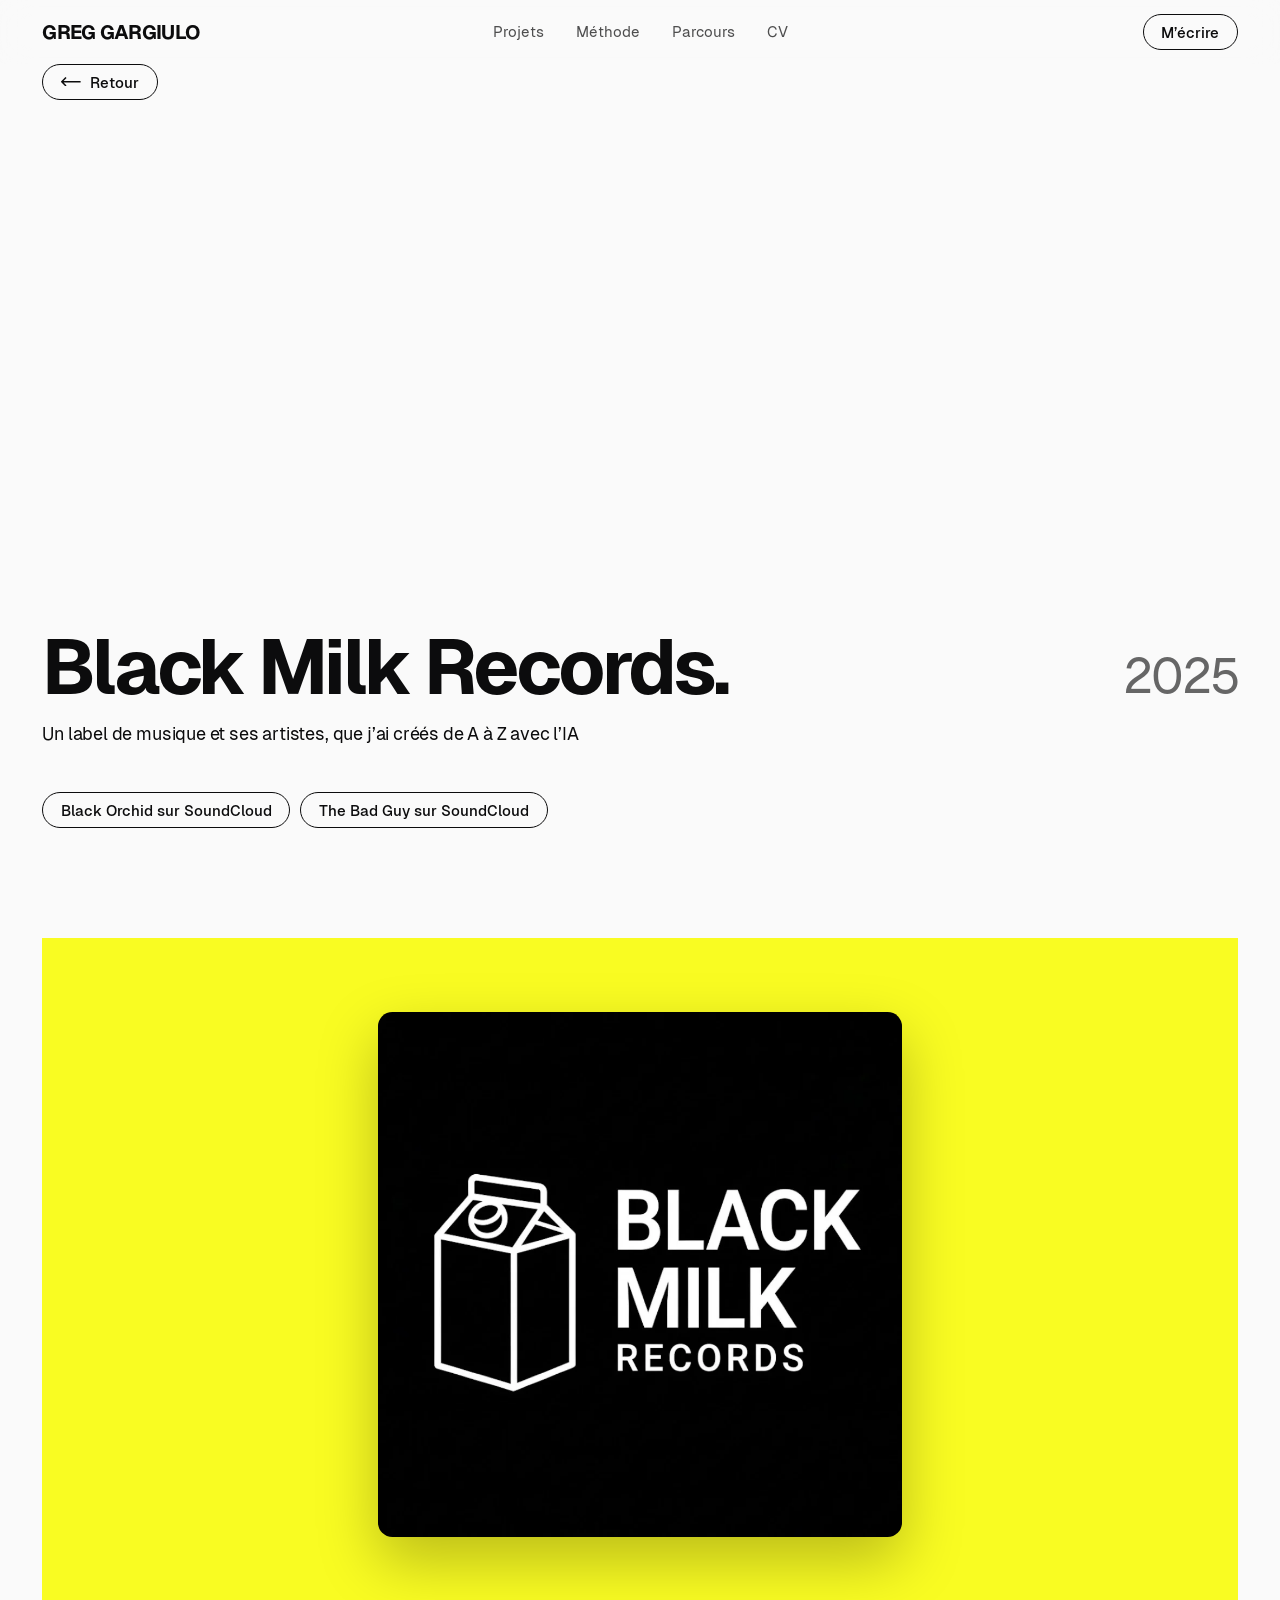
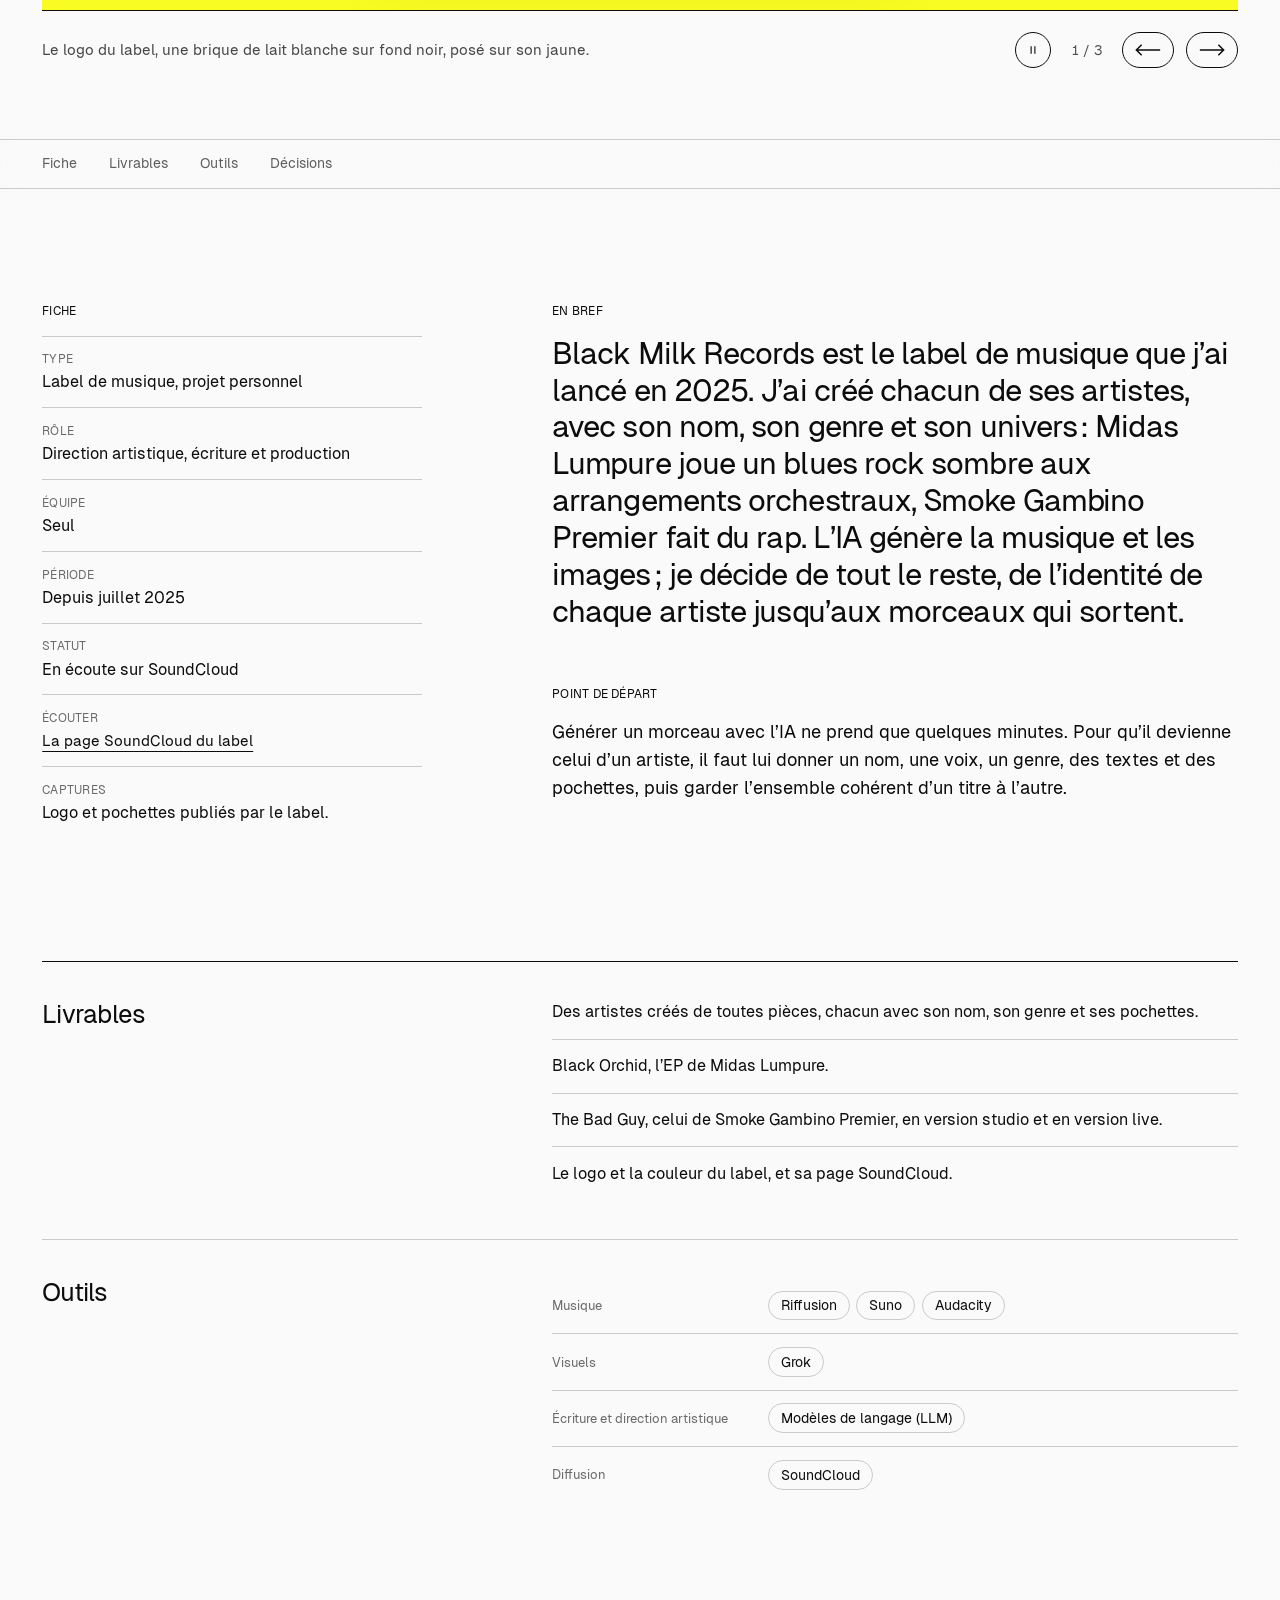
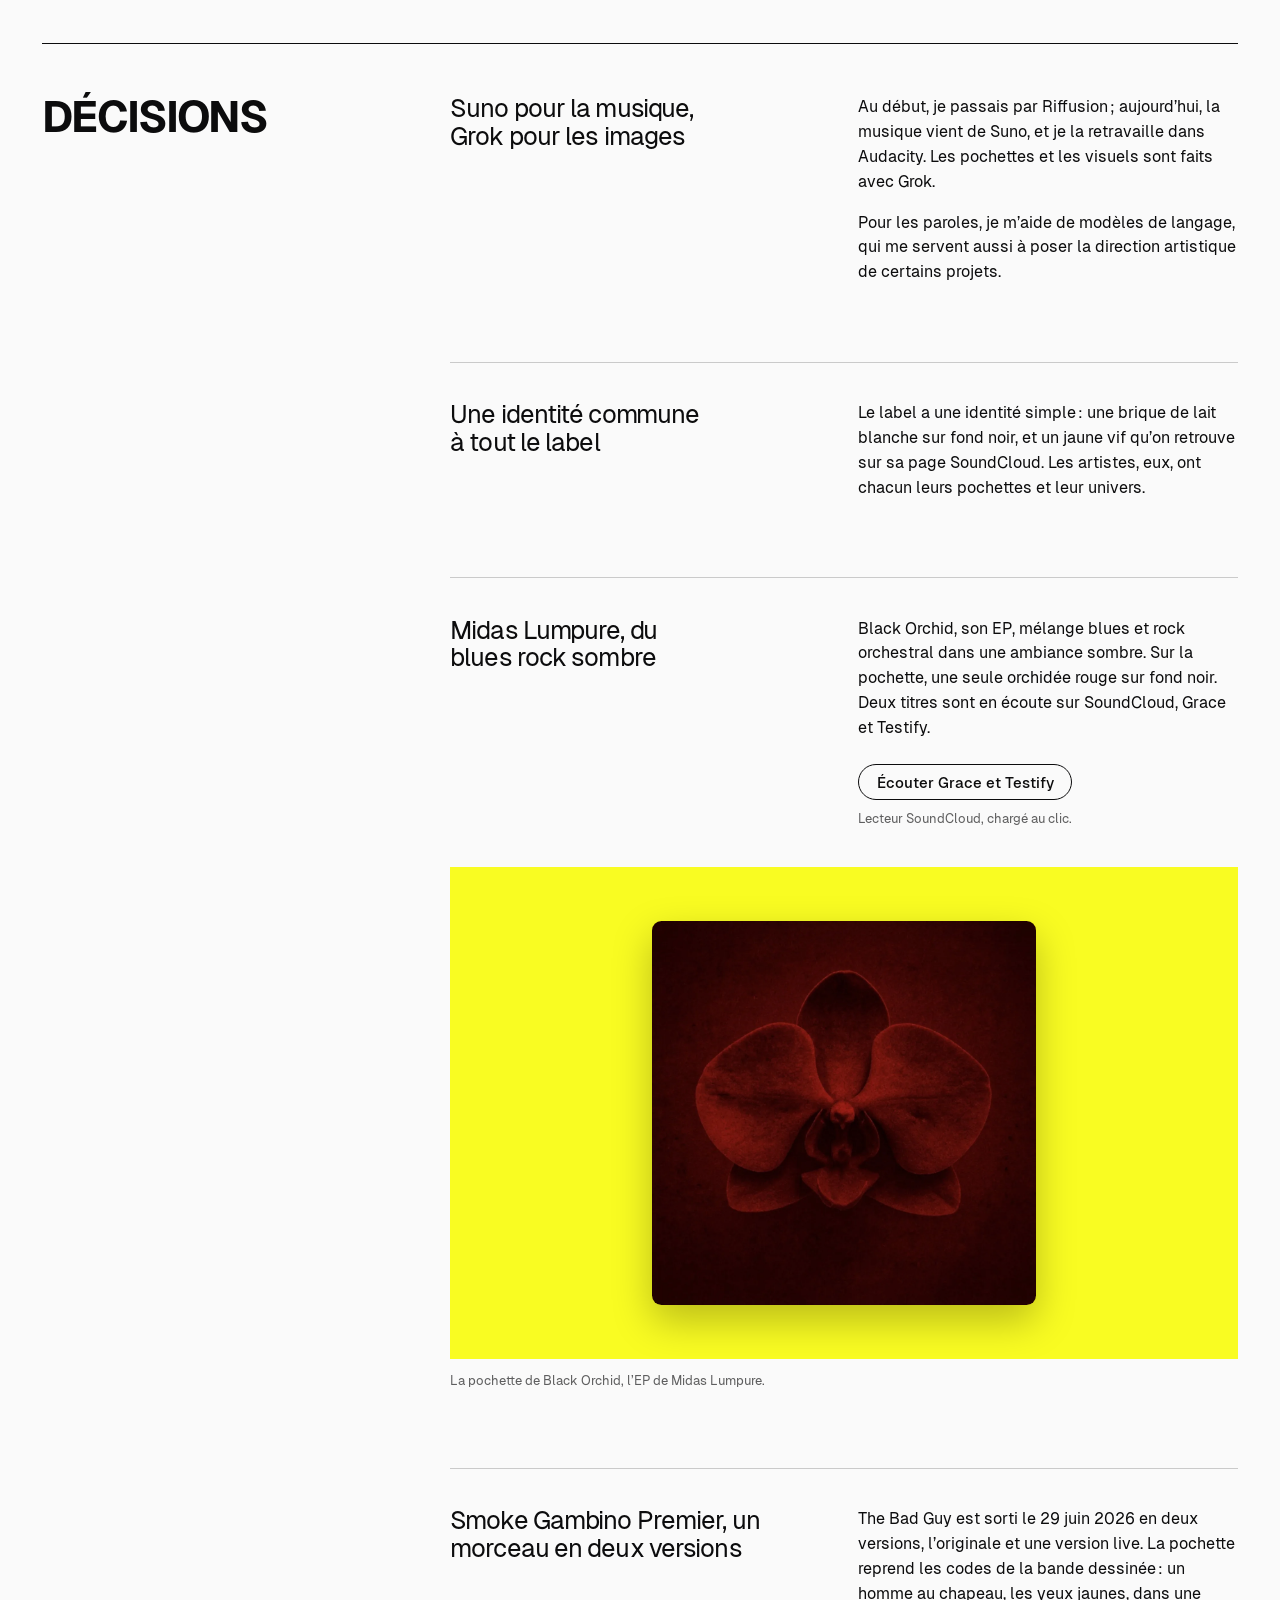
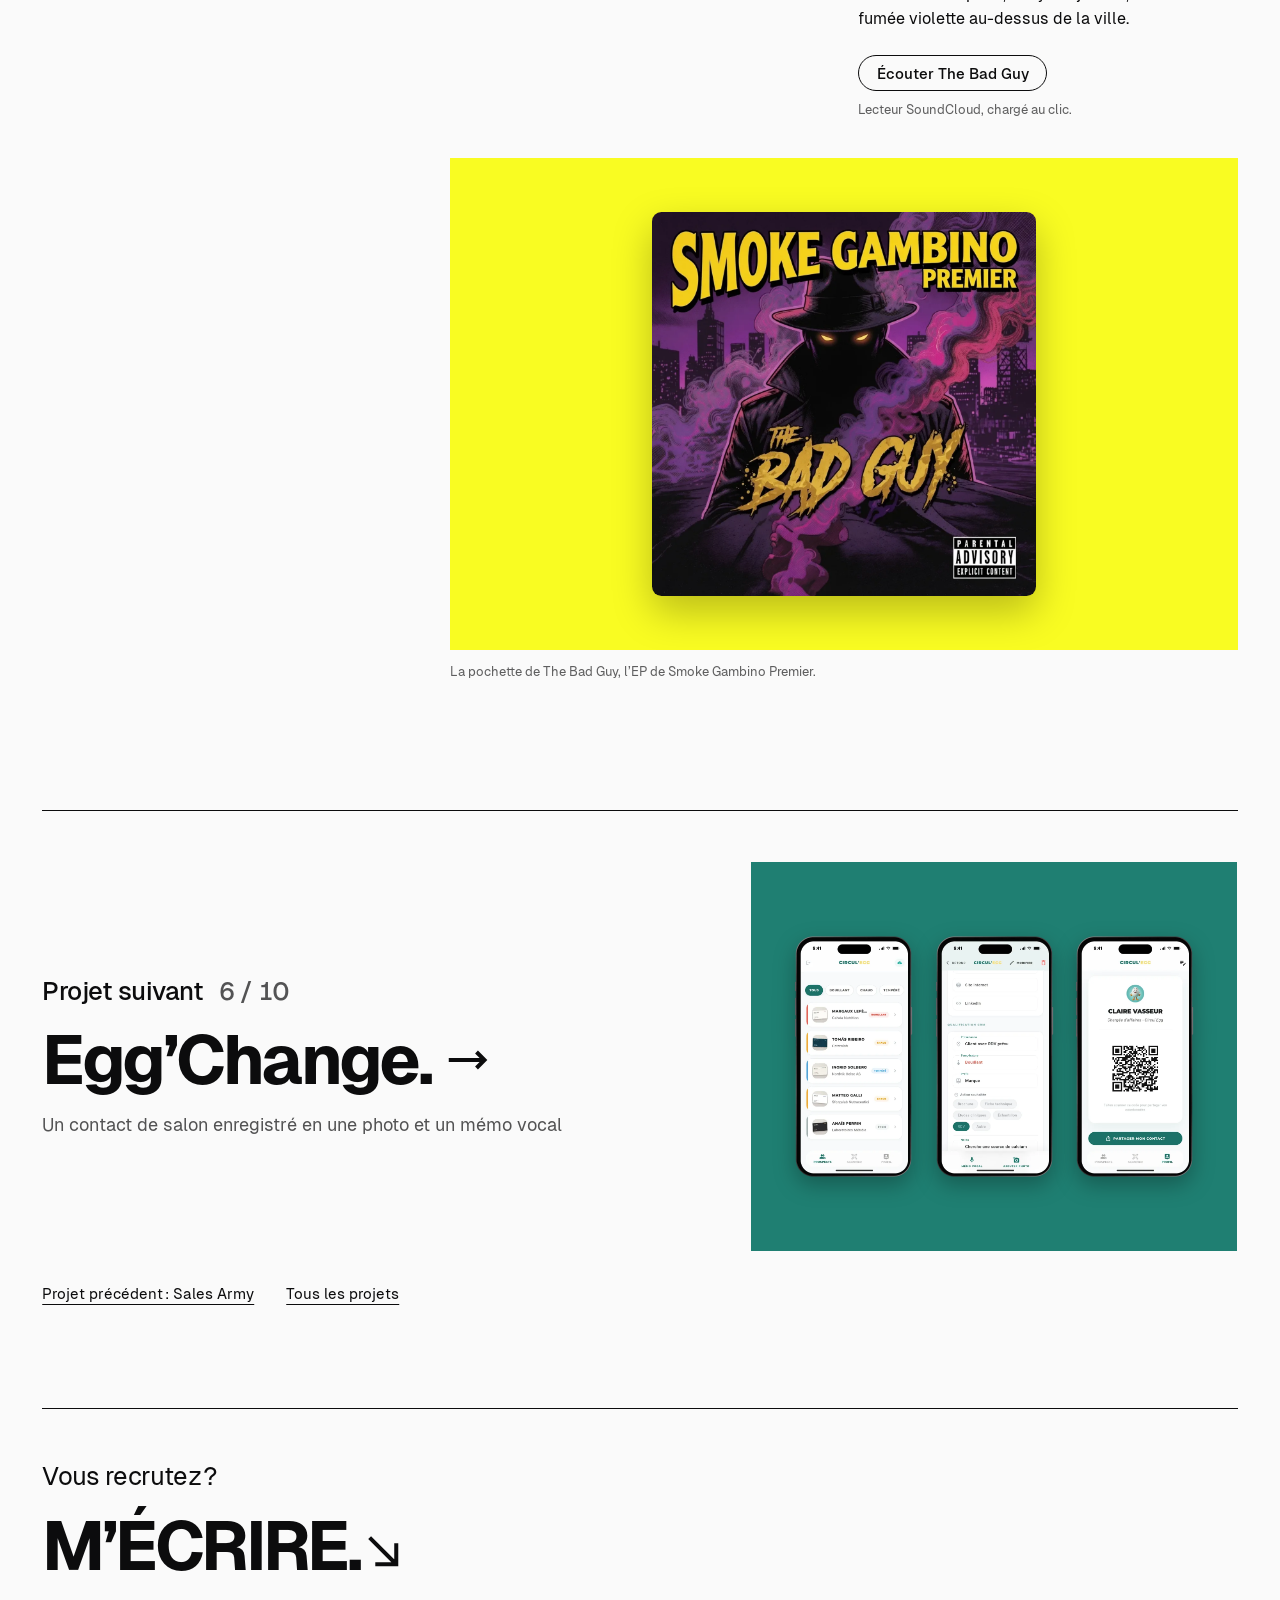
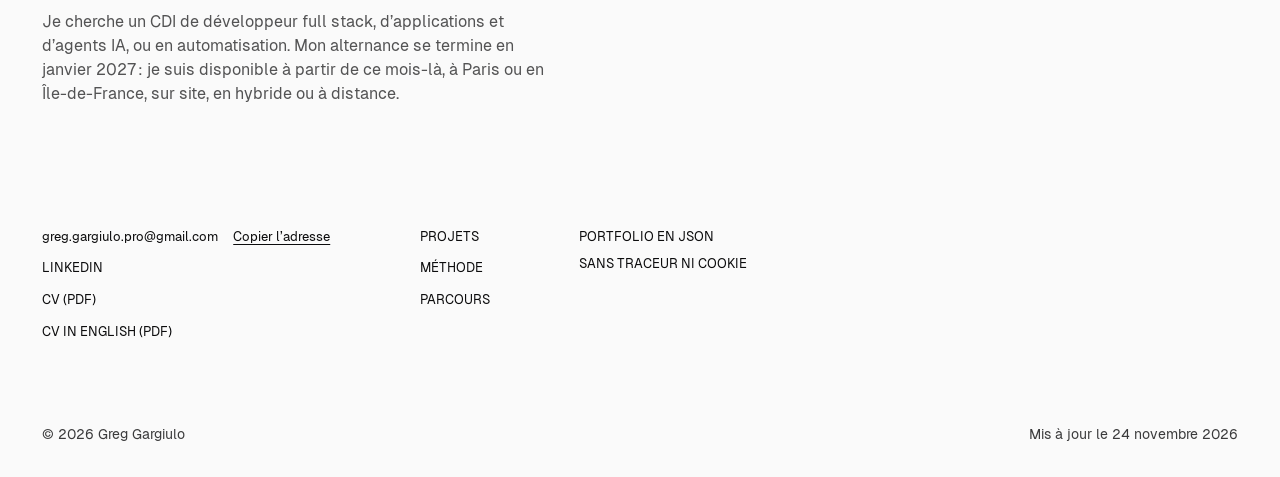
==== projets/black-milk-records/index.html @ abb92745 "feat: étude Black Milk Records et relances présentées comme conçues - Nouvelle étude Black Milk Reco" ====
<!doctype html>
<html lang="fr" class="no-js">
<head>
<meta charset="utf-8">
<meta name="viewport" content="width=device-width, initial-scale=1">
<title>Black Milk Records, étude de cas | Greg Gargiulo</title>
<meta name="description" content="Un label de musique et ses artistes, que j’ai créés de A à Z avec l’IA. Étude de cas : stack, décisions et résultats.">
<link rel="canonical" href="https://6gbigalt.github.io/projets/black-milk-records/">
<meta property="og:type" content="website">
<meta property="og:title" content="Black Milk Records, étude de cas | Greg Gargiulo">
<meta property="og:description" content="Un label de musique et ses artistes, que j’ai créés de A à Z avec l’IA. Étude de cas : stack, décisions et résultats.">
<meta property="og:url" content="https://6gbigalt.github.io/projets/black-milk-records/">
<meta property="og:image" content="https://6gbigalt.github.io/assets/og/black-milk-records.jpg">
<meta property="og:locale" content="fr_FR">
<meta property="og:image:width" content="1200">
<meta property="og:image:height" content="630">
<meta property="og:image:alt" content="Black Milk Records. Un label de musique et ses artistes, que j’ai créés de A à Z avec l’IA">
<meta name="twitter:card" content="summary_large_image">
<meta name="theme-color" content="#fafafa">
<link rel="icon" href="../../assets/favicon-32.png" type="image/png" sizes="32x32">
<link rel="apple-touch-icon" href="../../assets/apple-touch-icon.png">
<link rel="preload" href="../../assets/fonts/geist-400.woff2" as="font" type="font/woff2" crossorigin>
<link rel="preload" href="../../assets/fonts/geist-500.woff2" as="font" type="font/woff2" crossorigin>
<link rel="preload" href="../../assets/fonts/geist-700.woff2" as="font" type="font/woff2" crossorigin>
<link rel="stylesheet" href="../../assets/css/site.css?v=ca94e3a42b">
<link rel="alternate" type="application/json" href="../../portfolio.json" title="Portfolio en JSON">
<script>try{new Function("a?.b??0");document.documentElement.classList.replace("no-js","js")}catch(e){}</script>
<script src="../../assets/js/site.js?v=6f01b619e6" defer></script>
<script type="speculationrules">{"prerender":[{"where":{"href_matches":"/projets/*"},"eagerness":"moderate"}]}</script>
<script type="application/ld+json">{"@context":"https://schema.org","@graph":[{"@type":"Person","@id":"https://6gbigalt.github.io/#greg","name":"Greg Gargiulo","jobTitle":"AI product builder & développeur full stack","email":"mailto:greg.gargiulo.pro@gmail.com","url":"https://6gbigalt.github.io/","sameAs":["https://www.linkedin.com/in/g-gargiulo/"],"knowsAbout":["Applications métier","Agents IA","Automatisation","React","TypeScript","Python","FastAPI","n8n","Flutter"]},{"@type":"BreadcrumbList","itemListElement":[{"@type":"ListItem","position":1,"name":"Accueil","item":"https://6gbigalt.github.io/"},{"@type":"ListItem","position":2,"name":"Black Milk Records","item":"https://6gbigalt.github.io/projets/black-milk-records/"}]}]}</script>
</head>
<body class="page-case">
<a class="skip" href="#contenu">Aller au contenu</a>
<header class="hdr">
  <a class="hdr-name" href="../../">Greg Gargiulo</a>
  <nav class="hdr-nav" aria-label="Navigation principale">
    <a href="../../#projets">Projets</a>
    <a href="../../#methode">Méthode</a>
    <a href="../../#parcours">Parcours</a>
    <a href="../../assets/Greg-Gargiulo-CV.pdf" download>CV</a>
  </nav>
  <div class="hdr-right">
    <a class="btn" href="mailto:greg.gargiulo.pro@gmail.com">M’écrire</a>
    <button type="button" class="toggle" aria-expanded="false" aria-controls="menu" aria-label="Ouvrir le menu"><span></span><span></span></button>
  </div>
</header>
<div class="menu" id="menu">
  <nav class="menu-nav" aria-label="Menu">
    <ul role="list">
      <li style="--i:0"><a href="../../#projets">Projets</a></li>
      <li style="--i:1"><a href="../../#methode">Méthode</a></li>
      <li style="--i:2"><a href="../../#parcours">Parcours</a></li>
      <li style="--i:3"><a href="../../#contact">Contact</a></li>
    </ul>
  </nav>
  <div class="menu-foot">
    <a href="mailto:greg.gargiulo.pro@gmail.com">greg.gargiulo.pro@gmail.com</a>
    <a href="https://www.linkedin.com/in/g-gargiulo/" rel="me">LinkedIn</a>
    <a href="../../assets/Greg-Gargiulo-CV.pdf" download>CV (PDF)</a>
  </div>
</div>
<main id="contenu">
<article class="case">
<header class="case-intro">
  <div class="wrap case-intro-inner">
    <a class="btn back" href="../../"><span class="back-arrow" aria-hidden="true"><svg viewBox="0 0 38 18" aria-hidden="true" focusable="false"><path d="M0.75 9h35.5M28.5 1l8 8-8 8" fill="none" stroke="currentColor" stroke-width="1.5"/></svg></span>Retour</a>
    <div class="case-titlerow">
      <h1 class="case-title">Black Milk Records.</h1>
      <p class="case-year"><span class="visually-hidden">Année : </span>2025</p>
    </div>
    <p class="case-outcome">Un label de musique et ses artistes, que j’ai créés de A à Z avec l’IA</p>
    <p class="case-links"><a class="btn" href="https://soundcloud.com/blackmilk-records/graceblackorchid-ep-grace">Black Orchid sur SoundCloud</a><a class="btn" href="https://soundcloud.com/blackmilk-records/sets/smoke-gambino-the-bad-guy-ep">The Bad Guy sur SoundCloud</a></p>
  </div>
</header>

<section class="showcase showcase--case" aria-label="Les écrans du projet">
  <div class="wrap">
    <div class="reel" data-motion="time">
      <div class="reel-frame" aria-hidden="true">
        <div class="reel-slide" data-outcome="Le logo du label, une brique de lait blanche sur fond noir, posé sur son jaune.">
          <div class="stage stage--art stage--reel" style="--tone:#f9fc22;--on:#0c0c0d" aria-hidden="true"><div class="art"><img src="../../assets/captures/black-milk-records/logo.webp" srcset="../../assets/captures/black-milk-records/logo.w480.webp 480w, ../../assets/captures/black-milk-records/logo.webp 968w" sizes="(min-width: 900px) 92vw, 100vw" alt="" width="968" height="968" loading="eager" decoding="async"></div></div>
        </div>
        <div class="reel-slide" data-outcome="La pochette de Black Orchid, l’EP de Midas Lumpure.">
          <div class="stage stage--art stage--reel" style="--tone:#f9fc22;--on:#0c0c0d" aria-hidden="true"><div class="art"><img src="../../assets/captures/black-milk-records/black-orchid.webp" srcset="../../assets/captures/black-milk-records/black-orchid.w480.webp 480w, ../../assets/captures/black-milk-records/black-orchid.webp 1197w" sizes="(min-width: 900px) 92vw, 100vw" alt="" width="1197" height="1200" loading="eager" decoding="async"></div></div>
        </div>
        <div class="reel-slide" data-outcome="La pochette de The Bad Guy, l’EP de Smoke Gambino Premier.">
          <div class="stage stage--art stage--reel" style="--tone:#f9fc22;--on:#0c0c0d" aria-hidden="true"><div class="art"><img src="../../assets/captures/black-milk-records/the-bad-guy.webp" srcset="../../assets/captures/black-milk-records/the-bad-guy.w480.webp 480w, ../../assets/captures/black-milk-records/the-bad-guy.w1200.webp 1200w, ../../assets/captures/black-milk-records/the-bad-guy.webp 1408w" sizes="(min-width: 900px) 92vw, 100vw" alt="" width="1408" height="1408" loading="lazy" decoding="async"></div></div>
        </div>
      </div>
      <div class="reel-bar">
        <p class="reel-caption">Le logo du label, une brique de lait blanche sur fond noir, posé sur son jaune.</p>
        <p class="reel-status visually-hidden" role="status"></p>
        <div class="reel-ctrl">
          <button type="button" class="arrow reel-pause" aria-label="Mettre les animations en pause"><svg class="i-pause" viewBox="0 0 16 16" aria-hidden="true" focusable="false"><path d="M5.5 3v10M10.5 3v10" fill="none" stroke="currentColor" stroke-width="1.5"/></svg><svg class="i-play" viewBox="0 0 16 16" aria-hidden="true" focusable="false"><path d="M5 3.2l8 4.8-8 4.8z" fill="none" stroke="currentColor" stroke-width="1.5" stroke-linejoin="round"/></svg></button>
          <span class="reel-count" aria-hidden="true">1 / 3</span>
          <div class="arrows reel-arrows">
            <button type="button" class="arrow arrow--prev" data-dir="-1" aria-label="Écran précédent"><svg viewBox="0 0 38 18" aria-hidden="true" focusable="false"><path d="M0.75 9h35.5M28.5 1l8 8-8 8" fill="none" stroke="currentColor" stroke-width="1.5"/></svg></button>
            <button type="button" class="arrow" data-dir="1" aria-label="Écran suivant"><svg viewBox="0 0 38 18" aria-hidden="true" focusable="false"><path d="M0.75 9h35.5M28.5 1l8 8-8 8" fill="none" stroke="currentColor" stroke-width="1.5"/></svg></button>
          </div>
        </div>
      </div>
    </div>
  </div>
</section>

<nav class="toc" aria-label="Sommaire de l’étude">
  <div class="wrap">
    <ul class="toc-list" role="list"><li><a href="#fiche">Fiche</a></li><li><a href="#livrables">Livrables</a></li><li><a href="#stack">Outils</a></li><li><a href="#decisions">Décisions</a></li></ul>
  </div>
</nav>

<section class="overview" id="fiche" aria-label="Présentation du projet">
  <div class="wrap overview-grid">
    <div class="overview-side">
      <h2 class="label">Fiche</h2>
      <dl class="facts">
          <div><dt>Type</dt><dd>Label de musique, projet personnel</dd></div>
          <div><dt>Rôle</dt><dd>Direction artistique, écriture et production</dd></div>
          <div><dt>Équipe</dt><dd>Seul</dd></div>
          <div><dt>Période</dt><dd>Depuis juillet 2025</dd></div>
          <div><dt>Statut</dt><dd>En écoute sur SoundCloud</dd></div>
          <div><dt>Écouter</dt><dd><a class="ulink" href="https://soundcloud.com/blackmilk-records">La page SoundCloud du label</a></dd></div>
          <div><dt>Captures</dt><dd>Logo et pochettes publiés par le label.</dd></div>
      </dl>
    </div>
    <div class="overview-main">
      <h2 class="label">En bref</h2>
      <p class="overview-lead">Black Milk Records est le label de musique que j’ai lancé en 2025. J’ai créé chacun de ses artistes, avec son nom, son genre et son univers : Midas Lumpure joue un blues rock sombre aux arrangements orchestraux, Smoke Gambino Premier fait du rap. L’IA génère la musique et les images ; je décide de tout le reste, de l’identité de chaque artiste jusqu’aux morceaux qui sortent.</p>
      <h2 class="label">Point de départ</h2>
      <p class="overview-text">Générer un morceau avec l’IA ne prend que quelques minutes. Pour qu’il devienne celui d’un artiste, il faut lui donner un nom, une voix, un genre, des textes et des pochettes, puis garder l’ensemble cohérent d’un titre à l’autre.</p>
      
    </div>
  </div>
</section>

<section class="tech" aria-label="Livrables et outils">
  <div class="wrap">
    <div class="spec" id="livrables">
      <h2 class="spec-title">Livrables</h2>
      <ul class="spec-list" role="list"><li>Des artistes créés de toutes pièces, chacun avec son nom, son genre et ses pochettes.</li><li>Black Orchid, l’EP de Midas Lumpure.</li><li>The Bad Guy, celui de Smoke Gambino Premier, en version studio et en version live.</li><li>Le logo et la couleur du label, et sa page SoundCloud.</li></ul>
    </div>
    
    <div class="spec" id="stack">
      <h2 class="spec-title">Outils</h2>
      <dl class="stack-table">
          <div><dt>Musique</dt><dd><ul class="tags" role="list"><li>Riffusion</li><li>Suno</li><li>Audacity</li></ul></dd></div>
          <div><dt>Visuels</dt><dd><ul class="tags" role="list"><li>Grok</li></ul></dd></div>
          <div><dt>Écriture et direction artistique</dt><dd><ul class="tags" role="list"><li>Modèles de langage (LLM)</li></ul></dd></div>
          <div><dt>Diffusion</dt><dd><ul class="tags" role="list"><li>SoundCloud</li></ul></dd></div>
      </dl>
    </div>
  </div>
</section>

<section class="steps-section steps-section--case" id="decisions" aria-labelledby="decisions-titre">
  <div class="wrap">
    <div class="steps-grid">
      <div class="steps-side">
        <h2 id="decisions-titre" class="h-section">Décisions</h2>
      </div>
      <ol class="steps" role="list">
          <li class="step">
            <h3 class="step-title">Suno pour la musique, Grok pour les images</h3>
            <div class="step-body"><p>Au début, je passais par Riffusion ; aujourd’hui, la musique vient de Suno, et je la retravaille dans Audacity. Les pochettes et les visuels sont faits avec Grok.</p><p>Pour les paroles, je m’aide de modèles de langage, qui me servent aussi à poser la direction artistique de certains projets.</p></div>
            
          </li>
          <li class="step">
            <h3 class="step-title">Une identité commune à tout le label</h3>
            <div class="step-body"><p>Le label a une identité simple : une brique de lait blanche sur fond noir, et un jaune vif qu’on retrouve sur sa page SoundCloud. Les artistes, eux, ont chacun leurs pochettes et leur univers.</p></div>
            
          </li>
          <li class="step">
            <h3 class="step-title">Midas Lumpure, du blues rock sombre</h3>
            <div class="step-body"><p>Black Orchid, son EP, mélange blues et rock orchestral dans une ambiance sombre. Sur la pochette, une seule orchidée rouge sur fond noir. Deux titres sont en écoute sur SoundCloud, Grace et Testify.</p><div class="player">
              <a class="btn player-btn" href="https://soundcloud.com/blackmilk-records/graceblackorchid-ep-grace" data-embeds="[{&quot;src&quot;:&quot;https://w.soundcloud.com/player/?url=https%3A%2F%2Fapi.soundcloud.com%2Ftracks%2F2138566869&amp;color=%230c0c0d&amp;auto_play=true&amp;hide_related=true&amp;show_comments=false&amp;show_user=true&amp;show_reposts=false&amp;show_teaser=false&amp;show_playcount=false&amp;show_artwork=false&amp;visual=false&quot;,&quot;h&quot;:166,&quot;title&quot;:&quot;Grace, de Midas Lumpure&quot;},{&quot;src&quot;:&quot;https://w.soundcloud.com/player/?url=https%3A%2F%2Fapi.soundcloud.com%2Ftracks%2F2138552664&amp;color=%230c0c0d&amp;auto_play=false&amp;hide_related=true&amp;show_comments=false&amp;show_user=true&amp;show_reposts=false&amp;show_teaser=false&amp;show_playcount=false&amp;show_artwork=false&amp;visual=false&quot;,&quot;h&quot;:166,&quot;title&quot;:&quot;Testify, de Midas Lumpure&quot;}]">Écouter Grace et Testify</a>
              <p class="player-note">Lecteur SoundCloud, chargé au clic.</p>
            </div></div>
            <div class="step-media"><figure class="shot shot--art" data-motion="time">
          <div class="stage stage--art" style="--tone:#f9fc22;--on:#0c0c0d"><div class="art"><img src="../../assets/captures/black-milk-records/black-orchid.webp" srcset="../../assets/captures/black-milk-records/black-orchid.w480.webp 480w, ../../assets/captures/black-milk-records/black-orchid.webp 1197w" sizes="(min-width: 900px) 62vw, 92vw" alt="" width="1197" height="1200" loading="lazy" decoding="async"></div></div>
          <figcaption>La pochette de Black Orchid, l’EP de Midas Lumpure.</figcaption>
        </figure></div>
          </li>
          <li class="step">
            <h3 class="step-title">Smoke Gambino Premier, un morceau en deux versions</h3>
            <div class="step-body"><p>The Bad Guy est sorti le 29 juin 2026 en deux versions, l’originale et une version live. La pochette reprend les codes de la bande dessinée : un homme au chapeau, les yeux jaunes, dans une fumée violette au-dessus de la ville.</p><div class="player">
              <a class="btn player-btn" href="https://soundcloud.com/blackmilk-records/sets/smoke-gambino-the-bad-guy-ep" data-embeds="[{&quot;src&quot;:&quot;https://w.soundcloud.com/player/?url=https%3A%2F%2Fapi.soundcloud.com%2Fplaylists%2F2260679408&amp;color=%230c0c0d&amp;auto_play=true&amp;hide_related=true&amp;show_comments=false&amp;show_user=true&amp;show_reposts=false&amp;show_teaser=false&amp;show_playcount=false&amp;show_artwork=false&amp;visual=false&quot;,&quot;h&quot;:300,&quot;title&quot;:&quot;The Bad Guy, de Smoke Gambino Premier&quot;}]">Écouter The Bad Guy</a>
              <p class="player-note">Lecteur SoundCloud, chargé au clic.</p>
            </div></div>
            <div class="step-media"><figure class="shot shot--art" data-motion="time">
          <div class="stage stage--art" style="--tone:#f9fc22;--on:#0c0c0d"><div class="art"><img src="../../assets/captures/black-milk-records/the-bad-guy.webp" srcset="../../assets/captures/black-milk-records/the-bad-guy.w480.webp 480w, ../../assets/captures/black-milk-records/the-bad-guy.w1200.webp 1200w, ../../assets/captures/black-milk-records/the-bad-guy.webp 1408w" sizes="(min-width: 900px) 62vw, 92vw" alt="" width="1408" height="1408" loading="lazy" decoding="async"></div></div>
          <figcaption>La pochette de The Bad Guy, l’EP de Smoke Gambino Premier.</figcaption>
        </figure></div>
          </li>
      </ol>
    </div>
  </div>
</section>



<nav class="next" aria-label="Projets suivant et précédent">
  <div class="wrap">
    <a class="next-link" href="../../projets/eggchange/">
      <span class="next-text">
        <span class="next-label">Projet suivant <span class="next-count">6 / 10</span></span>
        <span class="next-name">Egg’Change.<span class="next-arrow"><svg viewBox="0 0 38 18" aria-hidden="true" focusable="false"><path d="M0.75 9h35.5M28.5 1l8 8-8 8" fill="none" stroke="currentColor" stroke-width="1.5"/></svg></span></span>
        <span class="next-outcome">Un contact de salon enregistré en une photo et un mémo vocal</span>
      </span>
      <div class="next-shot" data-motion="time"><div class="stage stage--phones stage--slide" style="--tone:#1f7f72;--on:#fafafa" aria-hidden="true"><div class="phones"><div class="handset"><img class="phone" src="../../assets/captures/eggchange/prospects-phone.webp" srcset="../../assets/captures/eggchange/prospects-phone.w480.webp 480w, ../../assets/captures/eggchange/prospects-phone.webp 960w" sizes="(min-width: 900px) 12vw, 26vw" alt="" width="960" height="1929" loading="lazy" decoding="async"><div class="screen screen--phone"><div class="live live--video" data-src="../../assets/captures/eggchange/prospects-clip.mp4" style="--loop:4s"></div></div></div><div class="handset"><img class="phone" src="../../assets/captures/eggchange/qualification-phone.webp" srcset="../../assets/captures/eggchange/qualification-phone.w480.webp 480w, ../../assets/captures/eggchange/qualification-phone.webp 960w" sizes="(min-width: 900px) 12vw, 26vw" alt="" width="960" height="1929" loading="lazy" decoding="async"><div class="screen screen--phone"><div class="live live--video" data-src="../../assets/captures/eggchange/fiche-clip.mp4" style="--loop:9.6s"></div></div></div><img class="phone" src="../../assets/captures/eggchange/carte-phone.webp" srcset="../../assets/captures/eggchange/carte-phone.w480.webp 480w, ../../assets/captures/eggchange/carte-phone.webp 960w" sizes="(min-width: 900px) 12vw, 26vw" alt="" width="960" height="1929" loading="lazy" decoding="async"></div></div></div>
    </a>
    <div class="next-more">
      <a class="ulink" href="../../projets/relances-commerciales/">Projet précédent : Sales Army</a>
      <a class="ulink" href="../../#projets">Tous les projets</a>
    </div>
  </div>
</nav>
</article>
</main>
<footer class="foot" id="contact">
  <div class="wrap">
    <p class="foot-kicker">Vous recrutez ?</p>
    <a class="foot-big" href="mailto:greg.gargiulo.pro@gmail.com" data-reveal><span class="w"><span style="--i:0">M’écrire.<span class="foot-arrow"><svg viewBox="0 0 24 24" aria-hidden="true" focusable="false"><path d="M3.5 3.5l16.5 16.5M20 7v13H7" fill="none" stroke="currentColor" stroke-width="1.6"/></svg></span></span></span></a>
    <p class="foot-text">Je cherche un CDI de développeur full stack, d’applications et d’agents IA, ou en automatisation. Mon alternance se termine en janvier 2027 : je suis disponible à partir de ce mois-là, à Paris ou en Île-⁠de-⁠France, sur site, en hybride ou à distance.</p>
    <div class="foot-cols">
      <ul role="list">
        <li><a href="mailto:greg.gargiulo.pro@gmail.com">greg.gargiulo.pro@gmail.com</a> <button type="button" class="foot-copy" data-copy="greg.gargiulo.pro@gmail.com" aria-live="polite">Copier l’adresse</button></li>
        <li><a href="https://www.linkedin.com/in/g-gargiulo/" rel="me">LinkedIn</a></li>
        <li><a href="../../assets/Greg-Gargiulo-CV.pdf" download>CV (PDF)</a></li>
        <li><a href="../../assets/Greg-Gargiulo-CV-EN.pdf" download hreflang="en" lang="en">CV in English (PDF)</a></li>
        
      </ul>
      <ul role="list">
        <li><a href="../../#projets">Projets</a></li>
        <li><a href="../../#methode">Méthode</a></li>
        <li><a href="../../#parcours">Parcours</a></li>
      </ul>
      <ul role="list">
        <li><a href="../../portfolio.json">Portfolio en JSON</a></li>
        <li>Sans traceur ni cookie</li>
      </ul>
    </div>
    <div class="foot-legal">
      <span>© 2026 Greg Gargiulo</span>
      <span>Mis à jour le 24 novembre 2026</span>
    </div>
  </div>
</footer>
</body>
</html>
---- assets/css/site.css ----
/* Portfolio de Greg Gargiulo
   Texte noir sur fond blanc, une seule famille (Geist). La couleur n'apparaît que dans les
   captures, sur l'aplat de chaque projet ; les sections se séparent par des filets et des blancs.
   Règle de formes : boutons, flèches et étiquettes en pilule ; images et scènes à angles vifs. */

@font-face { font-family: "Geist"; src: url("../fonts/geist-400.woff2") format("woff2"); font-weight: 400; font-style: normal; font-display: swap; }
@font-face { font-family: "Geist"; src: url("../fonts/geist-500.woff2") format("woff2"); font-weight: 500; font-style: normal; font-display: swap; }
@font-face { font-family: "Geist"; src: url("../fonts/geist-700.woff2") format("woff2"); font-weight: 700; font-style: normal; font-display: swap; }
@font-face { font-family: "Geist Mono"; src: url("../fonts/geist-mono-400.woff2") format("woff2"); font-weight: 400; font-style: normal; font-display: swap; }
/* Métriques de repli proches de Geist, pour limiter le décalage au chargement. */
@font-face { font-family: "Geist Fallback"; src: local("Arial"); size-adjust: 104%; ascent-override: 92%; descent-override: 22%; line-gap-override: 0%; }

:root {
  --paper: #fafafa;
  --ink: #0c0c0d;
  --bg: var(--paper);
  --fg: var(--ink);
  --line: color-mix(in srgb, currentColor 20%, transparent);
  --sans: "Geist", "Geist Fallback", "Helvetica Neue", Arial, sans-serif;
  --mono: "Geist Mono", ui-monospace, Menlo, monospace;
  --hdr: 64px;
  /* Hauteur du sommaire d'une étude, collé sous l'en-tête (ordinateur). */
  --toc: 3rem;
  /* Échelle typographique : chaque rôle a sa taille, du plus grand au plus petit. */
  --fs-display: clamp(2.5rem, 7vw, 7.5rem);   /* titre d'accueil */
  --fs-case: clamp(2.5rem, 6vw, 6.5rem);      /* titre d'une étude : le plus long tient sur une ligne */
  --fs-title: clamp(2.25rem, 5.4vw, 5.75rem); /* projet suivant, « M'écrire. », organisations */
  --fs-h2: clamp(2rem, 3.4vw, 3.25rem);       /* titres de section */
  --fs-figure: clamp(2.25rem, 3.8vw, 3.75rem);/* chiffres clés, année d'une étude */
  --fs-lead: clamp(1.5rem, 2.4vw, 2.375rem);  /* phrases d'introduction */
  --fs-h3: clamp(1.375rem, 2vw, 1.875rem);    /* titres de ligne, de bloc */
  --fs-body-l: 1.125rem;
  --fs-body: 1rem;
  --fs-small: 0.9375rem;
  --fs-caption: 0.8125rem;
  --fs-label: 0.75rem;
  --ease: cubic-bezier(0.4, 0, 0.2, 1);
  --ease-out: cubic-bezier(0.16, 1, 0.3, 1);
  --pad: clamp(16px, 3.3vw, 48px);
  --gap: clamp(16px, 2.2vw, 32px);
  color-scheme: light;
}

*,
*::before,
*::after {
  box-sizing: border-box;
}
html {
  -webkit-text-size-adjust: 100%;
  text-size-adjust: 100%;
  scroll-behavior: smooth;
  scroll-padding-top: calc(var(--hdr) + 1.5rem);
}
html[data-menu="open"] {
  overflow: hidden;
}
body {
  margin: 0;
  background: var(--bg);
  color: var(--fg);
  font-family: var(--sans);
  font-size: 1rem;
  line-height: 1.5;
  font-weight: 400;
  font-kerning: normal;
  font-feature-settings: "ss01" off;
  -webkit-font-smoothing: antialiased;
  -moz-osx-font-smoothing: grayscale;
}
img {
  display: block;
  max-width: 100%;
  height: auto;
}
a {
  color: inherit;
}
button {
  font: inherit;
}
::selection {
  background: var(--fg);
  color: var(--bg);
}
:focus-visible {
  outline: 2px solid currentColor;
  outline-offset: 3px;
}


.visually-hidden {
  position: absolute !important;
  width: 1px;
  height: 1px;
  overflow: hidden;
  clip-path: inset(50%);
  white-space: nowrap;
}
.skip {
  position: fixed;
  left: var(--pad);
  top: 0.75rem;
  z-index: 100;
  padding: 0.6rem 1rem;
  background: var(--ink);
  color: var(--paper);
  border-radius: 999px;
  transform: translateY(-200%);
}
.skip:focus {
  transform: none;
}

.wrap {
  width: 100%;
  max-width: 1720px;
  margin-inline: auto;
  padding-inline: var(--pad);
}

/* Chaque grande section commence par un filet à la largeur du contenu : sans changement de fond,
   c'est lui qui structure la page (même règle que Méthode, Décisions et la fiche technique). */
.index > .wrap::before,
.career > .wrap::before,
.results > .wrap::before,
.next > .wrap::before,
.foot > .wrap::before {
  content: "";
  display: block;
  margin-bottom: clamp(2.5rem, 4vw, 3.5rem);
  border-top: 1px solid currentColor;
}

/* ------------------------------------------------------------------ Typographie */

.h-section {
  margin: 0;
  font-size: var(--fs-h2);
  font-weight: 700;
  line-height: 1.02;
  letter-spacing: -0.04em;
  text-transform: uppercase;
  text-wrap: balance;
}
.label {
  margin: 0 0 1rem;
  font-size: 0.75rem;
  font-weight: 400;
  line-height: 1.3;
  letter-spacing: 0.02em;
  text-transform: uppercase;
}
.ulink {
  display: inline-block;
  font-size: 0.9375rem;
  text-decoration: underline;
  text-decoration-thickness: 1px;
  text-underline-offset: 0.3em;
  transition: opacity 0.3s;
}
.ulink:hover {
  opacity: 0.6;
}

/* ------------------------------------------------------------------ En-tête */

.hdr {
  position: fixed;
  inset: 0 0 auto;
  z-index: 50;
  display: grid;
  grid-template-columns: 1fr auto 1fr;
  align-items: center;
  height: var(--hdr);
  padding: 0 var(--pad);
  background: color-mix(in srgb, var(--bg) 86%, transparent);
  color: var(--fg);
  -webkit-backdrop-filter: blur(16px) saturate(1.4);
  backdrop-filter: blur(16px) saturate(1.4);
  box-shadow: 0 1px 0 transparent;
  transition: box-shadow 0.3s;
}
.is-scrolled .hdr {
  box-shadow: 0 1px 0 var(--line);
}
[data-menu="open"] .hdr {
  background: transparent;
  box-shadow: none;
  -webkit-backdrop-filter: none;
  backdrop-filter: none;
}
.hdr-name {
  /* Le nom comme un logotype : capitales grasses et serrées, comme les grands titres. */
  justify-self: start;
  font-size: 1.25rem;
  font-weight: 700;
  line-height: 1;
  letter-spacing: -0.035em;
  text-transform: uppercase;
  text-decoration: none;
  white-space: nowrap;
}
/* Retour : en haut de chaque étude, un simple lien vers le haut de l'accueil. */
.back {
  align-self: flex-start;
  gap: 0.6rem;
  margin-bottom: auto;
}
.back-arrow {
  display: block;
  width: 1.25rem;
}
.back-arrow svg path {
  stroke-width: 2.9;
}
.back-arrow svg {
  display: block;
  width: 100%;
  height: auto;
  transform: scaleX(-1);
}
.hdr-nav {
  display: flex;
  gap: 2rem;
}
.hdr-nav a {
  position: relative;
  font-size: 0.9375rem;
  text-decoration: none;
  opacity: 0.72;
  transition: opacity 0.2s;
}
.hdr-nav a:hover,
.hdr-nav a[aria-current="true"] {
  opacity: 1;
}
.hdr-right {
  justify-self: end;
  display: flex;
  align-items: center;
  gap: 1rem;
}
.btn {
  display: inline-flex;
  align-items: center;
  height: 2.25rem;
  padding: 0 1.1rem;
  border: 1px solid currentColor;
  border-radius: 999px;
  font-size: 0.9375rem;
  font-weight: 500;
  line-height: 1;
  text-decoration: none;
  white-space: nowrap;
  transition: background-color 0.25s, color 0.25s, transform 0.15s;
}
.btn:hover {
  background: var(--fg);
  color: var(--bg);
}
.btn:active {
  transform: scale(0.98);
}
.toggle {
  position: relative;
  display: none;
  width: 44px;
  height: 44px;
  margin-right: -10px;
  padding: 0;
  border: 0;
  background: none;
  color: inherit;
  cursor: pointer;
}
.toggle span {
  position: absolute;
  left: 10px;
  right: 10px;
  height: 1.5px;
  background: currentColor;
  transition: transform 0.5s var(--ease-out);
}
/* Contraste forcé (Windows) : les fonds sont neutralisés, le trait doit rester visible. */
@media (forced-colors: active) {
  .toggle span {
    background: CanvasText;
  }
}
.toggle span:first-child {
  top: 17px;
}
.toggle span:last-child {
  bottom: 17px;
}
[data-menu="open"] .toggle span:first-child {
  transform: translateY(4.25px) rotate(18deg);
}
[data-menu="open"] .toggle span:last-child {
  transform: translateY(-4.25px) rotate(-18deg);
}

/* ------------------------------------------------------------------ Menu plein écran */

.menu {
  position: fixed;
  inset: 0;
  z-index: 40;
  display: flex;
  flex-direction: column;
  justify-content: flex-start;
  gap: 2.5rem;
  overflow-y: auto;
  padding: calc(var(--hdr) + 3rem) var(--pad) var(--pad);
  background: var(--paper);
  color: var(--ink);
  visibility: hidden;
  clip-path: inset(0 0 100% 0);
  transition: clip-path 0.8s var(--ease-out), visibility 0s linear 0.8s;
}
/* En fenêtre basse (paysage téléphone, zoom 200 %), le menu défile ; sinon, les liens restent en bas. */
.menu-nav {
  margin-top: auto;
}
[data-menu="open"] .menu {
  visibility: visible;
  clip-path: inset(0);
  transition: clip-path 0.8s var(--ease-out);
}
.menu-nav ul {
  margin: 0;
  padding: 0;
  list-style: none;
}
.menu-nav li {
  overflow: hidden;
}
.menu-nav a:focus-visible {
  outline-offset: -2px;
}
.menu-nav a {
  display: inline-block;
  font-size: clamp(3rem, 10vw, 9.5rem);
  font-weight: 700;
  line-height: 1.02;
  letter-spacing: -0.05em;
  text-transform: uppercase;
  text-decoration: none;
  transform: translateY(100%);
  transition: transform 0.8s var(--ease-out), opacity 0.3s;
}
[data-menu="open"] .menu-nav a {
  transform: none;
  transition-delay: calc(0.12s + var(--i, 0) * 0.06s), 0s;
}
.menu-nav a:hover {
  opacity: 0.45;
}
.menu-foot {
  display: flex;
  flex-wrap: wrap;
  gap: 0.5rem 2rem;
  font-size: 0.875rem;
}
.menu-foot a {
  display: inline-block;
  padding-block: 0.4rem;
  text-decoration: none;
}
.menu-foot a:hover {
  text-decoration: underline;
}

/* ------------------------------------------------------------------ Accueil : premier écran
   Le titre seul, ancré en bas de la fenêtre : rien ne dépasse du premier écran. */

.hero {
  padding-top: var(--hdr);
}
.hero-inner {
  display: flex;
  flex-direction: column;
  justify-content: flex-end;
  height: calc(100svh - var(--hdr));
  min-height: 480px;
  padding-bottom: clamp(2.5rem, 8vh, 5.5rem);
}
.hero-title {
  max-width: 22ch;
  margin: 0;
  font-size: var(--fs-display);
  font-weight: 700;
  line-height: 1.02;
  letter-spacing: -0.045em;
  text-transform: uppercase;
  text-wrap: balance;
}
.hero-foot {
  display: flex;
  flex-wrap: wrap;
  align-items: baseline;
  justify-content: space-between;
  gap: 0.75rem 2rem;
  margin-top: clamp(1.5rem, 4vh, 2.5rem);
}
.hero-sub {
  max-width: 52ch;
  margin: 0;
  font-size: clamp(1.0625rem, 1.3vw, 1.25rem);
  line-height: 1.45;
  text-wrap: pretty;
}
.hero-avail {
  margin: 0.6rem 0 0;
  font-size: 0.9375rem;
  line-height: 1.45;
  opacity: 0.7;
  text-wrap: pretty;
}
.w {
  display: inline-block;
  overflow: hidden;
  vertical-align: top;
  /* Réserve pour les accents (É) et les jambages, sans changer l'interligne. */
  padding: 0.14em 0 0.08em;
  margin: -0.14em 0 -0.08em;
}
.w > span {
  display: inline-block;
  animation: rise 0.7s var(--ease-out) both;
  animation-delay: calc(0.05s + var(--i) * 0.035s);
}
@keyframes rise {
  from {
    transform: translateY(110%);
  }
}
/* Accueil : un + noir pivote et se pose devant le titre, les mots montent dans son sillage, puis il
   tourne de 45° et s'efface ; son espace se referme et le titre se cale à gauche. Dessiné en deux
   barres (épaisseur proche des fûts de Geist 700), à la taille des capitales. */
.hero-plus {
  position: relative;
  display: inline-block;
  width: 0.56em;
  height: 0.56em;
  margin-right: 0.18em;
  vertical-align: 0.08em;
}
.hero-plus::before,
.hero-plus::after {
  content: "";
  position: absolute;
  background: currentColor;
}
.hero-plus::before {
  top: calc(50% - 0.0575em);
  right: 0;
  left: 0;
  height: 0.115em;
}
.hero-plus::after {
  top: 0;
  bottom: 0;
  left: calc(50% - 0.0575em);
  width: 0.115em;
}
.js .hero-plus {
  opacity: 0;
  transform: rotate(-90deg) scale(0.4);
  animation:
    plus-in 0.4s var(--ease-out) 0.05s forwards,
    plus-out 0.35s var(--ease) 1.5s forwards,
    plus-gone 0.3s var(--ease) 1.85s forwards;
}
/* Les mots du titre attendent que le + soit posé ; les autres apparitions gardent la cadence de base. */
.js .hero-title .w > span {
  animation-delay: calc(0.45s + var(--i) * 0.06s);
}
@keyframes plus-in {
  to {
    opacity: 1;
    transform: none;
  }
}
@keyframes plus-out {
  to {
    opacity: 0;
    transform: rotate(45deg) scale(0.3);
  }
}
@keyframes plus-gone {
  from {
    opacity: 0;
  }
  to {
    width: 0;
    margin-right: 0;
    opacity: 0;
  }
}
.no-js .hero-plus {
  display: none;
}
/* Les noms du parcours et « M'écrire. » apparaissent comme le titre de l'accueil, quand leur bloc
   arrive à l'écran (le script pose is-in). Sans script, ils sont affichés d'emblée. */
.js [data-reveal] .w > span {
  animation: none;
  transform: translateY(110%);
}
.js [data-reveal].is-in .w > span {
  transform: none;
  animation: rise 0.7s var(--ease-out) both;
  animation-delay: calc(0.05s + var(--i) * 0.035s);
}
/* La flèche de « M'écrire. » glisse au survol : son masque lui laisse la place. */
.foot-big .w {
  padding-inline-end: 0.12em;
  padding-bottom: 0.16em;
  margin-inline-end: -0.12em;
  margin-bottom: -0.16em;
}

/* ------------------------------------------------------------------ Accueil : le défilé, en grand
   Toute la largeur, et toute l'image tient dans la hauteur de l'écran avec sa barre de légende. */

.showcase {
  position: relative;
  padding-top: clamp(1rem, 3vw, 2.5rem);
}
.reel-frame {
  position: relative;
  width: 100%;
  aspect-ratio: 16 / 9;
  max-height: calc(100svh - var(--hdr) - 6.5rem);
  min-height: 320px;
  overflow: hidden;
  background: var(--ink);
}
.reel-slide {
  position: absolute;
  inset: 0;
}
.reel.is-live .reel-slide {
  opacity: 0;
  transition: opacity 0.5s var(--ease);
}
.reel.is-live .reel-slide.is-on {
  opacity: 1;
}
.reel.is-live .reel-slide:not(.is-on, .is-near) {
  display: none;
}
/* Les scènes voisines, même à opacité nulle, laissaient un trou dans la scène active à partir de 1920 px. */
.reel.is-live .reel-slide:not(.is-on) {
  visibility: hidden;
  transition: opacity 0.5s var(--ease), visibility 0s 0.5s;
}
/* Tablette : une hauteur unique pour la barre de l'accueil, sinon le contenu suivant saute à chaque scène. */
@media (min-width: 601px) and (max-width: 1100px) {
  .page-home .reel-bar {
    min-height: 7.125rem;
    align-items: flex-start;
  }
}
.no-js .reel-slide:not(:first-child),
.reel:not(.is-live) .reel-slide:not(:first-child) {
  display: none;
}
.reel-slide .stage {
  position: absolute;
  inset: 0;
  aspect-ratio: auto;
}
.reel-bar {
  display: flex;
  align-items: center;
  justify-content: space-between;
  gap: 1rem 2rem;
  min-height: 4rem;
  padding-top: 0.9rem;
}
.reel-link {
  display: flex;
  flex-wrap: wrap;
  align-items: baseline;
  gap: 0.25rem 1rem;
  min-height: 24px;
  text-decoration: none;
}
.reel-title {
  font-size: 1.125rem;
  font-weight: 500;
  letter-spacing: -0.02em;
}
.reel-outcome {
  font-size: 0.9375rem;
  opacity: 0.7;
}
/* Dans une étude : la légende de l'écran affiché. */
.reel-caption {
  max-width: 56ch;
  margin: 0;
  font-size: 0.9375rem;
  line-height: 1.45;
  opacity: 0.75;
}
.reel-link:hover .reel-title {
  text-decoration: underline;
  text-underline-offset: 0.2em;
}
/* Position dans le carrousel. */
.reel-count {
  flex: none;
  font-size: 0.875rem;
  font-variant-numeric: tabular-nums;
  opacity: 0.7;
}
/* La position et les flèches du carrousel ; sans script, elles n'ont pas lieu d'être. */
.reel-ctrl {
  display: flex;
  flex: none;
  align-items: center;
  gap: 1.25rem;
}
.no-js .reel-ctrl {
  display: none;
}
/* Pause des animations : un rond à côté des flèches, avec l'icône de l'action possible. */
.arrow.reel-pause {
  width: 36px;
}
.reel-pause svg {
  width: 16px;
  height: 16px;
}
.reel-pause .i-play,
.is-still .reel-pause .i-pause {
  display: none;
}
.is-still .reel-pause .i-play {
  display: block;
}
/* Un glissement horizontal du doigt change de projet ; le défilement vertical reste au navigateur. */
.reel-frame {
  touch-action: pan-y pinch-zoom;
}
/* Accueil : un aimant léger, sur ordinateur seulement. Quand on s'arrête près du carrousel, il se
   cadre en entier sous l'en-tête ; près du début d'une section, son filet se cale sous l'en-tête.
   Dans une section plus haute que l'écran, le défilement reste libre ; sur les autres pages, il
   n'y a pas d'aimant. Au doigt, il contrariait le défilement : aucun aimant sur mobile. */
@media (min-width: 901px) {
  html:has(body.page-home) {
    scroll-snap-type: y proximity;
  }
  .page-home .showcase .reel {
    scroll-snap-align: center;
  }
  .page-home :is(.works, .index > .wrap, .steps-grid, .career > .wrap, .career-grid--side) {
    scroll-snap-align: start;
  }
}

/* Dans le défilé, chaque appareil est entier et centré. */
.stage--reel .phones .phone {
  height: min(78cqh, 50cqw);
}
.stage--reel .phone {
  height: 82cqh;
}
.stage--reel .paper,
.stage--reel .sheet {
  width: min(70cqw, 124cqh);
}
.stage--reel .compare {
  width: min(82cqw, 250cqh);
}
.stage--reel .cadence {
  width: min(76cqw, 150cqh);
}

.about {
  padding-block: clamp(4.5rem, 10vw, 9rem) clamp(3rem, 6vw, 6rem);
}
.about-lead {
  max-width: 30ch;
  margin: 0;
  font-size: var(--fs-lead);
  line-height: 1.2;
  letter-spacing: -0.03em;
  text-wrap: balance;
}
.about-facts {
  display: grid;
  grid-template-columns: repeat(3, minmax(0, 1fr));
  gap: var(--gap);
  margin: clamp(2.5rem, 5vw, 4rem) 0 0;
}
.about-facts div {
  padding-top: 1rem;
  border-top: 1px solid var(--line);
}
.about-facts dt {
  margin-bottom: 0.5rem;
  font-size: var(--fs-label);
  letter-spacing: 0.02em;
  text-transform: uppercase;
  opacity: 0.6;
}
.about-facts dd {
  max-width: 34ch;
  margin: 0;
  font-size: var(--fs-body);
  line-height: 1.5;
}

/* ------------------------------------------------------------------ Accueil : projets sélectionnés */

.works {
  padding-top: clamp(4rem, 8vw, 8rem);
}
/* Les trois titres de section de l'accueil, à la même taille. */
.page-home .h-section {
  font-size: clamp(1.875rem, 2.8vw, 2.75rem);
}
.works-grid {
  display: grid;
  grid-template-columns: minmax(270px, 27%) minmax(0, 1fr);
  border-bottom: 1px solid var(--line);
}
.works-side {
  display: flex;
  flex-direction: column;
  padding: 0 var(--gap) 2.5rem 0;
  border-right: 1px solid var(--line);
}
.works-intro {
  max-width: 30ch;
  margin: 1.5rem 0 2rem;
  font-size: 0.9375rem;
  line-height: 1.5;
  opacity: 0.7;
}
.works-ctrl {
  margin-top: auto;
  padding-top: 2rem;
}
.no-js .works-ctrl {
  display: none;
}
.arrows {
  display: flex;
  gap: 0.75rem;
}
.arrow {
  display: grid;
  place-items: center;
  width: 52px;
  height: 36px;
  padding: 0;
  border: 1px solid currentColor;
  border-radius: 999px;
  background: none;
  color: inherit;
  cursor: pointer;
  transition: background-color 0.3s, color 0.3s, opacity 0.3s;
}
.arrow svg {
  width: 26px;
  height: 12px;
}
.arrow--prev svg {
  transform: scaleX(-1);
}
/* Trait effectif d'environ 1,5 px à la taille de rendu de chaque pictogramme. */
.arrow:not(.reel-pause) svg path {
  stroke-width: 2.2;
}
.arrow:not(:disabled):hover {
  background: var(--fg);
  color: var(--bg);
}
.arrow:disabled {
  opacity: 0.25;
  cursor: default;
}
.works-track {
  position: relative;
  display: grid;
  grid-auto-flow: column;
  grid-auto-columns: min(44vw, 700px);
  gap: var(--gap);
  margin: 0 calc(-1 * var(--pad)) 0 0;
  padding: 0 var(--pad) 2.5rem var(--gap);
  list-style: none;
  overflow-x: auto;
  overscroll-behavior-x: contain;
  scroll-snap-type: x mandatory;
  scroll-padding-inline: var(--gap) var(--pad);
  scrollbar-width: none;
}
.works-track::-webkit-scrollbar {
  display: none;
}
.works-track.is-dragging {
  scroll-snap-type: none;
  cursor: grabbing;
}
.works-track.is-dragging a {
  pointer-events: none;
}
.slide {
  scroll-snap-align: start;
}
.slide-link {
  display: block;
  text-decoration: none;
}
.slide-link .stage > * {
  transition: scale 0.9s var(--ease-out);
}
.slide-link:hover .stage > * {
  scale: 1.035;
}
.slide-cap {
  display: flex;
  justify-content: space-between;
  align-items: baseline;
  gap: 1rem;
  margin-top: 1.1rem;
}
.slide-name {
  font-size: clamp(1.125rem, 1.5vw, 1.375rem);
  font-weight: 500;
  letter-spacing: -0.025em;
}
.slide-outcome {
  display: block;
  max-width: 44ch;
  margin-top: 0.35rem;
  font-size: 0.9375rem;
  line-height: 1.45;
  opacity: 0.7;
}
.slide-stack,
.irow-stack {
  margin-top: 0.85rem;
}
.tags--sm li {
  padding: 0.2rem 0.6rem;
  font-size: 0.75rem;
}
.status {
  display: inline-flex;
  align-items: center;
  gap: 0.5em;
  font-size: 0.75rem;
  letter-spacing: 0.02em;
  text-transform: uppercase;
  white-space: nowrap;
}
.status::before {
  content: "";
  width: 0.55em;
  height: 0.55em;
  border: 1px solid currentColor;
  border-radius: 50%;
}
.status--production::before {
  background: currentColor;
}

/* Défilement épinglé : la section se fige sous l'en-tête et le défilement vertical fait glisser
   les projets vers la gauche, jusqu'au dernier ; la page reprend ensuite. Le script n'active ce
   mode que sur ordinateur, si le navigateur gère les animations liées au défilement, si les
   animations ne sont pas réduites et si la grille tient dans l'écran. Il fournit --works-shift,
   la distance à parcourir.
   La section mesure un écran de plus que cette distance : un pixel de défilement vertical,
   un pixel de glissement. */
.works.is-pinned {
  --works-top: var(--hdr);
  height: calc(100svh - var(--works-top) + var(--works-shift, 0px));
  padding-top: 0;
  view-timeline: --works block;
  view-timeline-inset: var(--works-top) 0px;
}
.works.is-pinned .works-pin {
  position: sticky;
  top: var(--works-top);
  display: flex;
  flex-direction: column;
  justify-content: center;
  height: calc(100svh - var(--works-top));
}
/* Épinglée, la piste ne défile plus elle-même ; au doigt, un glissement horizontal lui est réservé
   (le script le traduit en défilement de la page), le vertical reste au navigateur. */
.works.is-pinned .works-track {
  overflow: clip;
  scroll-snap-type: none;
  touch-action: pan-y pinch-zoom;
}
.works.is-pinned .works-ctrl {
  display: none;
}
/* La piste figée ne défile plus : sans cela, l'accroche de chaque projet s'appliquerait à la page. */
.works.is-pinned .slide {
  scroll-snap-align: none;
  animation: works-pan linear both;
  animation-timeline: --works;
  animation-range: contain 0% contain 100%;
}
@keyframes works-pan {
  to {
    translate: calc(-1 * var(--works-shift, 0px)) 0;
  }
}

/* ------------------------------------------------------------------ Accueil : autres projets */

.index {
  padding-block: clamp(4rem, 7vw, 7rem) clamp(4rem, 7vw, 7rem);
}
.index-head {
  margin-bottom: clamp(2rem, 4vw, 3.5rem);
}
.index-head p {
  max-width: 52ch;
  margin: 1.25rem 0 0;
  font-size: 0.9375rem;
  opacity: 0.7;
}
.index-list {
  margin: 0;
  padding: 0;
  list-style: none;
  border-bottom: 1px solid var(--line);
}
.irow {
  display: grid;
  gap: 0.4rem clamp(1.5rem, 3vw, 2.5rem);
  align-items: start;
  padding: clamp(1.25rem, 2vw, 1.6rem) 0;
  border-top: 1px solid var(--line);
  text-decoration: none;
}
.irow-name {
  display: inline-flex;
  align-items: center;
  gap: 0.4em;
  font-size: clamp(1.5rem, 2.3vw, 2.125rem);
  font-weight: 500;
  line-height: 1.05;
  letter-spacing: -0.035em;
}
/* Chaque ligne porte sa flèche, pour se lire comme un lien. */
.irow-arrow {
  display: block;
  width: 0.8em;
}
.irow-arrow svg {
  display: block;
  width: 100%;
  height: auto;
}
.irow-meta {
  align-self: center;
  font-size: var(--fs-caption);
  opacity: 0.6;
  text-align: right;
  white-space: nowrap;
}
.irow-outcome {
  max-width: 52ch;
  font-size: var(--fs-small);
  line-height: 1.45;
  opacity: 0.75;
}
.irow-stack {
  margin-top: 0.35rem;
}
/* La vignette occupe la hauteur de la ligne, à gauche du texte. */
.irow-thumb {
  grid-row: span 3;
}
/* Sur ordinateur, le survol fait avancer la flèche et rapproche légèrement la capture.
   La hauteur restante va sous les étiquettes, pour un même écart sur toutes les lignes. */
@media (min-width: 901px) {
  .irow {
    grid-template-columns: clamp(10rem, 15vw, 14rem) minmax(0, 1fr) auto;
    grid-template-rows: auto auto 1fr;
  }
  .irow-outcome,
  .irow-stack {
    grid-column: 2 / -1;
  }
  .irow-arrow {
    transition: transform 0.4s var(--ease-out);
  }
  .irow:hover .irow-arrow,
  .irow:focus-visible .irow-arrow {
    transform: translateX(0.25em);
  }
  .irow-thumb .stage > * {
    transition: scale 0.8s var(--ease-out);
  }
  .irow:hover .irow-thumb .stage > *,
  .irow:focus-visible .irow-thumb .stage > * {
    scale: 1.04;
  }
}

/* ------------------------------------------------------------------ Lignes numérotées (méthode, décisions) */

.steps-section {
  padding-block: clamp(4rem, 8vw, 8rem) clamp(2rem, 4vw, 4rem);
}
.steps-grid {
  display: grid;
  grid-template-columns: repeat(12, minmax(0, 1fr));
  gap: var(--gap);
  padding-top: clamp(2.5rem, 4vw, 3.5rem);
  border-top: 1px solid currentColor;
}
.steps-side {
  grid-column: 1 / 5;
  align-self: start;
  position: sticky;
  top: 6.5rem;
}
.steps-side p {
  max-width: 32ch;
  margin: 1.5rem 0 0;
  font-size: 0.9375rem;
  opacity: 0.7;
}
.steps {
  grid-column: 5 / 13;
  margin: 0;
  padding: 0;
  list-style: none;
}
.step {
  display: grid;
  grid-template-columns: repeat(8, minmax(0, 1fr));
  gap: 0 var(--gap);
  padding-bottom: clamp(3rem, 6vw, 5.5rem);
}
.step:last-child {
  padding-bottom: 0;
}
.step + .step {
  padding-top: clamp(1.75rem, 3vw, 2.5rem);
  border-top: 1px solid var(--line);
}
.step-title {
  grid-column: 1 / 5;
  margin: 0;
  font-size: var(--fs-h3);
  font-weight: 400;
  line-height: 1.08;
  letter-spacing: -0.035em;
  text-wrap: balance;
}
.step-num {
  margin-right: 0.35em;
  font-variant-numeric: tabular-nums;
}
.step-num::after {
  content: ".";
}
.step-body {
  grid-column: 5 / 9;
}
.step-body > p {
  max-width: 46ch;
  margin: 0;
  line-height: 1.55;
}
.step-body > p + p,
.spec-text > p + p {
  margin-top: 1em;
}
.spec-text > p {
  margin: 0;
}
.step-media {
  grid-column: 1 / 9;
  margin-top: clamp(1.75rem, 3vw, 2.5rem);
}

/* Lecteur d'un projet musical : un lien « Écouter », remplacé au clic par le lecteur SoundCloud. */
.player {
  margin-top: 1.5rem;
}
.player-note {
  margin: 0.6rem 0 0;
  font-size: var(--fs-caption);
  line-height: 1.45;
  opacity: 0.65;
}
.player-frames {
  display: grid;
  gap: 0.75rem;
}
.player-frames iframe {
  display: block;
  width: 100%;
  border: 0;
}

.artifact {
  margin: 1.75rem 0 0;
}
.artifact-source {
  margin-bottom: 0.75rem;
  font-size: 0.75rem;
  letter-spacing: 0.02em;
  text-transform: uppercase;
  opacity: 0.6;
}
/* Un chemin de fichier ou une commande garde sa casse. */
.artifact-source code {
  font-family: var(--mono);
  letter-spacing: 0;
  text-transform: none;
}
.artifact-lines {
  margin: 0;
  padding: 0;
  list-style: none;
  font-size: 0.9375rem;
  line-height: 1.5;
}
.artifact-lines li {
  padding: 0.1rem 0 0.1rem 1rem;
  border-left: 1px solid currentColor;
}
.artifact-lines li + li {
  margin-top: 0.7rem;
}
.artifact-term {
  margin: 0;
  padding: 1rem 1.15rem;
  overflow-x: auto;
  background: var(--ink);
  color: var(--paper);
  font-family: var(--mono);
  font-size: 0.8125rem;
  line-height: 1.65;
}
.artifact-note {
  margin: 0.75rem 0 0;
  font-size: 0.8125rem;
  opacity: 0.6;
}

/* ------------------------------------------------------------------ Accueil : parcours */

.career {
  padding-block: clamp(3rem, 6vw, 6rem) clamp(4rem, 8vw, 8rem);
}
.orgs {
  display: flex;
  flex-wrap: wrap;
  column-gap: 0.3em;
  margin: 0 0 clamp(4rem, 9vw, 9rem);
  padding: 0;
  list-style: none;
  font-size: var(--fs-title);
  font-weight: 700;
  line-height: 1.02;
  letter-spacing: -0.05em;
  text-transform: uppercase;
}
.career-grid {
  display: grid;
  grid-template-columns: repeat(12, minmax(0, 1fr));
  gap: var(--gap);
}
.career-intro {
  grid-column: 1 / 5;
  max-width: 34ch;
  margin: 0;
  font-size: 1.125rem;
  line-height: 1.45;
  opacity: 0.8;
}
.jobs {
  grid-column: 5 / 13;
  margin: 0;
  padding: 0;
  list-style: none;
}
.job {
  display: grid;
  grid-template-columns: repeat(8, minmax(0, 1fr));
  gap: 0.25rem var(--gap);
  padding: 1.2rem 0;
  border-top: 1px solid var(--line);
}
.job-period {
  grid-column: 1 / 3;
  padding-top: 0.2rem;
  font-size: 0.8125rem;
  opacity: 0.6;
}
.job-role {
  grid-column: 3 / 6;
}
.job-role h3 {
  margin: 0;
  font-size: 1.0625rem;
  font-weight: 500;
  line-height: 1.3;
  letter-spacing: -0.01em;
}
.job-role p {
  margin: 0.2rem 0 0;
  font-size: 0.9375rem;
  opacity: 0.65;
}
.job-text {
  grid-column: 6 / 9;
  margin: 0;
  font-size: 0.9375rem;
  line-height: 1.5;
  opacity: 0.8;
}
.job-text a {
  text-underline-offset: 0.2em;
}
.career-grid--side {
  margin-top: clamp(3.5rem, 7vw, 6rem);
}
.career-grid--side > div:first-child {
  grid-column: 1 / 7;
}
.career-grid--side > div:last-child {
  grid-column: 7 / 13;
}
.jobs--compact .job {
  grid-template-columns: 7.5rem minmax(0, 1fr);
}
.jobs--compact .job-period {
  grid-column: 1;
  grid-row: 1 / 3;
}
.jobs--compact .job-role,
.jobs--compact .job-text {
  grid-column: 2;
}
.jobs--compact .job-text:empty {
  display: none;
}
/* Sans date (engagements bénévoles), l'intitulé et le texte prennent toute la largeur. */
.jobs--compact .job--undated :is(.job-role, .job-text) {
  grid-column: 1 / -1;
}

/* ------------------------------------------------------------------ Pied de page */

.foot {
  padding-block: clamp(4rem, 8vw, 8rem) 2rem;
}
.foot-kicker {
  max-width: 30ch;
  margin: 0 0 1.25rem;
  font-size: var(--fs-h3);
  line-height: 1.2;
  letter-spacing: -0.025em;
}
.foot-big {
  display: inline-block;
  font-size: var(--fs-title);
  font-weight: 700;
  line-height: 1.02;
  letter-spacing: -0.05em;
  text-transform: uppercase;
  text-decoration: none;
}
.foot-arrow {
  display: inline-block;
  width: 0.56em;
  height: 0.56em;
  margin-left: 0.06em;
  vertical-align: baseline;
  transition: transform 0.6s var(--ease-out);
}
.foot-arrow svg {
  display: block;
  width: 100%;
  height: 100%;
}
.foot-arrow svg,
.next-arrow svg {
  overflow: visible;
}
/* Un trait plus épais, à côté des titres gras (environ 0,06 em). */
.foot-arrow path {
  stroke-width: 2.5;
}
.next-arrow path {
  stroke-width: 4;
}
.foot-big:hover .foot-arrow {
  transform: translate(0.07em, 0.07em);
}
.foot-text {
  max-width: 46ch;
  margin: 1.75rem 0 clamp(4rem, 9vw, 8rem);
  opacity: 0.7;
}
.foot-cols {
  display: flex;
  flex-wrap: wrap;
  gap: 1.5rem clamp(2.5rem, 7vw, 7rem);
}
.foot-cols ul {
  margin: 0;
  padding: 0;
  list-style: none;
  font-size: 0.8125rem;
  line-height: 1.7;
  text-transform: uppercase;
}
.foot-cols ul:first-child li:first-child {
  text-transform: none;
}
.foot-cols a {
  display: inline-block;
  padding-block: 0.3rem;
  text-decoration: none;
}
.foot-cols a:hover {
  text-decoration: underline;
}
.foot-copy {
  margin-left: 0.75rem;
  padding: 0.3rem 0;
  border: 0;
  background: none;
  color: inherit;
  font: inherit;
  text-decoration: underline;
  text-underline-offset: 0.2em;
  cursor: pointer;
}
.no-js .foot-copy {
  display: none;
}
.foot-legal {
  display: flex;
  flex-wrap: wrap;
  justify-content: space-between;
  gap: 0.5rem 2rem;
  margin-top: clamp(3rem, 6vw, 5rem);
  font-size: 0.875rem;
  opacity: 0.8;
}

/* ------------------------------------------------------------------ Étude de cas */

.case-intro {
  padding-top: var(--hdr);
}
/* Premier écran : le titre, l'année et la phrase de résultat, calés en bas comme le titre de
   l'accueil ; le défilé des écrans du projet vient juste en dessous. */
.case-intro-inner {
  display: flex;
  flex-direction: column;
  justify-content: flex-end;
  height: calc(100svh - var(--hdr));
  min-height: 480px;
  padding-bottom: clamp(2.5rem, 8vh, 5.5rem);
}
.case-titlerow {
  display: flex;
  justify-content: space-between;
  align-items: flex-end;
  gap: 1rem 2rem;
}
.case-title {
  margin: 0;
  font-size: var(--fs-case);
  font-weight: 700;
  line-height: 1.02;
  letter-spacing: -0.05em;
  text-wrap: balance;
}
.case-year {
  margin: 0;
  padding-bottom: 0.1em;
  font-size: var(--fs-figure);
  line-height: 1;
  letter-spacing: -0.04em;
  white-space: nowrap;
  opacity: 0.62;
}
.case-outcome {
  /* Deux lignes réservées : le titre est à la même hauteur d'une étude à l'autre. */
  min-height: 2.8em;
  max-width: 62ch;
  margin: 1rem 0 0;
  font-size: clamp(1.0625rem, 1.4vw, 1.3125rem);
  line-height: 1.4;
  letter-spacing: -0.01em;
  text-wrap: pretty;
}
/* Liens d'écoute d'un projet musical, sous la phrase de résultat. */
.case-links {
  display: flex;
  flex-wrap: wrap;
  gap: 0.625rem;
  margin: 1.25rem 0 0;
}
.shot {
  margin: 0;
}
.shot figcaption {
  max-width: 56ch;
  margin-top: 0.8rem;
  font-size: 0.8125rem;
  line-height: 1.45;
  opacity: 0.65;
}
.overview {
  padding-block: clamp(4.5rem, 9vw, 8rem) 0;
}
.overview-grid {
  display: grid;
  grid-template-columns: repeat(12, minmax(0, 1fr));
  gap: var(--gap);
}
.overview-side {
  grid-column: 1 / 5;
}
.overview-main {
  grid-column: 6 / 13;
}
.facts {
  margin: 0;
}
.facts div {
  padding: 0.85rem 0;
  border-top: 1px solid var(--line);
}
.facts dt {
  margin-bottom: 0.2rem;
  font-size: 0.75rem;
  letter-spacing: 0.02em;
  text-transform: uppercase;
  opacity: 0.6;
}
.facts dd {
  margin: 0;
  line-height: 1.4;
}
.overview-lead {
  margin: 0 0 3.5rem;
  font-size: var(--fs-lead);
  line-height: 1.2;
  letter-spacing: -0.03em;
  text-wrap: pretty;
}
.overview-text {
  max-width: 60ch;
  margin: 0 0 2.75rem;
  font-size: 1.125rem;
  line-height: 1.55;
}
.constraints {
  margin: 0;
  padding: 0;
  list-style: none;
}
.constraints li {
  padding: 0.9rem 0;
  border-top: 1px solid var(--line);
  line-height: 1.45;
}

/* Sommaire d'une étude (ordinateur) : sous le carrousel, puis collé sous l'en-tête pendant la
   lecture ; la section en cours est soulignée. Sur mobile, il n'est pas affiché. */
.toc {
  display: none;
}
@media (min-width: 901px) {
  .toc {
    position: sticky;
    top: var(--hdr);
    z-index: 40;
    display: block;
    margin-top: clamp(2.5rem, 5vw, 4rem);
    border-block: 1px solid var(--line);
    background: color-mix(in srgb, var(--bg) 86%, transparent);
    -webkit-backdrop-filter: blur(16px) saturate(1.4);
    backdrop-filter: blur(16px) saturate(1.4);
  }
  .toc-list {
    display: flex;
    align-items: center;
    gap: 0.5rem 2rem;
    height: var(--toc);
    margin: 0;
    padding: 0;
    list-style: none;
    font-size: 0.875rem;
  }
  .toc a {
    display: inline-flex;
    align-items: center;
    min-height: 24px;
    text-decoration: none;
    opacity: 0.65;
    transition: opacity 0.2s;
  }
  .toc a:hover,
  .toc a[aria-current="true"] {
    opacity: 1;
  }
  .toc a[aria-current="true"] {
    text-decoration: underline;
    text-underline-offset: 0.35em;
  }
  html:has(body.page-case) {
    scroll-padding-top: calc(var(--hdr) + var(--toc) + 1.5rem);
  }
  .page-case .steps-side {
    top: calc(var(--hdr) + var(--toc) + 2.5rem);
  }
}

.tech {
  padding-block: clamp(4.5rem, 9vw, 8rem) 0;
}
.spec {
  display: grid;
  grid-template-columns: repeat(12, minmax(0, 1fr));
  gap: var(--gap);
  padding: clamp(1.75rem, 3vw, 2.5rem) 0;
  border-top: 1px solid var(--line);
}
.spec:first-child {
  border-top-color: currentColor;
}
.spec-title {
  grid-column: 1 / 5;
  margin: 0;
  font-size: var(--fs-h3);
  font-weight: 400;
  line-height: 1.1;
  letter-spacing: -0.03em;
}
.spec-text,
.spec-list,
.stack-table {
  grid-column: 6 / 13;
  margin: 0;
}
.spec-text {
  max-width: 62ch;
  font-size: 1.125rem;
  line-height: 1.55;
  text-wrap: pretty;
}
.spec-list {
  padding: 0;
  list-style: none;
}
/* Mêmes filets nus que les Contraintes : une liste de livrables n'est pas une séquence. */
.spec-list li {
  padding: 0 0 0.9rem;
  line-height: 1.5;
}
.spec-list li + li {
  padding-top: 0.9rem;
  border-top: 1px solid var(--line);
}
.stack-table div {
  display: grid;
  grid-template-columns: minmax(8rem, 12rem) minmax(0, 1fr);
  gap: 0.5rem 1.5rem;
  padding: 0.8rem 0;
}
.stack-table div + div {
  border-top: 1px solid var(--line);
}
.stack-table dt {
  padding-top: 0.35rem;
  font-size: 0.8125rem;
  opacity: 0.6;
}
.stack-table dd {
  margin: 0;
}
.tags {
  display: flex;
  flex-wrap: wrap;
  gap: 0.4rem;
  margin: 0;
  padding: 0;
  list-style: none;
}
.tags li {
  padding: 0.3rem 0.75rem;
  border: 1px solid var(--line);
  border-radius: 999px;
  font-size: 0.875rem;
  line-height: 1.3;
  white-space: nowrap;
}

.pair {
  display: grid;
  grid-template-columns: 1fr 1fr;
  gap: var(--gap);
}

.results {
  padding-block: clamp(4rem, 7vw, 7rem) clamp(3rem, 5vw, 5rem);
}
/* Autant de colonnes que de chiffres ; quatre chiffres passent en deux lignes de deux sur écran moyen. */
.figures {
  display: grid;
  grid-template-columns: repeat(4, minmax(0, 1fr));
  gap: 2rem var(--gap);
  margin: clamp(2.5rem, 5vw, 4.5rem) 0;
}
.figures--3 {
  grid-template-columns: repeat(3, minmax(0, 1fr));
}
.figures--2 {
  grid-template-columns: repeat(2, minmax(0, 1fr));
}
.figures div {
  padding-top: 1rem;
  border-top: 1px solid currentColor;
}
.figures dt {
  font-size: var(--fs-figure);
  font-weight: 700;
  line-height: 0.95;
  letter-spacing: -0.05em;
}
.figures dd {
  max-width: 30ch;
  margin: 0.85rem 0 0;
  font-size: 0.9375rem;
  line-height: 1.45;
  opacity: 0.7;
}
.results-text {
  max-width: 58ch;
  margin: 2rem 0 clamp(3.5rem, 7vw, 6rem);
  font-size: 1.125rem;
  line-height: 1.55;
}
.case-note {
  max-width: 62ch;
  margin: 3rem 0 0;
  font-size: 0.9375rem;
  opacity: 0.75;
}
.case-note a {
  text-underline-offset: 0.2em;
}

/* Projet suivant : bien visible, avec l'image du projet ; tout le bloc mène à l'étude. */
.next {
  padding-top: clamp(3rem, 6vw, 6rem);
}
.next-link {
  display: grid;
  grid-template-columns: minmax(0, 7fr) minmax(0, 5fr);
  gap: var(--gap);
  align-items: center;
  margin-bottom: 2rem;
  text-decoration: none;
}
.next-label {
  display: block;
  margin-bottom: 1.25rem;
  font-size: var(--fs-h3);
  font-weight: 500;
  line-height: 1.1;
  letter-spacing: -0.02em;
}
.next-count {
  margin-left: 0.4em;
  font-variant-numeric: tabular-nums;
  opacity: 0.7;
}
.next-shot .stage > * {
  transition: scale 0.9s var(--ease-out);
}
.next-link:hover .next-shot .stage > * {
  scale: 1.035;
}
.next-more {
  display: flex;
  flex-wrap: wrap;
  gap: 0.75rem 2rem;
}
.next-name {
  display: inline-flex;
  align-items: center;
  gap: 0.25em;
  font-size: var(--fs-title);
  font-weight: 700;
  line-height: 1.02;
  letter-spacing: -0.05em;
}
.next-arrow {
  display: block;
  width: 0.55em;
  transition: transform 0.6s var(--ease-out);
}
.next-arrow svg {
  display: block;
  width: 100%;
  height: auto;
}
.next-link:hover .next-arrow {
  transform: translateX(0.12em);
}
.next-outcome {
  display: block;
  max-width: 44ch;
  margin-top: 1rem;
  font-size: 1.125rem;
  line-height: 1.4;
  opacity: 0.7;
}

.notfound {
  min-height: 72svh;
  padding-block: clamp(9rem, 22vh, 14rem) 5rem;
}
.notfound-title {
  margin: 0 0 1.5rem;
  font-size: var(--fs-display);
  font-weight: 700;
  line-height: 0.95;
  letter-spacing: -0.05em;
}
.notfound p {
  max-width: 44ch;
  font-size: 1.125rem;
}

/* ------------------------------------------------------------------ Scènes : la capture sur l'aplat du projet */

.stage {
  position: relative;
  display: grid;
  place-items: center;
  aspect-ratio: 16 / 10;
  overflow: hidden;
  container-type: size;
  background: var(--tone);
  color: var(--on);
}
.stage img {
  max-width: none;
}
.stage--slide {
  aspect-ratio: 5 / 4;
}
.stage--mini {
  aspect-ratio: 4 / 3;
}
.stage--pair {
  aspect-ratio: 16 / 12;
}
.stage--pair.stage--phone .phone {
  height: 88cqh;
}

/* Téléphones : images déjà détourées, avec leur cadre. */
.phones {
  display: flex;
  align-items: center;
  justify-content: center;
  gap: 4cqw;
}
.phone {
  width: auto;
  filter: drop-shadow(0 2.2cqh 2.8cqh rgb(0 0 0 / 0.28));
}
.phones .phone {
  height: min(80cqh, 50cqw);
}
.stage--phone .phone {
  height: 86cqh;
}

/* Tablette : cadre noir régulier, liseré métallique, caméra au centre du bord supérieur.
   Entière et centrée dans sa scène, à la même taille d'un projet à l'autre. */
.tablet {
  position: absolute;
  left: 50%;
  top: 50%;
  width: min(76cqw, 138cqh);
  padding: 1.5cqw;
  border-radius: 2.4cqw;
  background: #0e0e10;
  box-shadow:
    0 0 0 0.22cqw #3b3b3f,
    inset 0 0 0 1px rgb(255 255 255 / 0.06),
    0 2.5cqw 6cqw rgb(0 0 0 / 0.3);
  transform: translate(-50%, -50%);
}
.tablet::before {
  content: "";
  position: absolute;
  left: 50%;
  top: 0.55cqw;
  width: 0.45cqw;
  height: 0.45cqw;
  border-radius: 50%;
  background: #26262a;
  transform: translateX(-50%);
}
.tablet img {
  /* Tous les écrans au même format (16:9) : les tablettes ont la même taille d'un projet à l'autre.
     Une capture plus haute (16:10) est calée en haut ; son bas passe sous le bord, comme une page. */
  width: 100%;
  height: auto;
  aspect-ratio: 16 / 9;
  object-fit: cover;
  object-position: top;
  border-radius: 0.9cqw;
}

.tablet img.is-wide {
  object-fit: contain;
  background: var(--screen, var(--bg));
}

/* Écrans animés : la page entière qui défile, ou une courte vidéo posée sur la capture. Le script
   charge le média après la page, dans un défilé ou la visionneuse ; la capture reste en dessous et
   le média apparaît en fondu, sur la même image. */
.screen {
  position: relative;
  width: 100%;
  aspect-ratio: 16 / 9;
  overflow: hidden;
  border-radius: 0.9cqw;
  container-type: size;
}
/* Téléphone : l'écran sous la barre d'état, dans l'image de l'iPhone (voir PHONE_SCREEN_SIZES). */
.handset {
  position: relative;
  flex: none;
}
.screen--phone {
  position: absolute;
  top: 8.258%;
  left: 6.364%;
  width: 88.636%;
  height: 89.819%;
  aspect-ratio: auto;
  border-radius: 0 0 12.31% 12.31% / 0 0 6.05% 6.05%;
}
.live {
  position: absolute;
  inset: 0;
  opacity: 0;
  transition: opacity 0.6s var(--ease);
}
.live.is-ready {
  opacity: 1;
}
.live--box {
  inset: auto;
}
.live img,
.live video {
  display: block;
  width: 100%;
}
.tablet .live img {
  height: auto;
  aspect-ratio: auto;
  object-fit: fill;
  border-radius: 0;
}
.live video {
  height: 100%;
  object-fit: cover;
}
/* Bord fondu en cercle : la vidéo se fond dans la capture, sans cadre visible. */
.live--round {
  mask-image: radial-gradient(closest-side, #000 92%, transparent);
}

/* Animations des écrans. Chacune va d'un état de départ à un état d'arrivée et tourne en boucle
   d'elle-même (data-motion="time", --loop : durée d'un passage) : sur l'écran affiché des carrousels,
   dans les figures des décisions, dans le projet suivant et dans la visionneuse. Le mode « scroll »,
   où elle suit le défilement (--slide-timeline), reste disponible. Avec les animations réduites, les
   écrans restent fixes. */
@property --cad {
  syntax: "<number>";
  inherits: true;
  initial-value: 6;
}
@property --wipe {
  syntax: "<number>";
  inherits: true;
  initial-value: 1;
}
@property --mp {
  syntax: "<number>";
  inherits: false;
  initial-value: 0;
}
.live--page img {
  --anim: screen-scroll;
}
/* Accueil et visionneuse : la scène n'est affichée que quelques secondes, l'arrêt sur le haut est bref. */
[data-motion="time"] .live--page img {
  --anim: screen-scroll-time;
}
/* La vidéo ne joue pas d'elle-même : le script règle sa position sur la progression de cette animation. */
.live--video video {
  --anim: motion-progress;
}
.cadence {
  --anim: cad-light;
  --loop: 6s;
}
.compare-frame--wipe {
  --anim: wipe;
  --loop: 3.5s;
}
/* Enchaînement d'écrans : le script place chaque écran (--i) selon sa position (--seq), tirée de cette
   animation ; il marque un temps d'arrêt puis glisse vers le suivant. Sur l'accueil, l'enchaînement
   tourne en boucle, sans retour en arrière. */
.live--seq {
  --anim: motion-progress;
  --m-dir: normal;
  --m-ease: linear;
  overflow: hidden;
}
.live--seq img {
  position: absolute;
  inset: 0;
  height: 100%;
  object-fit: cover;
  object-position: top;
  translate: calc((var(--i) - var(--seq, 0)) * 100%) 0;
}
/* Dans un téléphone, la page change sur place, en fondu, comme quand on navigue dans l'app. */
.screen--phone .live--seq img {
  translate: none;
  opacity: clamp(0, calc(1 - max(var(--seq, 0) - var(--i), var(--i) - var(--seq, 0))), 1);
}
@media (prefers-reduced-motion: no-preference) {
  [data-motion="time"] :is(.reel-slide.is-on, .viewer-stage) :is(.live--page img, .live--video video, .live--seq, .cadence, .compare-frame--wipe),
  :is(figure.shot, .next-shot)[data-motion="time"] :is(.live--page img, .live--video video, .live--seq, .cadence, .compare-frame--wipe) {
    animation: var(--anim) var(--loop, 8s) var(--m-ease, cubic-bezier(0.45, 0, 0.55, 1)) infinite var(--m-dir, alternate) both;
    animation-delay: var(--m-delay, 0s);
  }
  @supports (animation-timeline: view()) {
    [data-motion="scroll"] :is(.live--page img, .live--video video, .live--seq, .cadence, .compare-frame--wipe) {
      animation: var(--anim) linear both;
      animation-timeline: var(--slide-timeline, none);
    }
  }
}
/* Accueil : un arrêt d'environ 1 s, puis une vitesse de lecture constante, sans lente mise en route. */
@keyframes screen-scroll-time {
  0%,
  5% {
    translate: 0 0;
    animation-timing-function: linear;
  }
  95%,
  100% {
    translate: 0 calc(-100% + 100cqh);
  }
}
/* Une page qui défile marque d'abord un arrêt sur son haut, puis un court arrêt en bas. */
@keyframes screen-scroll {
  0%,
  14% {
    translate: 0 0;
  }
  94%,
  100% {
    translate: 0 calc(-100% + 100cqh);
  }
}
@keyframes motion-progress {
  from {
    --mp: 0;
  }
  to {
    --mp: 1;
  }
}
/* Cadence : le trait au-dessus des étapes se dessine de J+0 à J+56 ; le texte reste toujours lisible. */
@keyframes cad-light {
  from {
    --cad: 0;
  }
  to {
    --cad: 6;
  }
}
.cadence li {
  position: relative;
}
.cadence li::before {
  content: "";
  position: absolute;
  top: -2px;
  left: 0;
  right: 0;
  height: 3px;
  background: currentColor;
  transform-origin: left;
  scale: clamp(0, calc(var(--cad) - var(--n, 0)), 1) 1;
}
/* Avant / après : l'image traitée se révèle sur l'originale, derrière un fin trait. */
@keyframes wipe {
  from {
    --wipe: 0;
  }
  to {
    --wipe: 1;
  }
}
.compare-frame--wipe .compare-after {
  clip-path: inset(0 calc((1 - var(--wipe)) * 100%) 0 0);
}
.compare-frame--wipe::after {
  content: "";
  position: absolute;
  top: 0;
  bottom: 0;
  left: calc(var(--wipe) * 100%);
  width: 2px;
  margin-left: -1px;
  background: #fafafa;
  opacity: clamp(0, calc(min(var(--wipe), 1 - var(--wipe)) * 30), 0.9);
}
/* Support de restitution : les diapositives glissent dans le cadre de la page. */
.paper--seq {
  position: relative;
  overflow: hidden;
  box-shadow: 0 2cqw 5cqw rgb(0 0 0 / 0.3);
}
.paper--seq img {
  box-shadow: none;
}

/* Visionneuse : dans une étude, un clic sur un écran l'ouvre en grand, avec son animation qui va et
   vient d'elle-même. Au clavier : le bouton « Agrandir l'écran » du défilé, ou l'écran d'une figure.
   Sur l'accueil, un clic sur le carrousel ouvre l'étude du projet. */
.reel-frame {
  cursor: pointer;
}
.showcase--case .reel-frame {
  cursor: zoom-in;
}
.stage-zoom {
  position: absolute;
  inset: 0;
  z-index: 1;
  padding: 0;
  border: 0;
  background: none;
  cursor: zoom-in;
}
.stage-zoom:focus-visible {
  outline: 2px solid var(--paper);
  outline-offset: -6px;
  box-shadow: inset 0 0 0 6px var(--ink);
}
/* Bouton du défilé : invisible jusqu'à ce qu'il reçoive le focus, comme le lien d'évitement. */
.reel-zoom {
  position: absolute;
  top: 1rem;
  left: 1rem;
  z-index: 2;
  opacity: 0;
  pointer-events: none;
}
.reel-zoom:focus-visible {
  opacity: 1;
  pointer-events: auto;
}
.reel {
  position: relative;
}
html:has(.viewer[open]) {
  overflow: hidden;
}
.viewer {
  width: 100vw;
  height: 100dvh;
  max-width: none;
  max-height: none;
  margin: 0;
  padding: clamp(4rem, 8vh, 5.5rem) var(--pad) clamp(1.5rem, 4vh, 3rem);
  border: 0;
  background: var(--paper);
  color: var(--ink);
}
.viewer[open] {
  display: flex;
  flex-direction: column;
  align-items: center;
  justify-content: center;
  gap: 1.25rem;
}
.viewer::backdrop {
  background: rgb(12 12 13 / 0.5);
}
.viewer-body {
  display: flex;
  justify-content: center;
  width: 100%;
}
.viewer-stage {
  flex: none;
  width: min(100%, calc((100dvh - 12rem) * 16 / 9));
  aspect-ratio: 16 / 9;
}
/* Écran étroit : une scène plus haute, pour occuper l'écran du téléphone. */
@media (max-width: 600px) {
  .viewer-stage {
    width: 100%;
    aspect-ratio: 4 / 5;
  }
}
.viewer-caption {
  max-width: 72ch;
  margin: 0;
  font-size: 0.9375rem;
  line-height: 1.45;
  text-align: center;
  opacity: 0.75;
}
/* Téléphone debout : la tablette prend toute la largeur, sinon l'agrandissement ne gagne presque rien. */
@media (max-width: 600px) {
  .viewer {
    padding-inline: 0.5rem;
  }
  .viewer .tablet {
    width: min(97cqw, 138cqh);
  }
}
/* Téléphone couché : la hauteur manque. La légende cède sa place, les boutons se rangent à droite. */
@media (max-height: 500px) {
  .viewer {
    padding: 0.75rem var(--pad);
  }
  .viewer-caption {
    display: none;
  }
  .viewer-body {
    padding-right: 5.5rem;
  }
  .viewer-stage {
    width: min(100%, calc((100dvh - 1.5rem) * 16 / 9));
    aspect-ratio: 16 / 9;
  }
  .viewer .tablet {
    width: min(97cqw, 170cqh);
  }
  dialog.viewer .reel-pause {
    top: 4rem;
    right: var(--pad);
    left: auto;
  }
}
/* Pause des animations, aussi dans la visionneuse : le dialog rend les boutons de la page inatteignables. */
.viewer .reel-pause {
  position: absolute;
  top: clamp(1rem, 2.5vh, 1.5rem);
  left: var(--pad);
  background: var(--paper);
}
.viewer-close {
  position: absolute;
  top: clamp(1rem, 2.5vh, 1.5rem);
  right: var(--pad);
  background: var(--paper);
  color: var(--ink);
  cursor: pointer;
}
.viewer-close:hover {
  background: var(--ink);
  color: var(--paper);
}

/* Page de document, capture pleine. */
.paper,
.sheet {
  width: min(80cqw, 142cqh);
}
.paper img,
.sheet img {
  width: 100%;
  height: auto;
  box-shadow: 0 2cqw 5cqw rgb(0 0 0 / 0.3);
}
.sheet img {
  border-radius: 0.6cqw;
}

.art {
  width: min(78cqh, 80cqw);
  aspect-ratio: 1;
}
.art img {
  width: 100%;
  height: 100%;
  object-fit: cover;
  border-radius: 1.2cqw;
  box-shadow: 0 2cqw 5cqw rgb(0 0 0 / 0.25);
}

/* Avant / après */
.compare {
  display: grid;
  grid-template-columns: 1fr 1fr;
  gap: 3cqw;
  width: min(90cqw, 300cqh);
}
.compare-label {
  display: block;
  margin-bottom: 1.4cqw;
  font-size: max(11px, 1.5cqw);
  letter-spacing: 0.02em;
  text-transform: uppercase;
}
.compare-frame {
  position: relative;
  aspect-ratio: 16 / 9;
  background: var(--fg);
  box-shadow: 0 2cqw 5cqw rgb(0 0 0 / 0.3);
}
.compare-frame img {
  position: absolute;
  inset: 0;
  width: 100%;
  height: 100%;
  object-fit: contain;
}

/* Cadence des relances */
.cadence {
  width: 86cqw;
}
.cadence ol {
  display: grid;
  grid-template-columns: repeat(3, minmax(0, 1fr));
  gap: 4cqh 2.4cqw;
  margin: 0;
  padding: 0;
  list-style: none;
}
.cadence li {
  padding-top: 1.4cqw;
  border-top: 1px solid color-mix(in srgb, currentColor 35%, transparent);
}
.cad-day {
  display: block;
  font-size: max(20px, 7cqw);
  line-height: 1;
  letter-spacing: -0.05em;
}
.cad-title {
  display: block;
  margin-top: 1cqw;
  font-size: max(11px, 2.3cqw);
  line-height: 1.25;
}

/* Scènes étroites ou verticales (mobile) : la mise en page suit la taille de la scène elle-même. */
@container (orientation: portrait) {
  .tablet {
    width: 94cqw;
  }
  /* Trois téléphones côte à côte : la plus grande hauteur qui tient dans la largeur. */
  .phones .phone,
  .stage--reel .phones .phone {
    height: min(72cqh, 58cqw);
  }
  /* Carrousel sur mobile : le document presque pleine largeur, l'avant et l'après l'un sous l'autre. */
  .stage--reel :is(.paper, .sheet) {
    width: 92cqw;
  }
  .stage--reel .compare {
    grid-template-columns: minmax(0, 1fr);
    gap: 4cqw;
    width: min(66cqw, 68cqh);
  }
}
@container (max-width: 600px) {
  .cadence ol {
    grid-template-columns: repeat(2, minmax(0, 1fr));
    gap: 3.5cqh 5cqw;
  }
  .cadence {
    width: 84cqw;
  }
  .cad-day {
    font-size: max(22px, 9cqw);
  }
  .cad-title {
    margin-top: 1.5cqw;
    font-size: max(12px, 3.6cqw);
  }
  .cadence li {
    padding-top: 2.5cqw;
  }
}

/* ------------------------------------------------------------------ Écrans moyens et petits */

@media (max-width: 1100px) {
  .figures--4 {
    grid-template-columns: repeat(2, minmax(0, 1fr));
  }
  .hdr-nav {
    gap: 1.25rem;
  }
  .step-title {
    grid-column: 1 / -1;
  }
  .step-body {
    grid-column: 1 / -1;
    margin-top: 1rem;
  }
  .job-role {
    grid-column: 3 / 9;
  }
  .job-text {
    grid-column: 3 / 9;
  }
}

@media (max-width: 900px) {
  .hdr {
    grid-template-columns: 1fr auto;
  }
  .hdr-nav {
    display: none;
  }
  .toggle {
    display: block;
  }
  .no-js .toggle {
    display: none;
  }
  .about-facts {
    grid-template-columns: minmax(0, 1fr);
  }
  .spec {
    grid-template-columns: minmax(0, 1fr);
  }
  .spec-title,
  .spec-text,
  .spec-list,
  .stack-table {
    grid-column: 1;
  }
  .stack-table div {
    grid-template-columns: minmax(0, 1fr);
  }
  .works-grid {
    display: block;
    border-bottom: 0;
  }
  .works-side {
    padding: 0 0 2rem;
    border-right: 0;
  }
  /* Sur mobile, les projets sont les uns sous les autres : ni flèches, ni défilement horizontal. */
  .works-ctrl {
    display: none;
  }
  .works-track {
    grid-auto-flow: row;
    grid-template-columns: minmax(0, 1fr);
    row-gap: 3rem;
    margin: 0;
    padding: 0 0 2.5rem;
    overflow: visible;
    scroll-snap-type: none;
  }
  /* Sur téléphone, la vignette reste à gauche et la flèche va au bout du nom. */
  .irow {
    grid-template-columns: 7.5rem minmax(0, 1fr);
    column-gap: 1rem;
    align-items: start;
  }
  .irow-name {
    justify-content: space-between;
  }
  .irow-stack {
    grid-column: 1 / -1;
  }
  .irow-arrow {
    flex: none;
  }
  .irow-meta,
  .irow-outcome {
    grid-column: 2;
    text-align: left;
  }
  .steps-grid,
  .career-grid,
  .overview-grid,
  .next-link {
    grid-template-columns: minmax(0, 1fr);
  }
  .steps-side,
  .steps,
  .career-intro,
  .jobs,
  .career-grid--side > div,
  .overview-side,
  .overview-main {
    grid-column: 1 !important;
  }
  .steps-side {
    position: static;
    margin-bottom: 2.5rem;
  }
  .career-intro {
    margin-bottom: 2rem;
  }
  /* Mobile : la fiche (rôle, équipe, période) vient juste après « En bref ». */
  .overview-grid {
    row-gap: 0;
  }
  .overview-main {
    display: contents;
  }
  .overview-main > * {
    order: 3;
    grid-column: 1;
  }
  .overview-main > :nth-child(-n + 2) {
    order: 1;
  }
  .overview-side {
    order: 2;
    margin-bottom: 3.5rem;
  }
  .case-titlerow {
    flex-wrap: wrap;
  }
}

@media (max-width: 600px) {
  .btn {
    height: 2.5rem;
  }
  .hero-inner {
    min-height: 520px;
  }
  /* Carré : les appareils, à leur plus grande taille dans la largeur, sans bande vide dessus et dessous. */
  .reel-frame {
    aspect-ratio: 1 / 1;
  }
  /* La légende sur toute la largeur, les commandes dessous, à droite. */
  .reel-bar {
    flex-direction: column;
    align-items: stretch;
    gap: 0.75rem;
  }
  .reel-ctrl {
    align-self: flex-end;
  }
  /* Figures des études : la tablette prend presque toute la largeur. */
  figure.shot .stage:not(.stage--pair) .tablet {
    width: min(90cqw, 150cqh);
  }
  /* Sur téléphone, la phrase de résultat tient en entier, sur une hauteur fixe : la barre ne saute plus d'une scène à l'autre. */
  .reel-outcome {
    display: -webkit-box;
    -webkit-box-orient: vertical;
    -webkit-line-clamp: 3;
    overflow: hidden;
    min-height: calc(3 * 1.45em);
  }
  .reel-caption {
    min-height: calc(3 * 1.45em);
  }
  .hero-title {
    font-size: clamp(2.3rem, 10.6vw, 4rem);
  }
  .case-intro-inner {
    min-height: 520px;
  }
  .case-year {
    font-size: var(--fs-h3);
  }
  .job {
    grid-template-columns: minmax(0, 1fr);
  }
  .job-period,
  .job-role,
  .job-text {
    grid-column: 1 !important;
  }
  .jobs--compact .job {
    grid-template-columns: minmax(0, 1fr);
  }
  .jobs--compact .job-period {
    grid-row: auto;
  }
  .pair {
    grid-template-columns: minmax(0, 1fr);
  }
  .figures {
    grid-template-columns: minmax(0, 1fr);
  }
  .foot-big {
    font-size: clamp(2.75rem, 14vw, 4rem);
  }
}
@media (max-width: 359px) {
  .hdr-name {
    font-size: 1rem;
  }
}

/* ------------------------------------------------------------------ Transitions entre pages */

@view-transition {
  navigation: auto;
}
::view-transition-old(root),
::view-transition-new(root) {
  animation-duration: 0.35s;
  animation-timing-function: var(--ease);
}

/* ------------------------------------------------------------------ Mouvement réduit */

/* Animations en pause (bouton des carrousels) : chaque écran s'arrête sur l'image en cours. */
.is-still :is(.live, .cadence, .compare-frame--wipe),
.is-still :is(.live, .cadence, .compare-frame--wipe) *,
.is-still .compare-frame--wipe::after {
  animation-play-state: paused !important;
}

@media (prefers-reduced-motion: reduce) {
  .reel-pause {
    display: none;
  }
  /* Les délais ne sont pas raccourcis par la règle générale : sans cette ligne, le + resterait visible. */
  .hero-plus {
    display: none;
  }
  @view-transition {
    navigation: none;
  }
  html {
    scroll-behavior: auto;
  }
  *,
  *::before,
  *::after {
    animation-duration: 0.01ms !important;
    animation-iteration-count: 1 !important;
    transition-duration: 0.01ms !important;
  }
}

/* ------------------------------------------------------------------ Impression
   Une étude imprimée ou enregistrée en PDF : sans en-tête, menu ni commandes, blocs non coupés. */

@media print {
  .js [data-reveal] .w > span {
    transform: none;
    animation: none;
  }
  .hdr,
  .menu,
  .skip,
  .reel-count,
  .reel-pause,
  .hero-plus,
  .toc,
  .back,
  .works-ctrl,
  .irow-arrow,
  .irow-thumb,
  .live,
  .viewer,
  .showcase--case,
  .reel-zoom,
  .stage-zoom {
    display: none !important;
  }
  body {
    background: #fff;
    color: #000;
  }
  .hero,
  .case-intro {
    padding-top: 0;
  }
  .hero-inner,
  .case-intro-inner {
    height: auto;
    min-height: 0;
    padding-top: 0;
  }
  .works-track {
    display: block;
    overflow: visible;
    margin: 0;
    padding: 0;
  }
  .slide,
  .stage,
  .step,
  .spec,
  .figures div,
  .job,
  .irow {
    break-inside: avoid;
  }
  .slide + .slide {
    margin-top: 1.5rem;
  }
  a {
    text-decoration: none;
  }
}
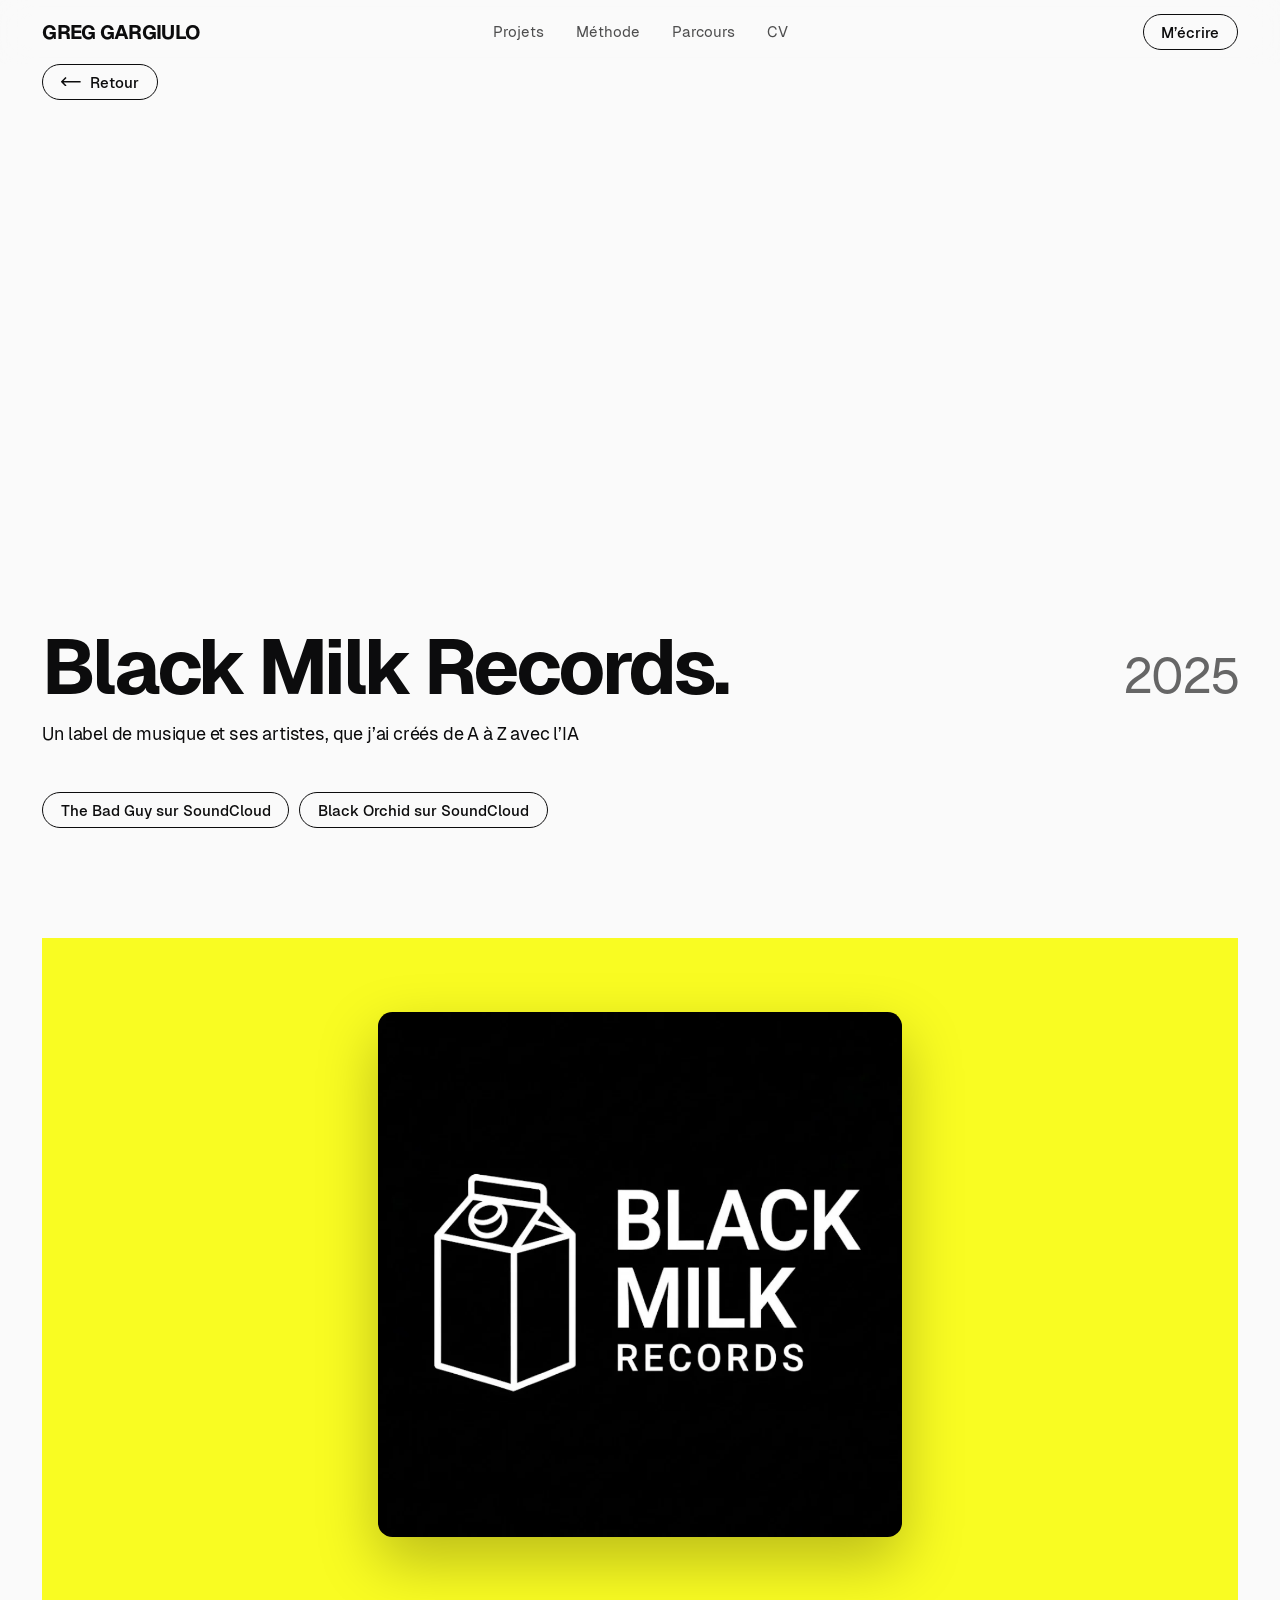
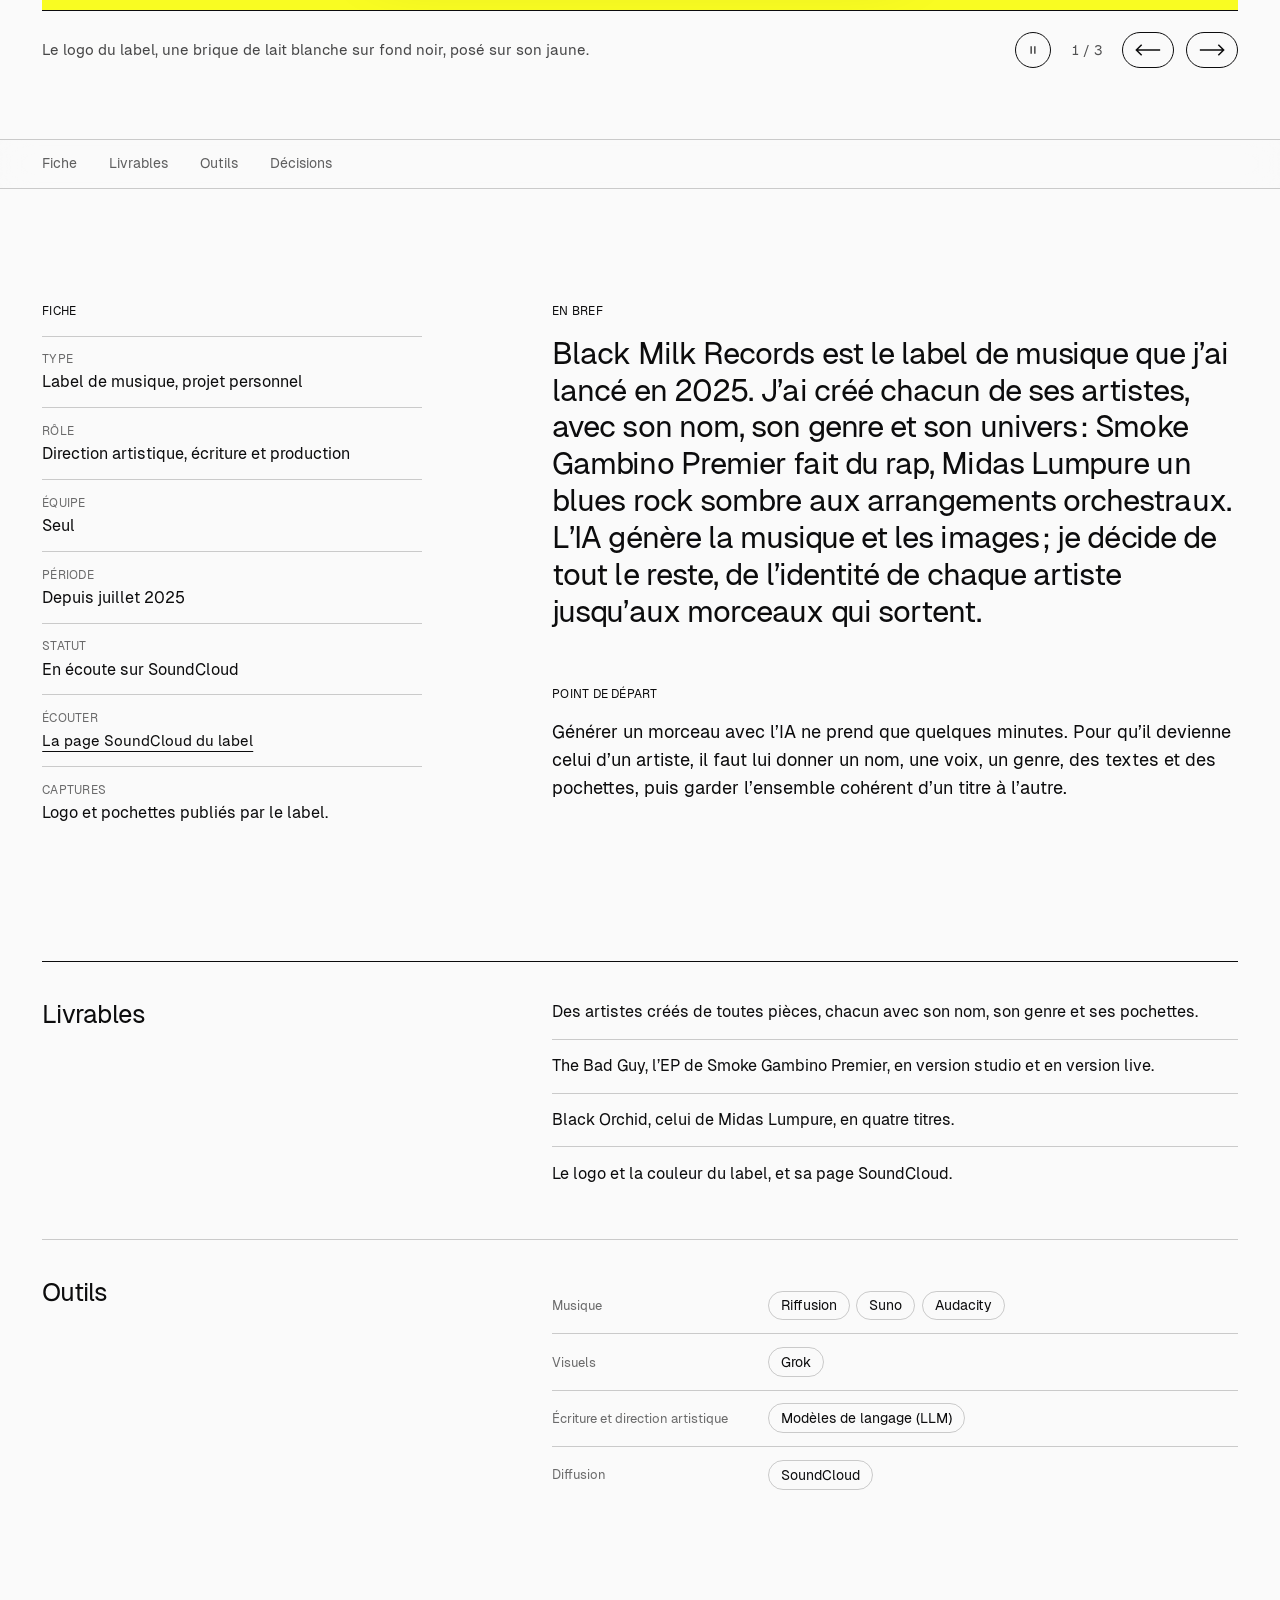
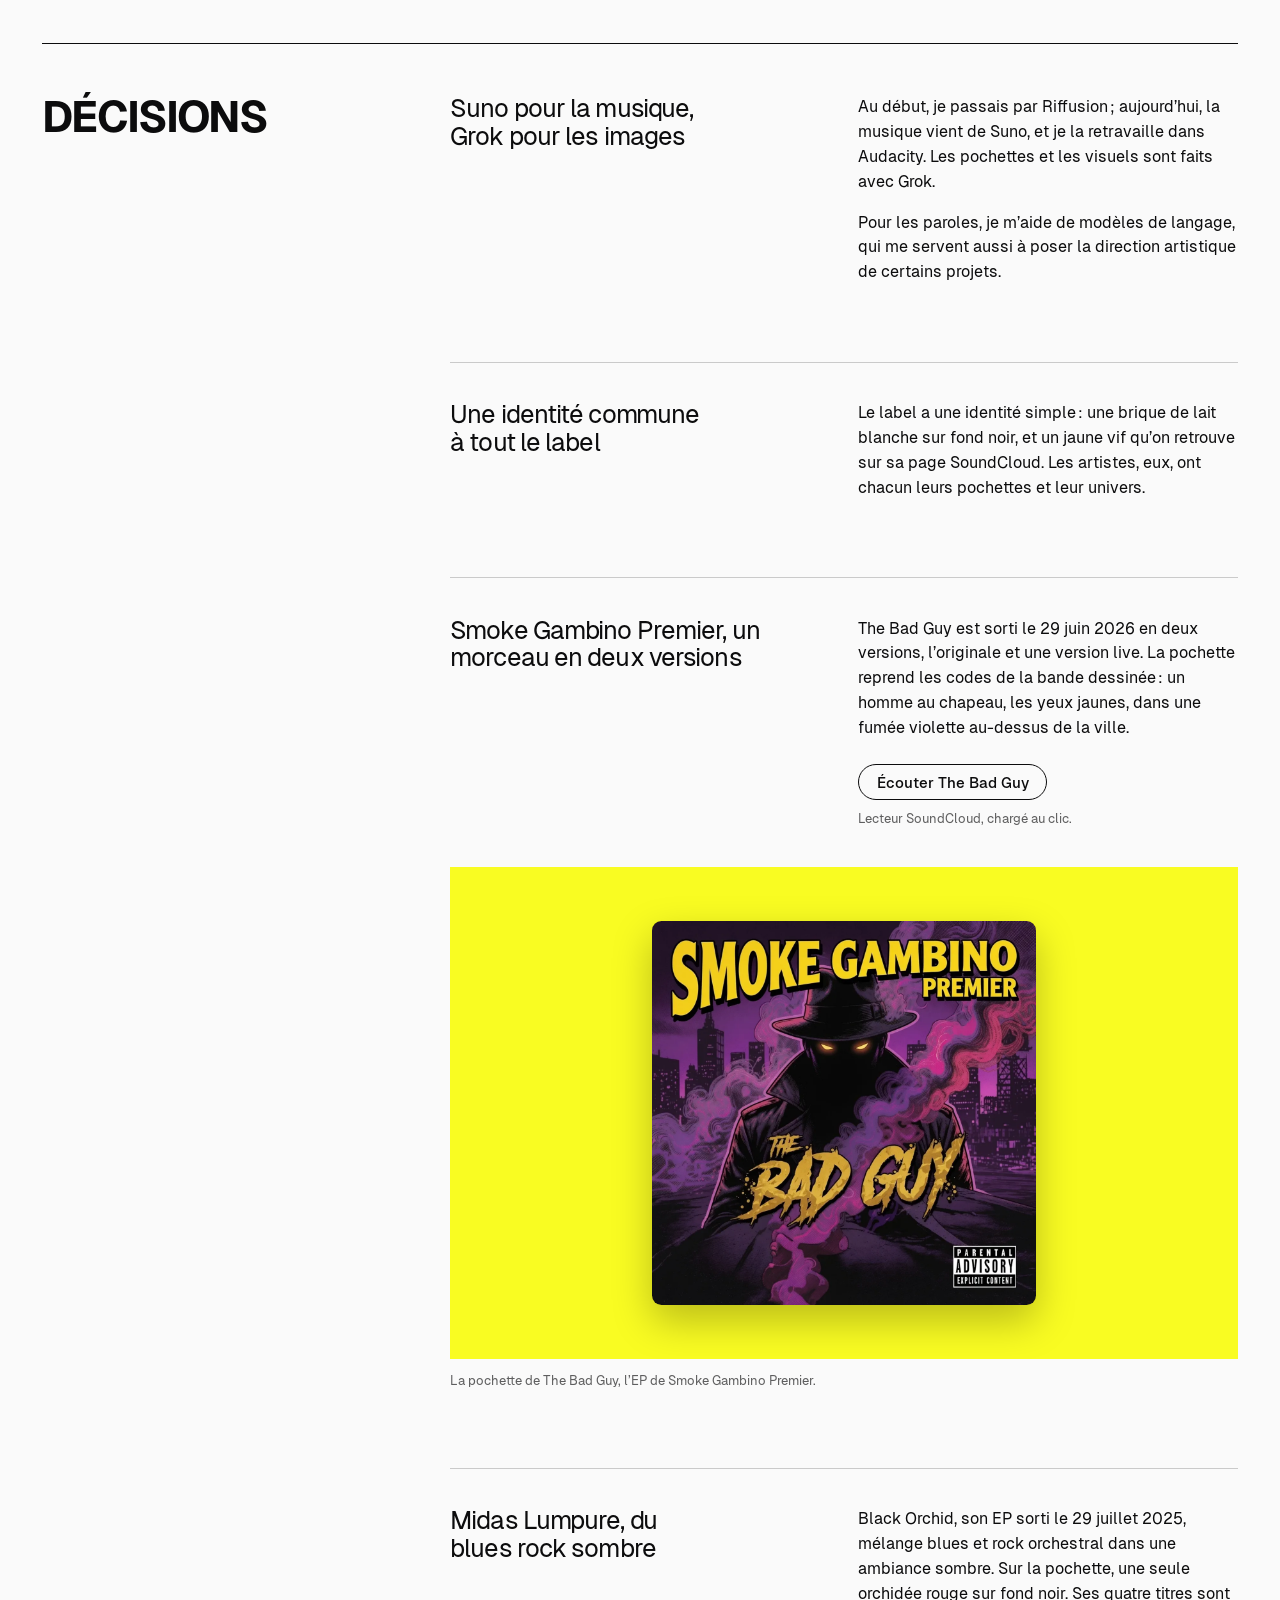
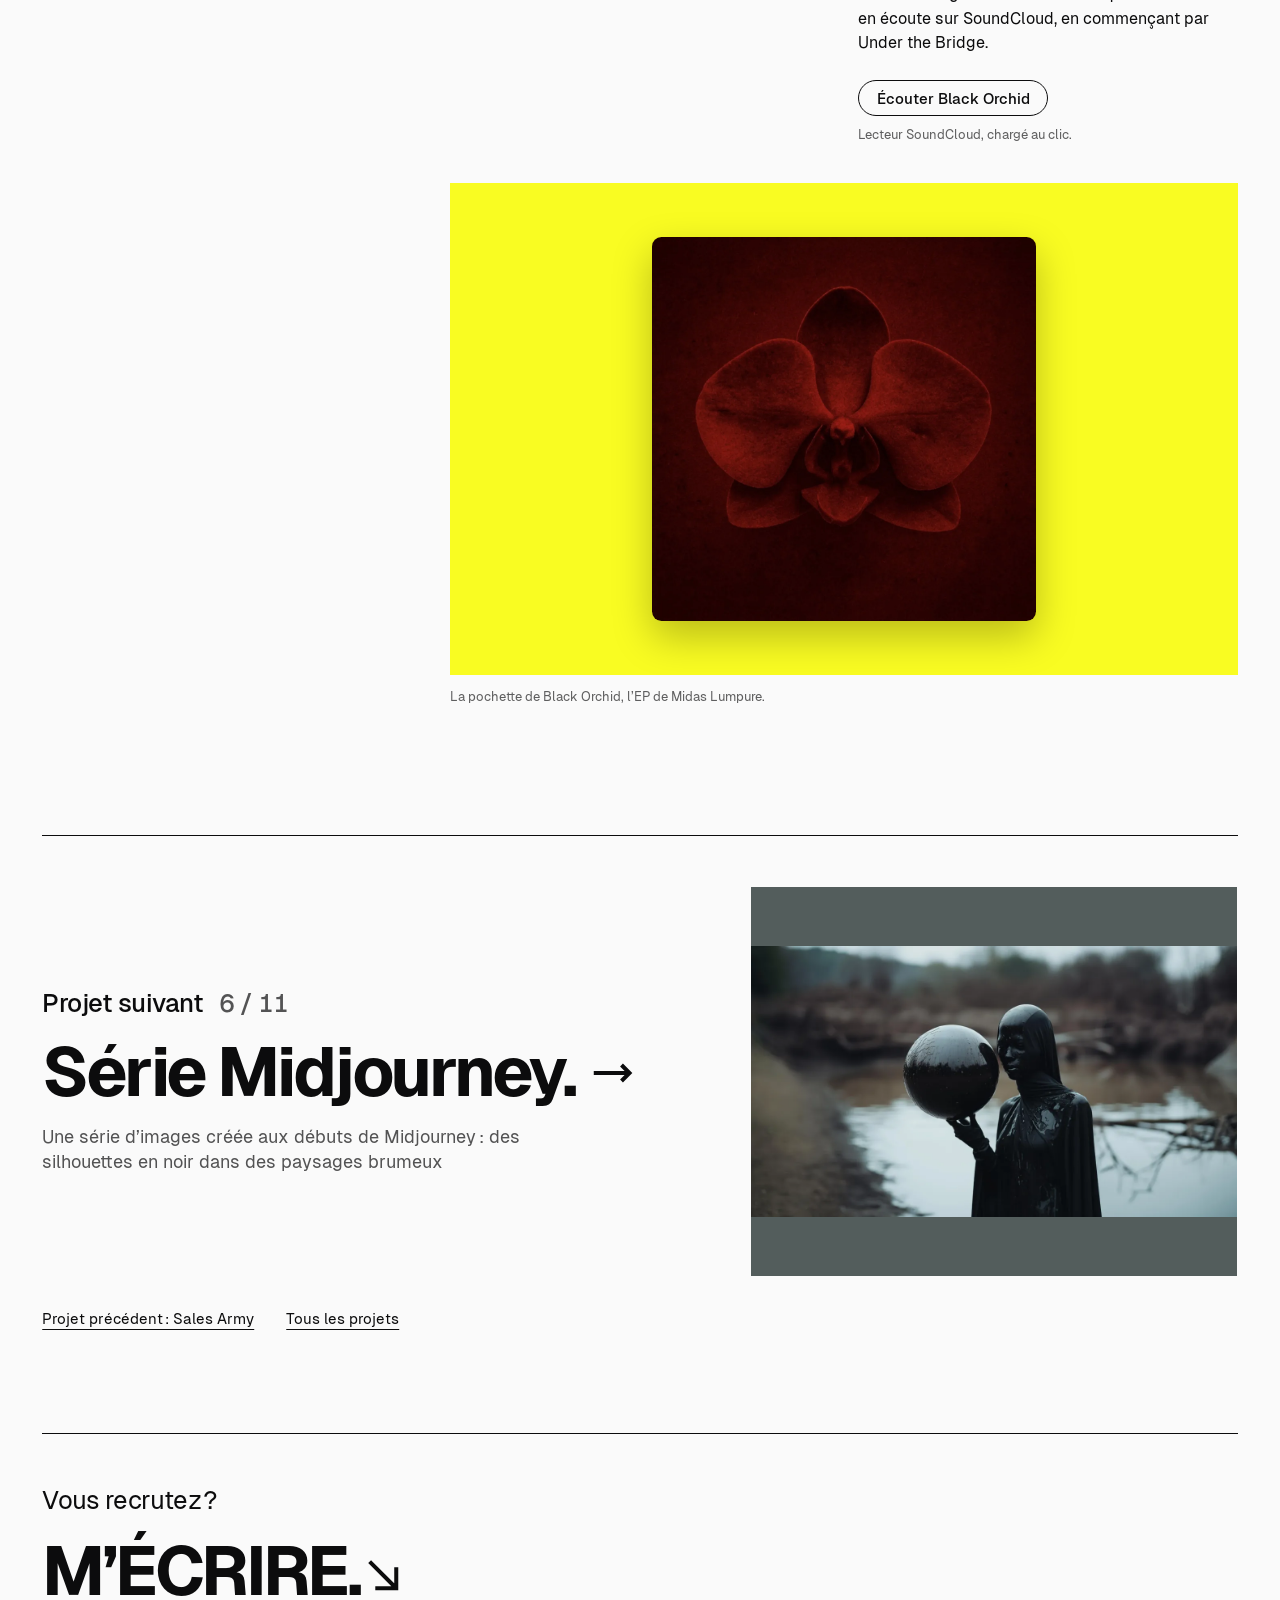
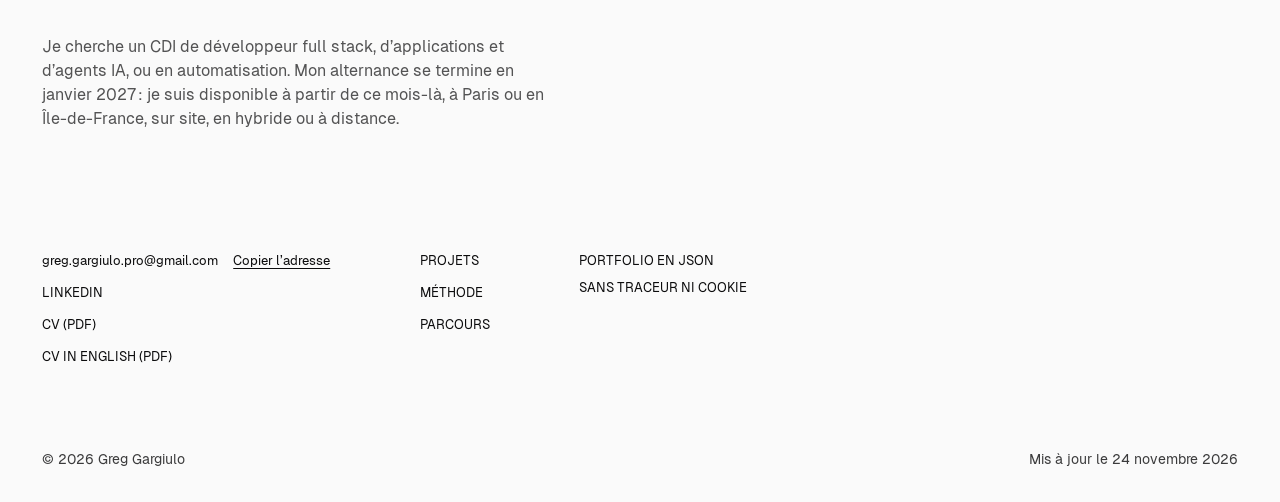
==== commit de5aa76a: "feat: étude Série Midjourney et projets créatifs sur l'accueil - Nouvelle étude Série Midjourney (20" ====
--- a/projets/black-milk-records/index.html
+++ b/projets/black-milk-records/index.html
@@ -22,7 +22,7 @@
 <link rel="preload" href="../../assets/fonts/geist-400.woff2" as="font" type="font/woff2" crossorigin>
 <link rel="preload" href="../../assets/fonts/geist-500.woff2" as="font" type="font/woff2" crossorigin>
 <link rel="preload" href="../../assets/fonts/geist-700.woff2" as="font" type="font/woff2" crossorigin>
-<link rel="stylesheet" href="../../assets/css/site.css?v=ca94e3a42b">
+<link rel="stylesheet" href="../../assets/css/site.css?v=06cb44fd5e">
 <link rel="alternate" type="application/json" href="../../portfolio.json" title="Portfolio en JSON">
 <script>try{new Function("a?.b??0");document.documentElement.classList.replace("no-js","js")}catch(e){}</script>
 <script src="../../assets/js/site.js?v=6f01b619e6" defer></script>
@@ -69,7 +69,7 @@
       <p class="case-year"><span class="visually-hidden">Année : </span>2025</p>
     </div>
     <p class="case-outcome">Un label de musique et ses artistes, que j’ai créés de A à Z avec l’IA</p>
-    <p class="case-links"><a class="btn" href="https://soundcloud.com/blackmilk-records/graceblackorchid-ep-grace">Black Orchid sur SoundCloud</a><a class="btn" href="https://soundcloud.com/blackmilk-records/sets/smoke-gambino-the-bad-guy-ep">The Bad Guy sur SoundCloud</a></p>
+    <p class="case-links"><a class="btn" href="https://soundcloud.com/blackmilk-records/sets/smoke-gambino-the-bad-guy-ep">The Bad Guy sur SoundCloud</a><a class="btn" href="https://soundcloud.com/blackmilk-records/sets/black-orchid">Black Orchid sur SoundCloud</a></p>
   </div>
 </header>
 
@@ -80,11 +80,11 @@
         <div class="reel-slide" data-outcome="Le logo du label, une brique de lait blanche sur fond noir, posé sur son jaune.">
           <div class="stage stage--art stage--reel" style="--tone:#f9fc22;--on:#0c0c0d" aria-hidden="true"><div class="art"><img src="../../assets/captures/black-milk-records/logo.webp" srcset="../../assets/captures/black-milk-records/logo.w480.webp 480w, ../../assets/captures/black-milk-records/logo.webp 968w" sizes="(min-width: 900px) 92vw, 100vw" alt="" width="968" height="968" loading="eager" decoding="async"></div></div>
         </div>
+        <div class="reel-slide" data-outcome="La pochette de The Bad Guy, l’EP de Smoke Gambino Premier.">
+          <div class="stage stage--art stage--reel" style="--tone:#f9fc22;--on:#0c0c0d" aria-hidden="true"><div class="art"><img src="../../assets/captures/black-milk-records/the-bad-guy.webp" srcset="../../assets/captures/black-milk-records/the-bad-guy.w480.webp 480w, ../../assets/captures/black-milk-records/the-bad-guy.w1200.webp 1200w, ../../assets/captures/black-milk-records/the-bad-guy.webp 1408w" sizes="(min-width: 900px) 92vw, 100vw" alt="" width="1408" height="1408" loading="eager" decoding="async"></div></div>
+        </div>
         <div class="reel-slide" data-outcome="La pochette de Black Orchid, l’EP de Midas Lumpure.">
-          <div class="stage stage--art stage--reel" style="--tone:#f9fc22;--on:#0c0c0d" aria-hidden="true"><div class="art"><img src="../../assets/captures/black-milk-records/black-orchid.webp" srcset="../../assets/captures/black-milk-records/black-orchid.w480.webp 480w, ../../assets/captures/black-milk-records/black-orchid.webp 1197w" sizes="(min-width: 900px) 92vw, 100vw" alt="" width="1197" height="1200" loading="eager" decoding="async"></div></div>
-        </div>
-        <div class="reel-slide" data-outcome="La pochette de The Bad Guy, l’EP de Smoke Gambino Premier.">
-          <div class="stage stage--art stage--reel" style="--tone:#f9fc22;--on:#0c0c0d" aria-hidden="true"><div class="art"><img src="../../assets/captures/black-milk-records/the-bad-guy.webp" srcset="../../assets/captures/black-milk-records/the-bad-guy.w480.webp 480w, ../../assets/captures/black-milk-records/the-bad-guy.w1200.webp 1200w, ../../assets/captures/black-milk-records/the-bad-guy.webp 1408w" sizes="(min-width: 900px) 92vw, 100vw" alt="" width="1408" height="1408" loading="lazy" decoding="async"></div></div>
+          <div class="stage stage--art stage--reel" style="--tone:#f9fc22;--on:#0c0c0d" aria-hidden="true"><div class="art"><img src="../../assets/captures/black-milk-records/black-orchid.webp" srcset="../../assets/captures/black-milk-records/black-orchid.w480.webp 480w, ../../assets/captures/black-milk-records/black-orchid.webp 1197w" sizes="(min-width: 900px) 92vw, 100vw" alt="" width="1197" height="1200" loading="lazy" decoding="async"></div></div>
         </div>
       </div>
       <div class="reel-bar">
@@ -125,7 +125,7 @@
     </div>
     <div class="overview-main">
       <h2 class="label">En bref</h2>
-      <p class="overview-lead">Black Milk Records est le label de musique que j’ai lancé en 2025. J’ai créé chacun de ses artistes, avec son nom, son genre et son univers : Midas Lumpure joue un blues rock sombre aux arrangements orchestraux, Smoke Gambino Premier fait du rap. L’IA génère la musique et les images ; je décide de tout le reste, de l’identité de chaque artiste jusqu’aux morceaux qui sortent.</p>
+      <p class="overview-lead">Black Milk Records est le label de musique que j’ai lancé en 2025. J’ai créé chacun de ses artistes, avec son nom, son genre et son univers : Smoke Gambino Premier fait du rap, Midas Lumpure un blues rock sombre aux arrangements orchestraux. L’IA génère la musique et les images ; je décide de tout le reste, de l’identité de chaque artiste jusqu’aux morceaux qui sortent.</p>
       <h2 class="label">Point de départ</h2>
       <p class="overview-text">Générer un morceau avec l’IA ne prend que quelques minutes. Pour qu’il devienne celui d’un artiste, il faut lui donner un nom, une voix, un genre, des textes et des pochettes, puis garder l’ensemble cohérent d’un titre à l’autre.</p>
       
@@ -137,7 +137,7 @@
   <div class="wrap">
     <div class="spec" id="livrables">
       <h2 class="spec-title">Livrables</h2>
-      <ul class="spec-list" role="list"><li>Des artistes créés de toutes pièces, chacun avec son nom, son genre et ses pochettes.</li><li>Black Orchid, l’EP de Midas Lumpure.</li><li>The Bad Guy, celui de Smoke Gambino Premier, en version studio et en version live.</li><li>Le logo et la couleur du label, et sa page SoundCloud.</li></ul>
+      <ul class="spec-list" role="list"><li>Des artistes créés de toutes pièces, chacun avec son nom, son genre et ses pochettes.</li><li>The Bad Guy, l’EP de Smoke Gambino Premier, en version studio et en version live.</li><li>Black Orchid, celui de Midas Lumpure, en quatre titres.</li><li>Le logo et la couleur du label, et sa page SoundCloud.</li></ul>
     </div>
     
     <div class="spec" id="stack">
@@ -170,17 +170,6 @@
             
           </li>
           <li class="step">
-            <h3 class="step-title">Midas Lumpure, du blues rock sombre</h3>
-            <div class="step-body"><p>Black Orchid, son EP, mélange blues et rock orchestral dans une ambiance sombre. Sur la pochette, une seule orchidée rouge sur fond noir. Deux titres sont en écoute sur SoundCloud, Grace et Testify.</p><div class="player">
-              <a class="btn player-btn" href="https://soundcloud.com/blackmilk-records/graceblackorchid-ep-grace" data-embeds="[{&quot;src&quot;:&quot;https://w.soundcloud.com/player/?url=https%3A%2F%2Fapi.soundcloud.com%2Ftracks%2F2138566869&amp;color=%230c0c0d&amp;auto_play=true&amp;hide_related=true&amp;show_comments=false&amp;show_user=true&amp;show_reposts=false&amp;show_teaser=false&amp;show_playcount=false&amp;show_artwork=false&amp;visual=false&quot;,&quot;h&quot;:166,&quot;title&quot;:&quot;Grace, de Midas Lumpure&quot;},{&quot;src&quot;:&quot;https://w.soundcloud.com/player/?url=https%3A%2F%2Fapi.soundcloud.com%2Ftracks%2F2138552664&amp;color=%230c0c0d&amp;auto_play=false&amp;hide_related=true&amp;show_comments=false&amp;show_user=true&amp;show_reposts=false&amp;show_teaser=false&amp;show_playcount=false&amp;show_artwork=false&amp;visual=false&quot;,&quot;h&quot;:166,&quot;title&quot;:&quot;Testify, de Midas Lumpure&quot;}]">Écouter Grace et Testify</a>
-              <p class="player-note">Lecteur SoundCloud, chargé au clic.</p>
-            </div></div>
-            <div class="step-media"><figure class="shot shot--art" data-motion="time">
-          <div class="stage stage--art" style="--tone:#f9fc22;--on:#0c0c0d"><div class="art"><img src="../../assets/captures/black-milk-records/black-orchid.webp" srcset="../../assets/captures/black-milk-records/black-orchid.w480.webp 480w, ../../assets/captures/black-milk-records/black-orchid.webp 1197w" sizes="(min-width: 900px) 62vw, 92vw" alt="" width="1197" height="1200" loading="lazy" decoding="async"></div></div>
-          <figcaption>La pochette de Black Orchid, l’EP de Midas Lumpure.</figcaption>
-        </figure></div>
-          </li>
-          <li class="step">
             <h3 class="step-title">Smoke Gambino Premier, un morceau en deux versions</h3>
             <div class="step-body"><p>The Bad Guy est sorti le 29 juin 2026 en deux versions, l’originale et une version live. La pochette reprend les codes de la bande dessinée : un homme au chapeau, les yeux jaunes, dans une fumée violette au-dessus de la ville.</p><div class="player">
               <a class="btn player-btn" href="https://soundcloud.com/blackmilk-records/sets/smoke-gambino-the-bad-guy-ep" data-embeds="[{&quot;src&quot;:&quot;https://w.soundcloud.com/player/?url=https%3A%2F%2Fapi.soundcloud.com%2Fplaylists%2F2260679408&amp;color=%230c0c0d&amp;auto_play=true&amp;hide_related=true&amp;show_comments=false&amp;show_user=true&amp;show_reposts=false&amp;show_teaser=false&amp;show_playcount=false&amp;show_artwork=false&amp;visual=false&quot;,&quot;h&quot;:300,&quot;title&quot;:&quot;The Bad Guy, de Smoke Gambino Premier&quot;}]">Écouter The Bad Guy</a>
@@ -191,6 +180,17 @@
           <figcaption>La pochette de The Bad Guy, l’EP de Smoke Gambino Premier.</figcaption>
         </figure></div>
           </li>
+          <li class="step">
+            <h3 class="step-title">Midas Lumpure, du blues rock sombre</h3>
+            <div class="step-body"><p>Black Orchid, son EP sorti le 29 juillet 2025, mélange blues et rock orchestral dans une ambiance sombre. Sur la pochette, une seule orchidée rouge sur fond noir. Ses quatre titres sont en écoute sur SoundCloud, en commençant par Under the Bridge.</p><div class="player">
+              <a class="btn player-btn" href="https://soundcloud.com/blackmilk-records/sets/black-orchid" data-embeds="[{&quot;src&quot;:&quot;https://w.soundcloud.com/player/?url=https%3A%2F%2Fapi.soundcloud.com%2Fplaylists%2F2058375420&amp;color=%230c0c0d&amp;auto_play=true&amp;hide_related=true&amp;show_comments=false&amp;show_user=true&amp;show_reposts=false&amp;show_teaser=false&amp;show_playcount=false&amp;show_artwork=false&amp;visual=false&quot;,&quot;h&quot;:360,&quot;title&quot;:&quot;Black Orchid, de Midas Lumpure&quot;}]">Écouter Black Orchid</a>
+              <p class="player-note">Lecteur SoundCloud, chargé au clic.</p>
+            </div></div>
+            <div class="step-media"><figure class="shot shot--art" data-motion="time">
+          <div class="stage stage--art" style="--tone:#f9fc22;--on:#0c0c0d"><div class="art"><img src="../../assets/captures/black-milk-records/black-orchid.webp" srcset="../../assets/captures/black-milk-records/black-orchid.w480.webp 480w, ../../assets/captures/black-milk-records/black-orchid.webp 1197w" sizes="(min-width: 900px) 62vw, 92vw" alt="" width="1197" height="1200" loading="lazy" decoding="async"></div></div>
+          <figcaption>La pochette de Black Orchid, l’EP de Midas Lumpure.</figcaption>
+        </figure></div>
+          </li>
       </ol>
     </div>
   </div>
@@ -200,13 +200,13 @@
 
 <nav class="next" aria-label="Projets suivant et précédent">
   <div class="wrap">
-    <a class="next-link" href="../../projets/eggchange/">
+    <a class="next-link" href="../../projets/serie-midjourney/">
       <span class="next-text">
-        <span class="next-label">Projet suivant <span class="next-count">6 / 10</span></span>
-        <span class="next-name">Egg’Change.<span class="next-arrow"><svg viewBox="0 0 38 18" aria-hidden="true" focusable="false"><path d="M0.75 9h35.5M28.5 1l8 8-8 8" fill="none" stroke="currentColor" stroke-width="1.5"/></svg></span></span>
-        <span class="next-outcome">Un contact de salon enregistré en une photo et un mémo vocal</span>
+        <span class="next-label">Projet suivant <span class="next-count">6 / 11</span></span>
+        <span class="next-name">Série Midjourney.<span class="next-arrow"><svg viewBox="0 0 38 18" aria-hidden="true" focusable="false"><path d="M0.75 9h35.5M28.5 1l8 8-8 8" fill="none" stroke="currentColor" stroke-width="1.5"/></svg></span></span>
+        <span class="next-outcome">Une série d’images créée aux débuts de Midjourney : des silhouettes en noir dans des paysages brumeux</span>
       </span>
-      <div class="next-shot" data-motion="time"><div class="stage stage--phones stage--slide" style="--tone:#1f7f72;--on:#fafafa" aria-hidden="true"><div class="phones"><div class="handset"><img class="phone" src="../../assets/captures/eggchange/prospects-phone.webp" srcset="../../assets/captures/eggchange/prospects-phone.w480.webp 480w, ../../assets/captures/eggchange/prospects-phone.webp 960w" sizes="(min-width: 900px) 12vw, 26vw" alt="" width="960" height="1929" loading="lazy" decoding="async"><div class="screen screen--phone"><div class="live live--video" data-src="../../assets/captures/eggchange/prospects-clip.mp4" style="--loop:4s"></div></div></div><div class="handset"><img class="phone" src="../../assets/captures/eggchange/qualification-phone.webp" srcset="../../assets/captures/eggchange/qualification-phone.w480.webp 480w, ../../assets/captures/eggchange/qualification-phone.webp 960w" sizes="(min-width: 900px) 12vw, 26vw" alt="" width="960" height="1929" loading="lazy" decoding="async"><div class="screen screen--phone"><div class="live live--video" data-src="../../assets/captures/eggchange/fiche-clip.mp4" style="--loop:9.6s"></div></div></div><img class="phone" src="../../assets/captures/eggchange/carte-phone.webp" srcset="../../assets/captures/eggchange/carte-phone.w480.webp 480w, ../../assets/captures/eggchange/carte-phone.webp 960w" sizes="(min-width: 900px) 12vw, 26vw" alt="" width="960" height="1929" loading="lazy" decoding="async"></div></div></div>
+      <div class="next-shot" data-motion="time"><div class="stage stage--photo stage--slide" style="--tone:#535d5c;--on:#fafafa" aria-hidden="true"><div class="photo"><img src="../../assets/captures/serie-midjourney/sphere.webp" srcset="../../assets/captures/serie-midjourney/sphere.w480.webp 480w, ../../assets/captures/serie-midjourney/sphere.w1200.webp 1200w, ../../assets/captures/serie-midjourney/sphere.webp 2160w" sizes="(min-width: 900px) 44vw, 82vw" alt="" width="2160" height="1206" loading="lazy" decoding="async"></div></div></div>
     </a>
     <div class="next-more">
       <a class="ulink" href="../../projets/relances-commerciales/">Projet précédent : Sales Army</a>
--- a/assets/css/site.css
+++ b/assets/css/site.css
@@ -2211,6 +2211,17 @@
   border-radius: 0.6cqw;
 }
 
+/* Photographie d'une série d'images : elle remplit la scène sans recadrage ; l'aplat comble l'écart. */
+.photo {
+  position: absolute;
+  inset: 0;
+}
+.photo img {
+  width: 100%;
+  height: 100%;
+  object-fit: contain;
+}
+
 .art {
   width: min(78cqh, 80cqw);
   aspect-ratio: 1;
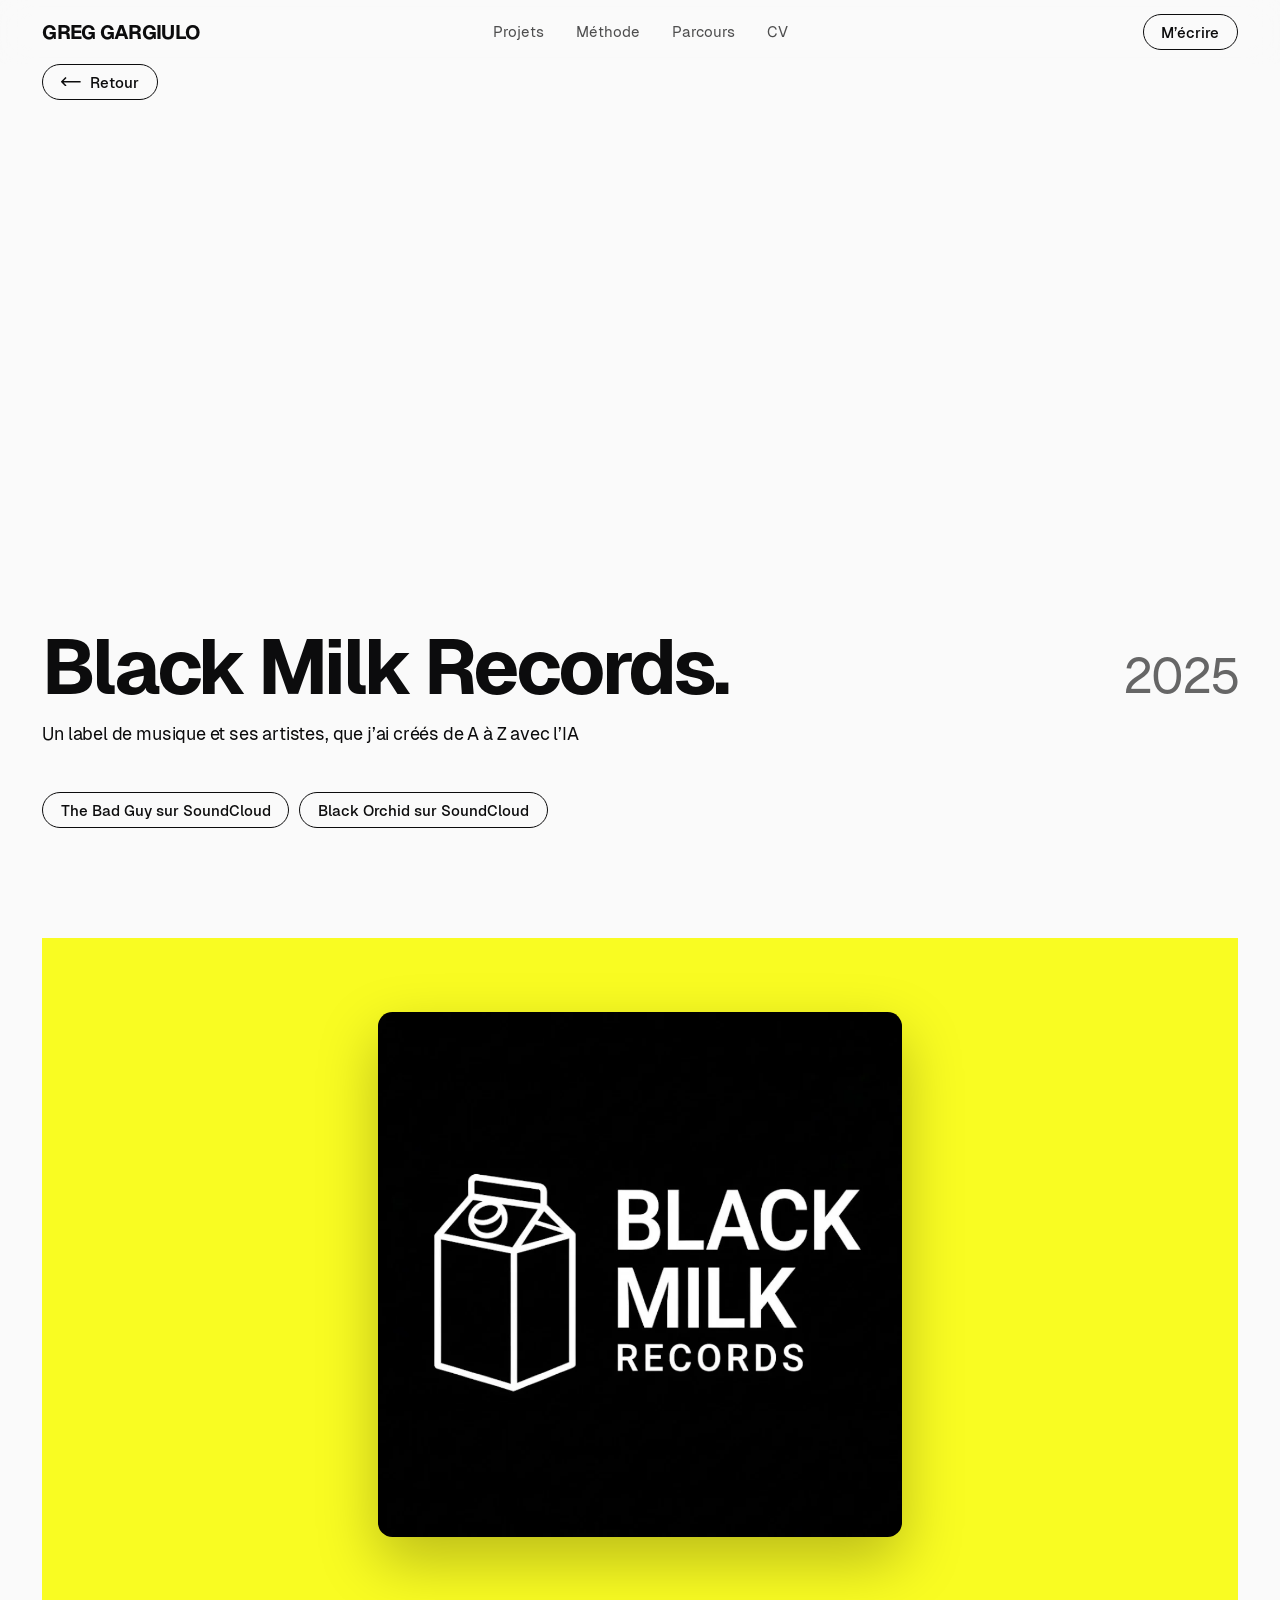
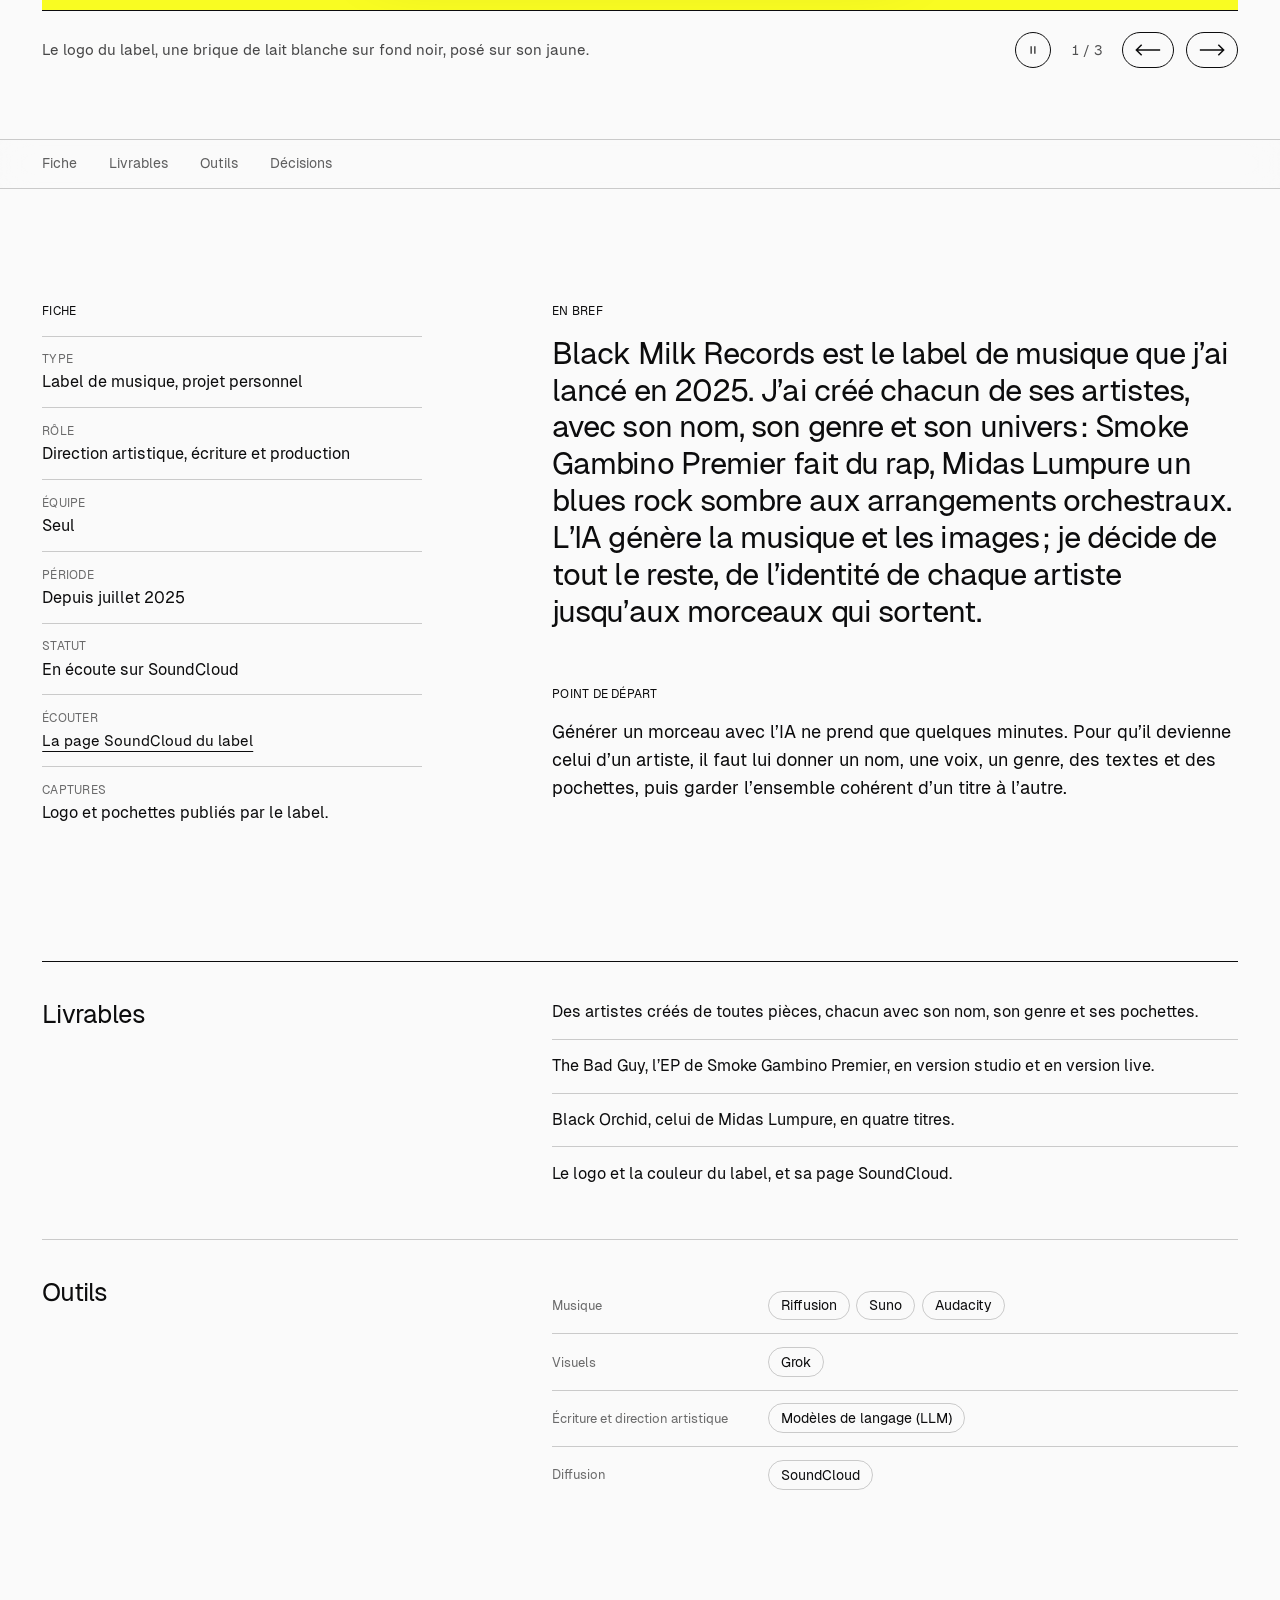
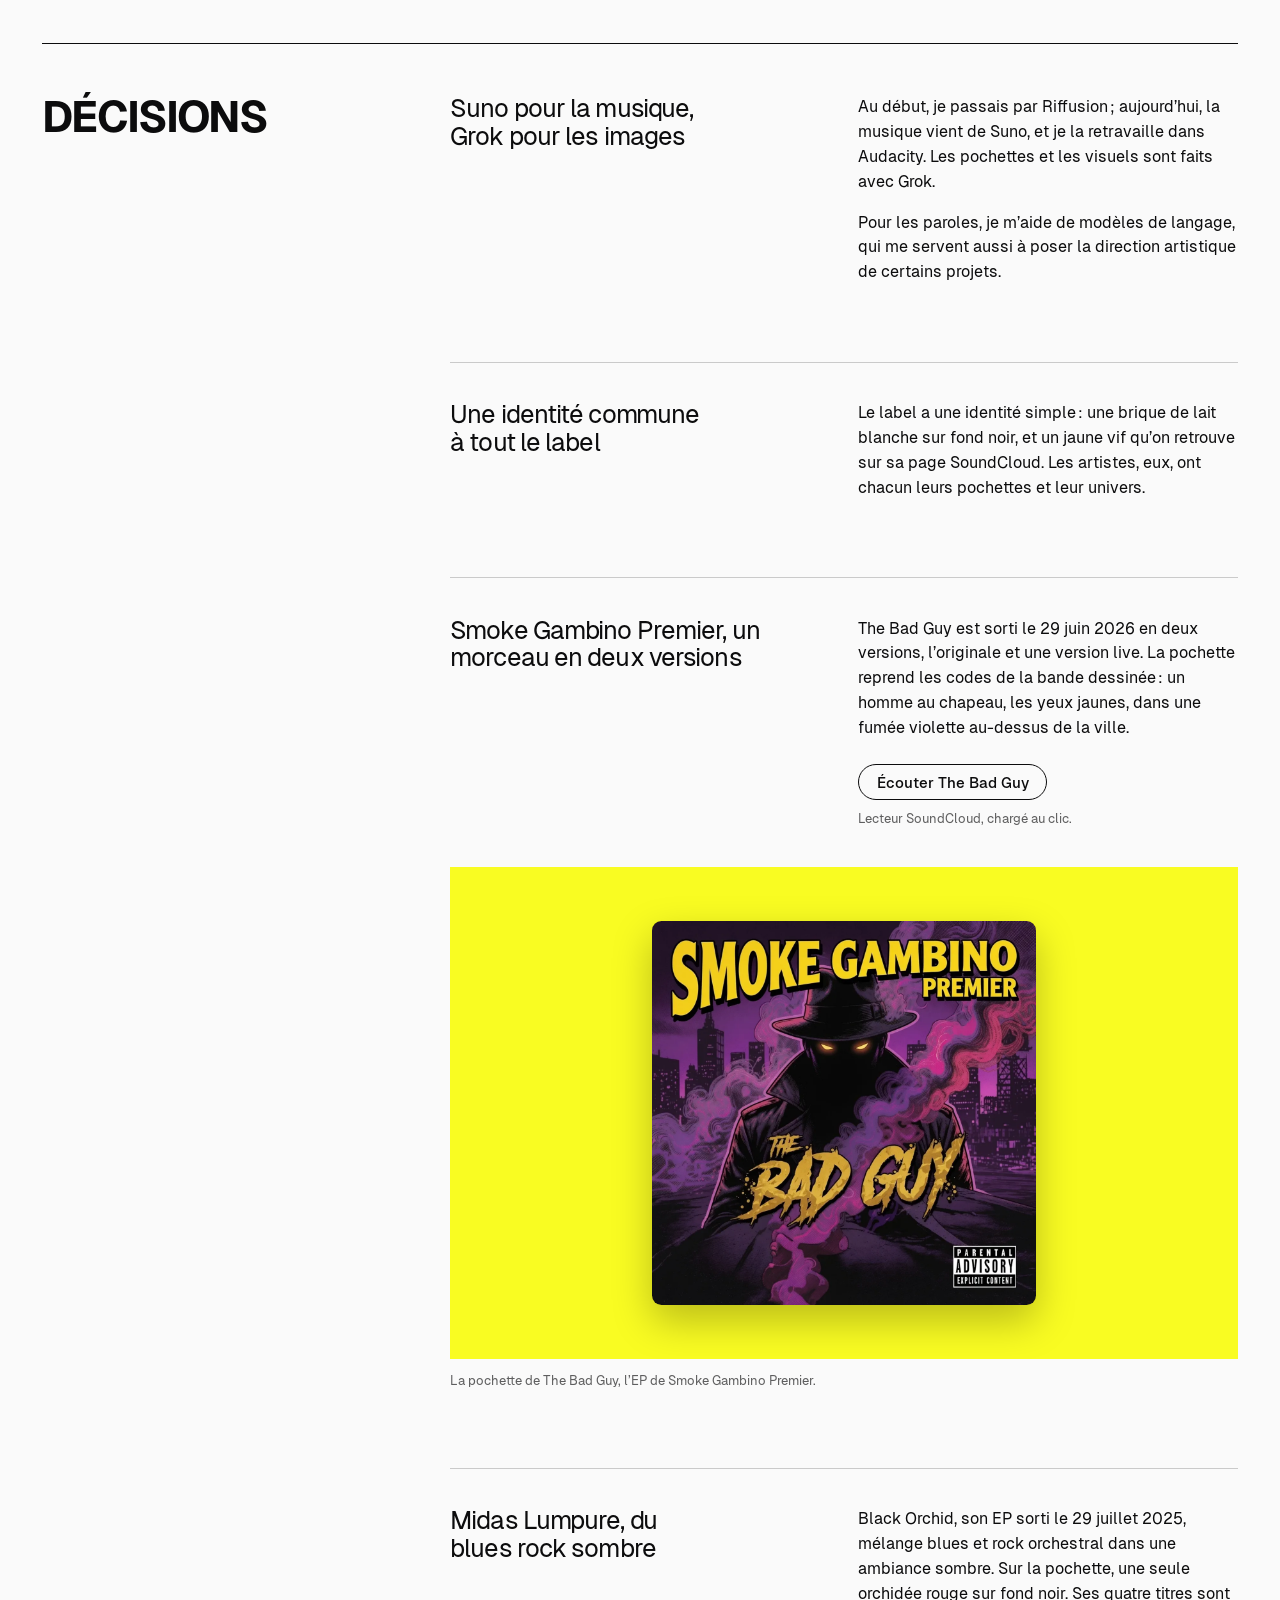
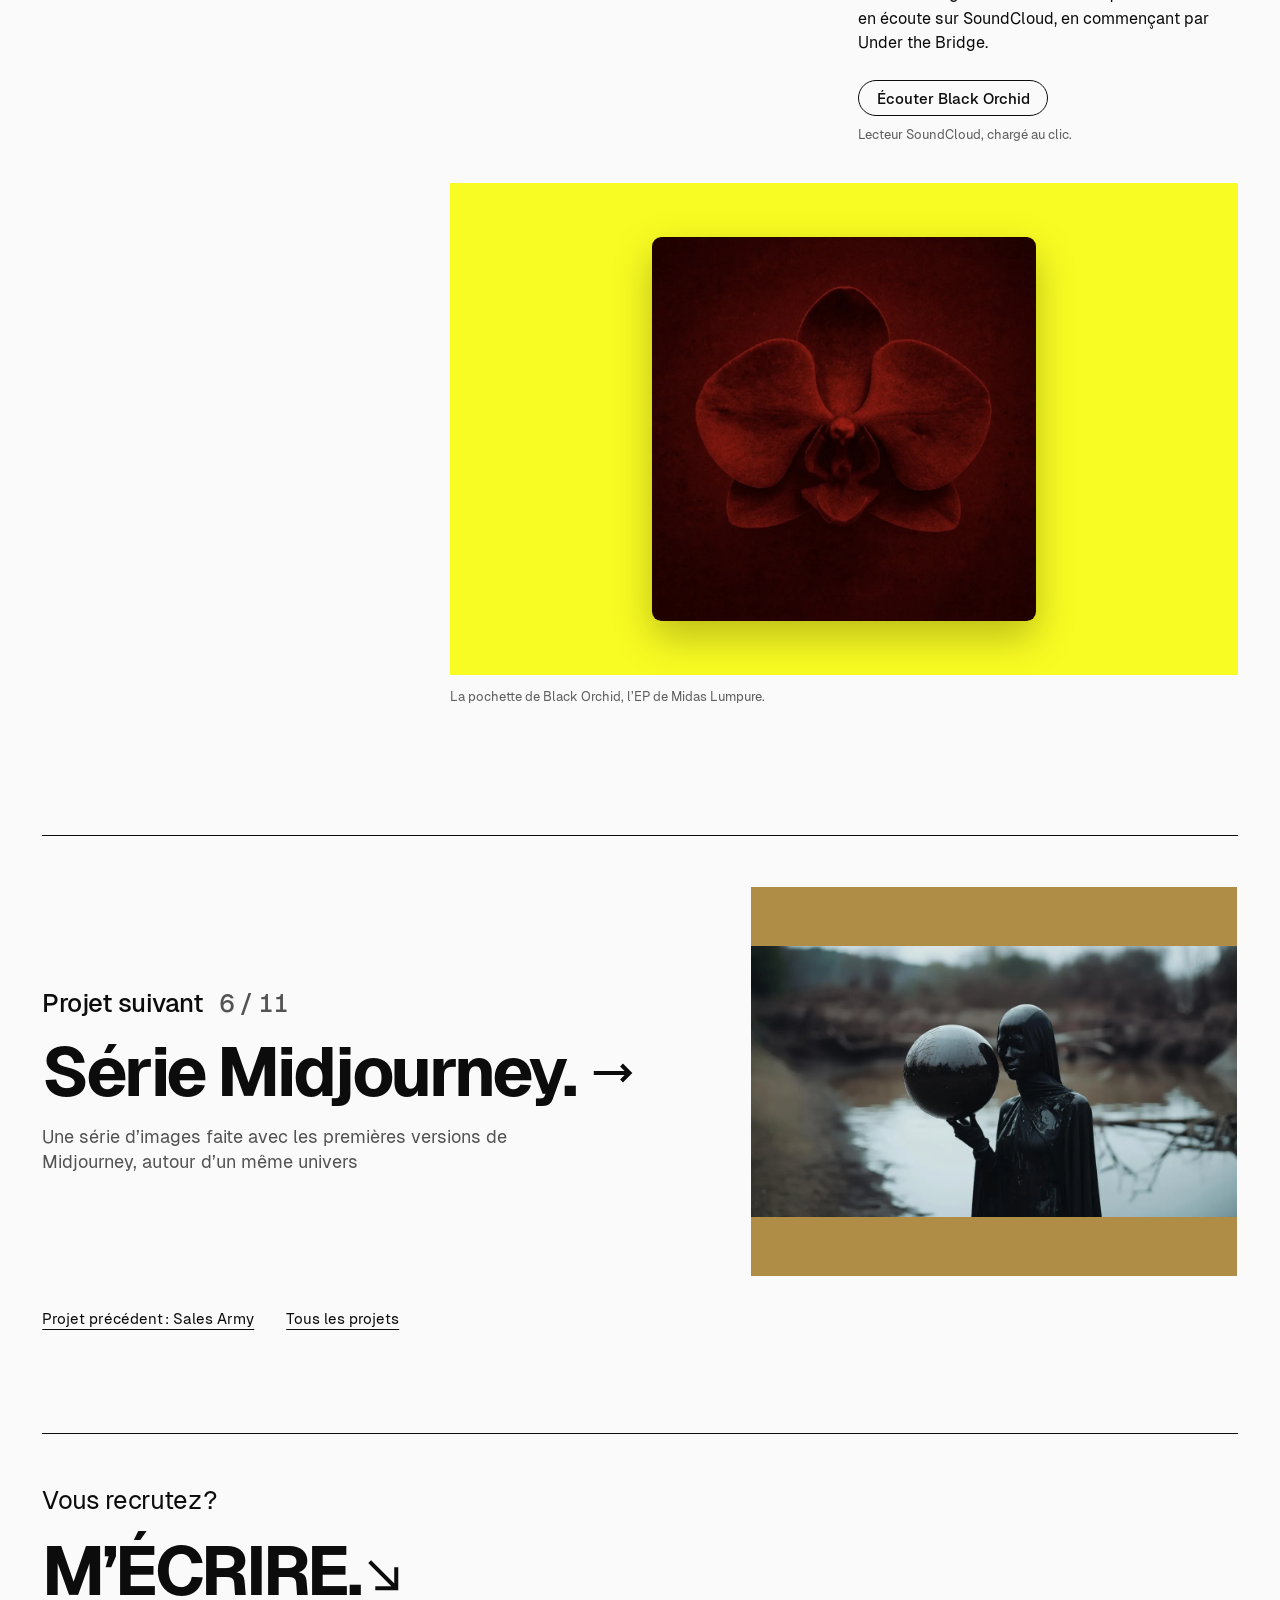
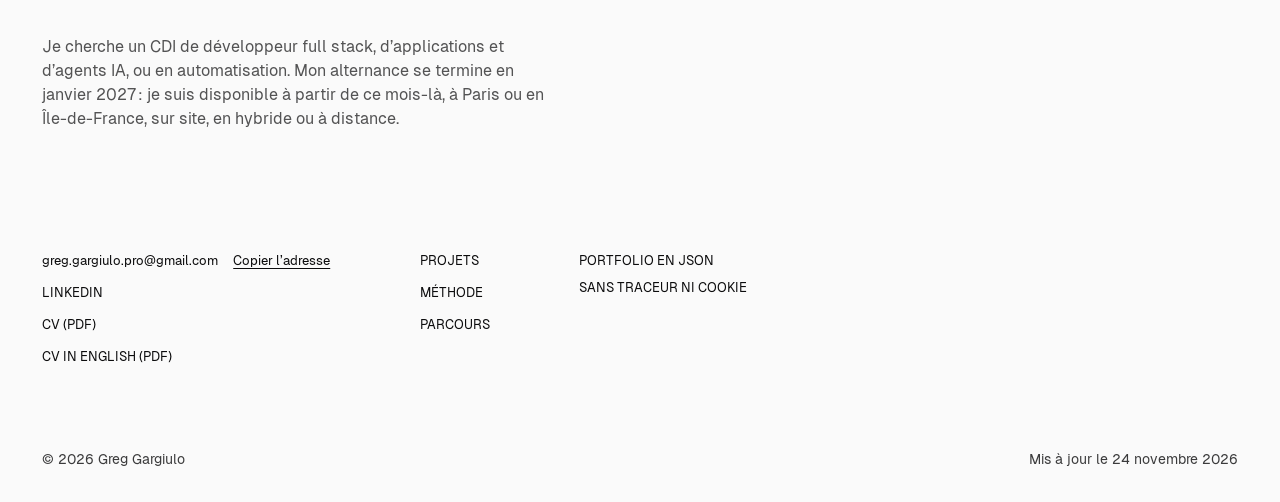
==== commit 237c67c2: "fix: série Midjourney sans légendes, nouvel aplat et textes repris - Légendes retirées, plus aucune " ====
--- a/projets/black-milk-records/index.html
+++ b/projets/black-milk-records/index.html
@@ -204,9 +204,9 @@
       <span class="next-text">
         <span class="next-label">Projet suivant <span class="next-count">6 / 11</span></span>
         <span class="next-name">Série Midjourney.<span class="next-arrow"><svg viewBox="0 0 38 18" aria-hidden="true" focusable="false"><path d="M0.75 9h35.5M28.5 1l8 8-8 8" fill="none" stroke="currentColor" stroke-width="1.5"/></svg></span></span>
-        <span class="next-outcome">Une série d’images créée aux débuts de Midjourney : des silhouettes en noir dans des paysages brumeux</span>
+        <span class="next-outcome">Une série d’images faite avec les premières versions de Midjourney, autour d’un même univers</span>
       </span>
-      <div class="next-shot" data-motion="time"><div class="stage stage--photo stage--slide" style="--tone:#535d5c;--on:#fafafa" aria-hidden="true"><div class="photo"><img src="../../assets/captures/serie-midjourney/sphere.webp" srcset="../../assets/captures/serie-midjourney/sphere.w480.webp 480w, ../../assets/captures/serie-midjourney/sphere.w1200.webp 1200w, ../../assets/captures/serie-midjourney/sphere.webp 2160w" sizes="(min-width: 900px) 44vw, 82vw" alt="" width="2160" height="1206" loading="lazy" decoding="async"></div></div></div>
+      <div class="next-shot" data-motion="time"><div class="stage stage--photo stage--slide" style="--tone:#b08d47;--on:#0c0c0d" aria-hidden="true"><div class="photo"><img src="../../assets/captures/serie-midjourney/sphere.webp" srcset="../../assets/captures/serie-midjourney/sphere.w480.webp 480w, ../../assets/captures/serie-midjourney/sphere.w1200.webp 1200w, ../../assets/captures/serie-midjourney/sphere.webp 2160w" sizes="(min-width: 900px) 44vw, 82vw" alt="" width="2160" height="1206" loading="lazy" decoding="async"></div></div></div>
     </a>
     <div class="next-more">
       <a class="ulink" href="../../projets/relances-commerciales/">Projet précédent : Sales Army</a>
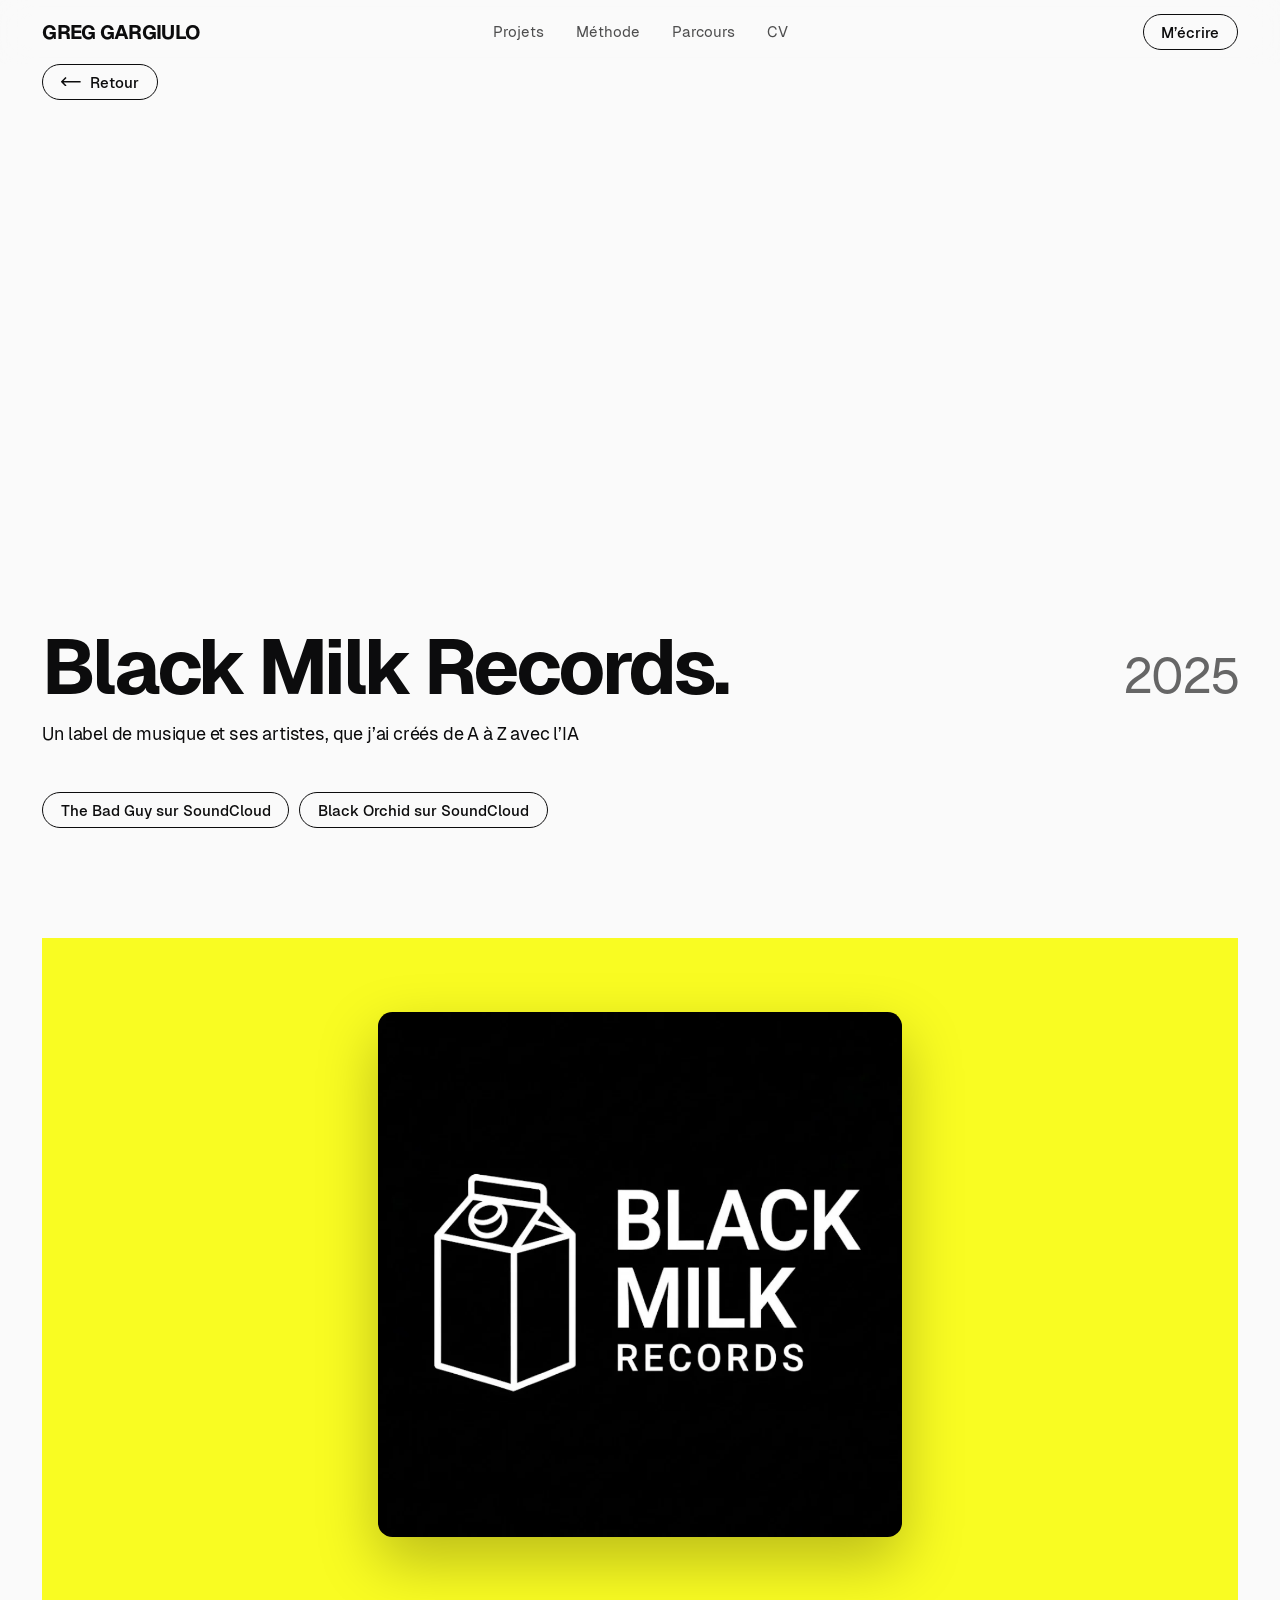
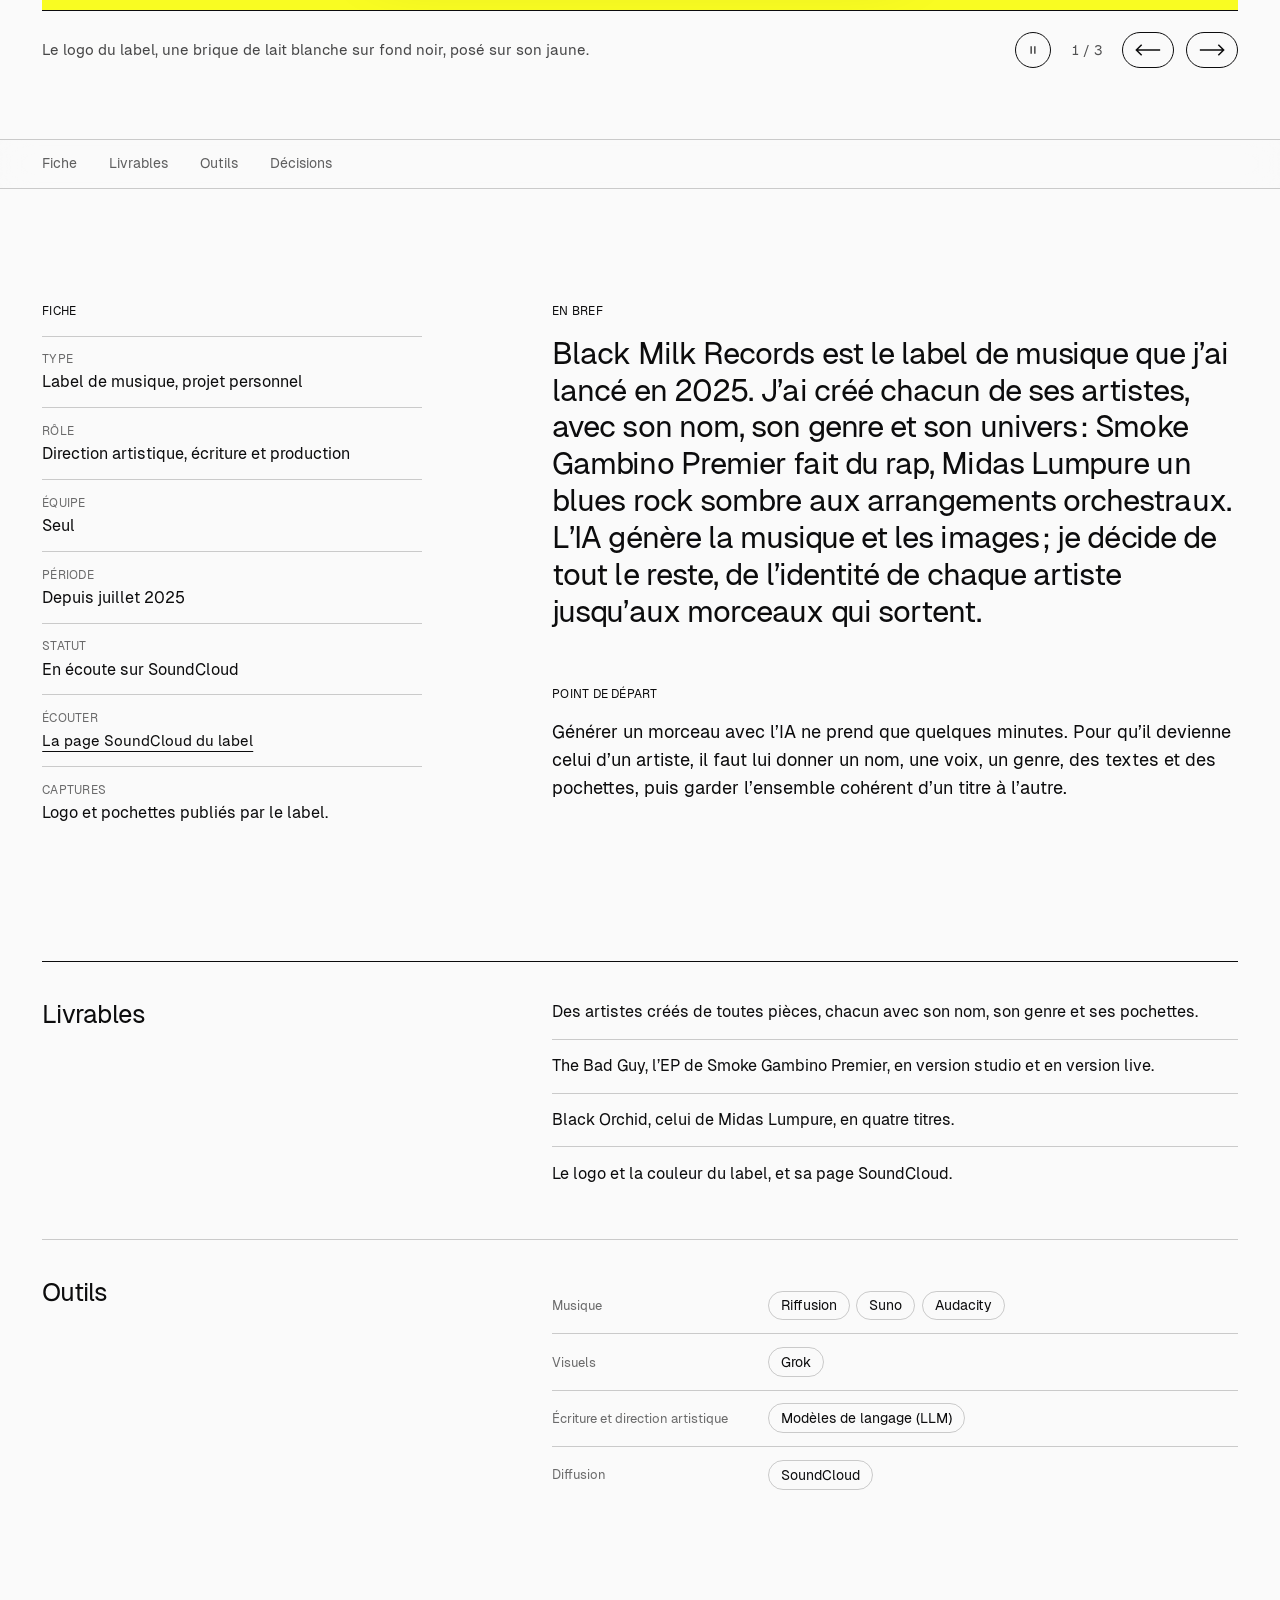
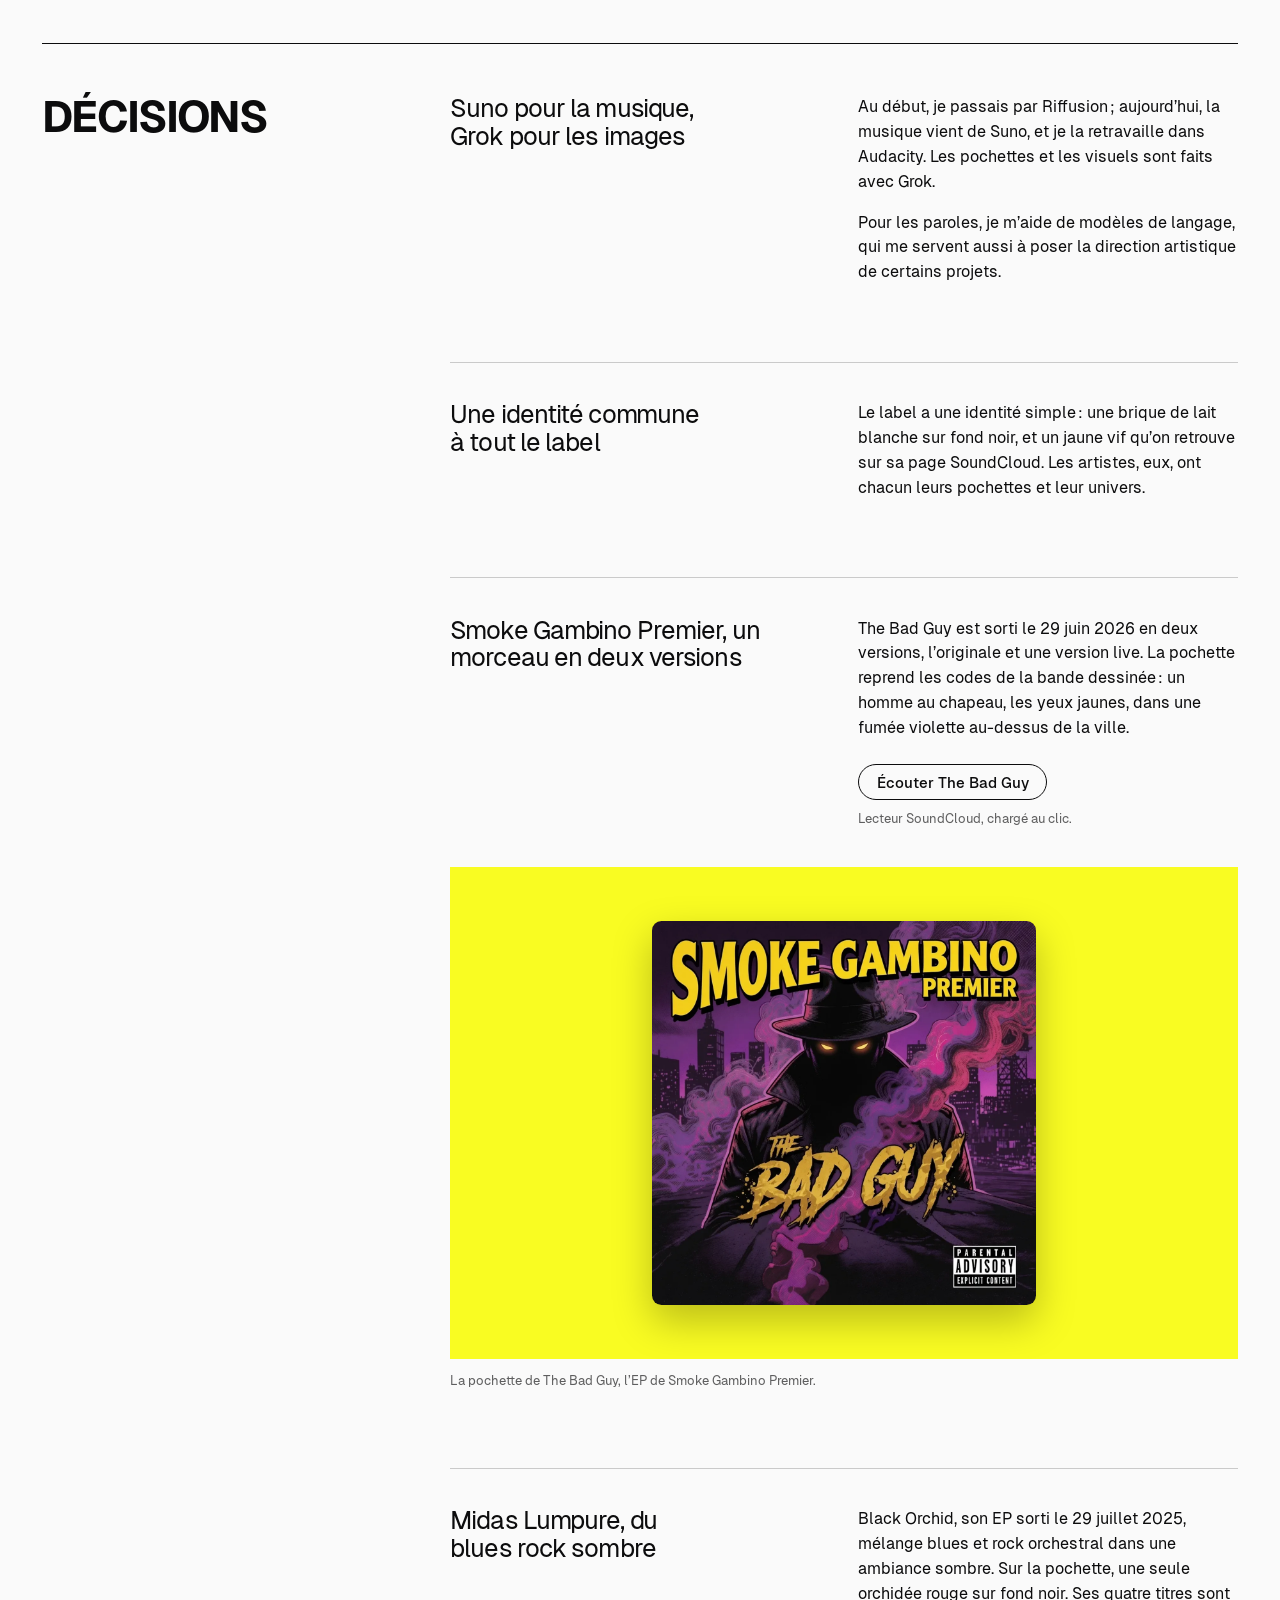
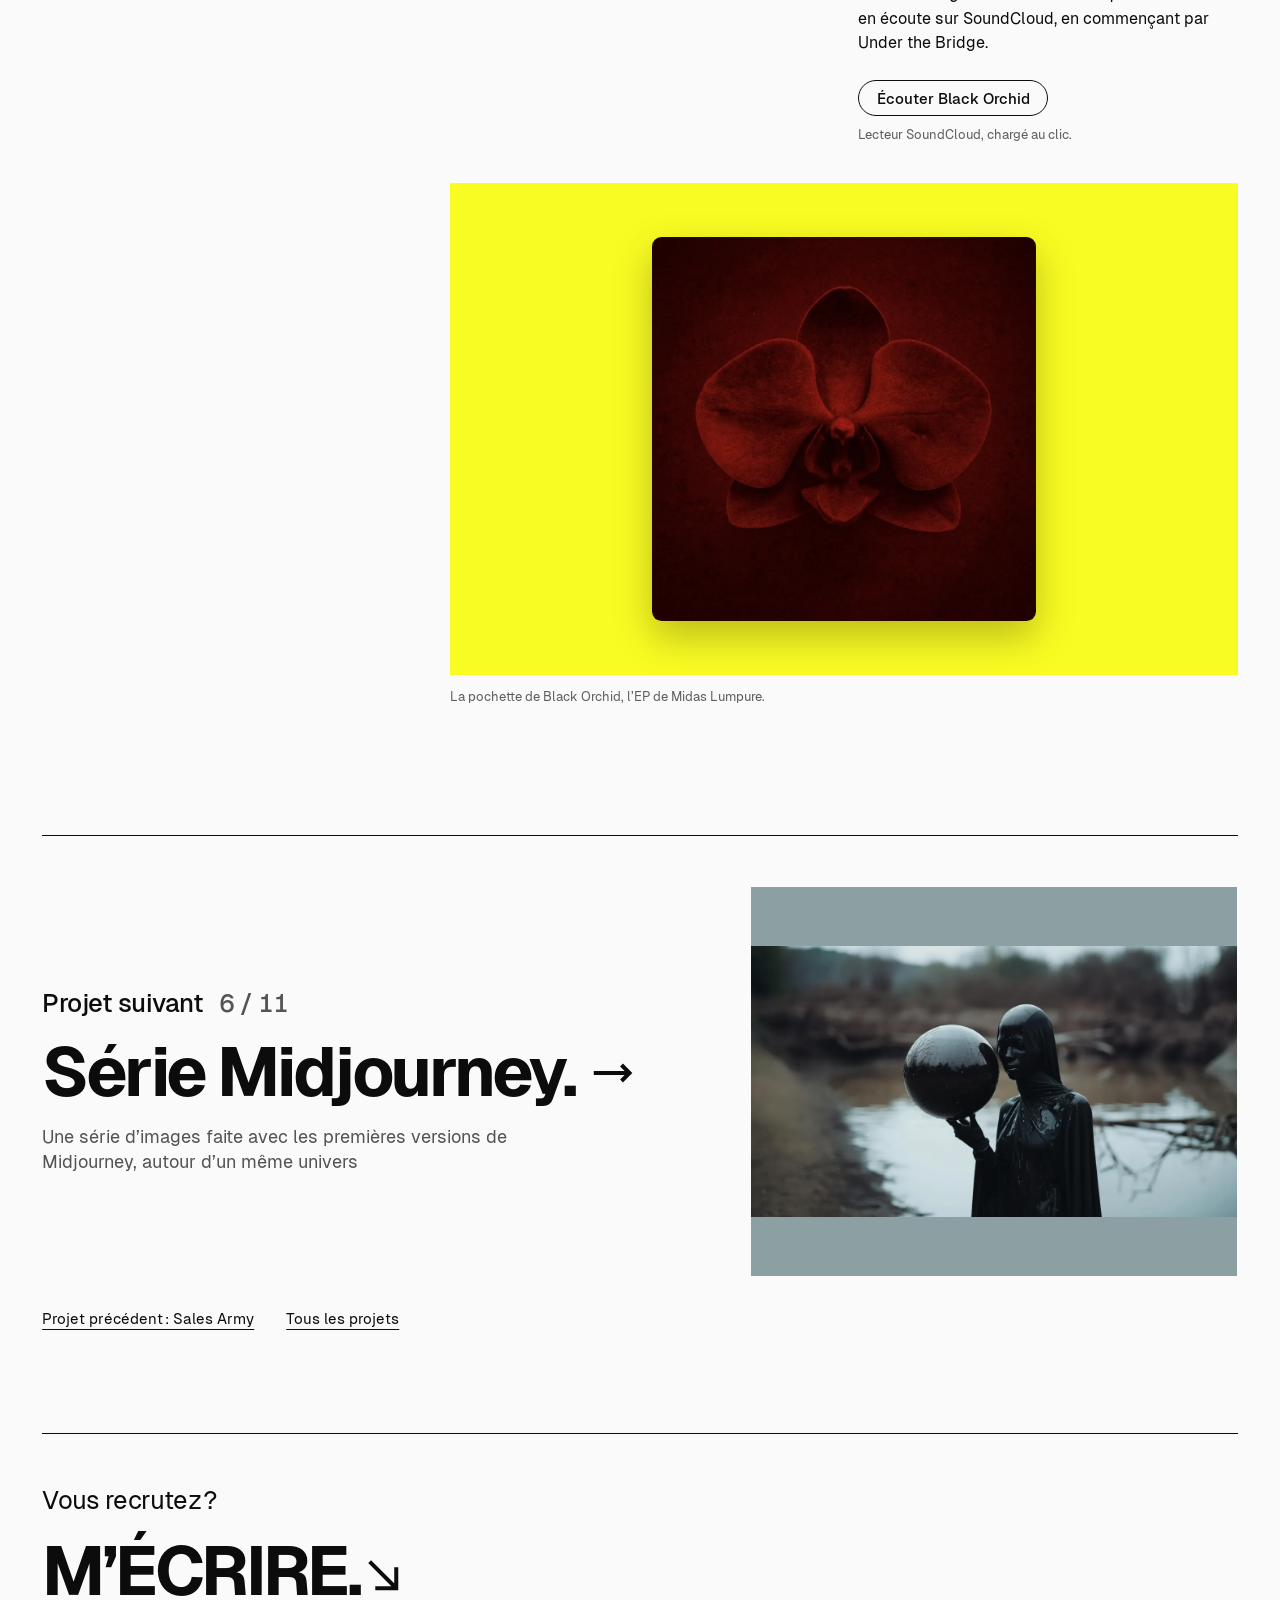
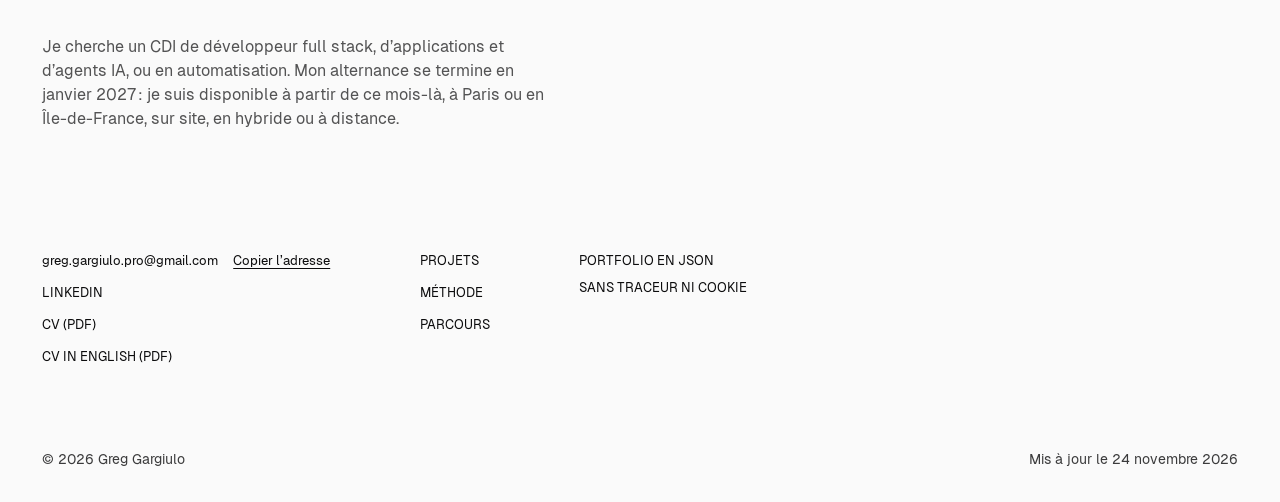
==== commit 08e575de: "style: aplat bleu gris pour la série Midjourney Co-Authored-By: Claude Opus 5.5 <noreply@anthropic.c" ====
--- a/projets/black-milk-records/index.html
+++ b/projets/black-milk-records/index.html
@@ -206,7 +206,7 @@
         <span class="next-name">Série Midjourney.<span class="next-arrow"><svg viewBox="0 0 38 18" aria-hidden="true" focusable="false"><path d="M0.75 9h35.5M28.5 1l8 8-8 8" fill="none" stroke="currentColor" stroke-width="1.5"/></svg></span></span>
         <span class="next-outcome">Une série d’images faite avec les premières versions de Midjourney, autour d’un même univers</span>
       </span>
-      <div class="next-shot" data-motion="time"><div class="stage stage--photo stage--slide" style="--tone:#b08d47;--on:#0c0c0d" aria-hidden="true"><div class="photo"><img src="../../assets/captures/serie-midjourney/sphere.webp" srcset="../../assets/captures/serie-midjourney/sphere.w480.webp 480w, ../../assets/captures/serie-midjourney/sphere.w1200.webp 1200w, ../../assets/captures/serie-midjourney/sphere.webp 2160w" sizes="(min-width: 900px) 44vw, 82vw" alt="" width="2160" height="1206" loading="lazy" decoding="async"></div></div></div>
+      <div class="next-shot" data-motion="time"><div class="stage stage--photo stage--slide" style="--tone:#8c9fa2;--on:#0c0c0d" aria-hidden="true"><div class="photo"><img src="../../assets/captures/serie-midjourney/sphere.webp" srcset="../../assets/captures/serie-midjourney/sphere.w480.webp 480w, ../../assets/captures/serie-midjourney/sphere.w1200.webp 1200w, ../../assets/captures/serie-midjourney/sphere.webp 2160w" sizes="(min-width: 900px) 44vw, 82vw" alt="" width="2160" height="1206" loading="lazy" decoding="async"></div></div></div>
     </a>
     <div class="next-more">
       <a class="ulink" href="../../projets/relances-commerciales/">Projet précédent : Sales Army</a>
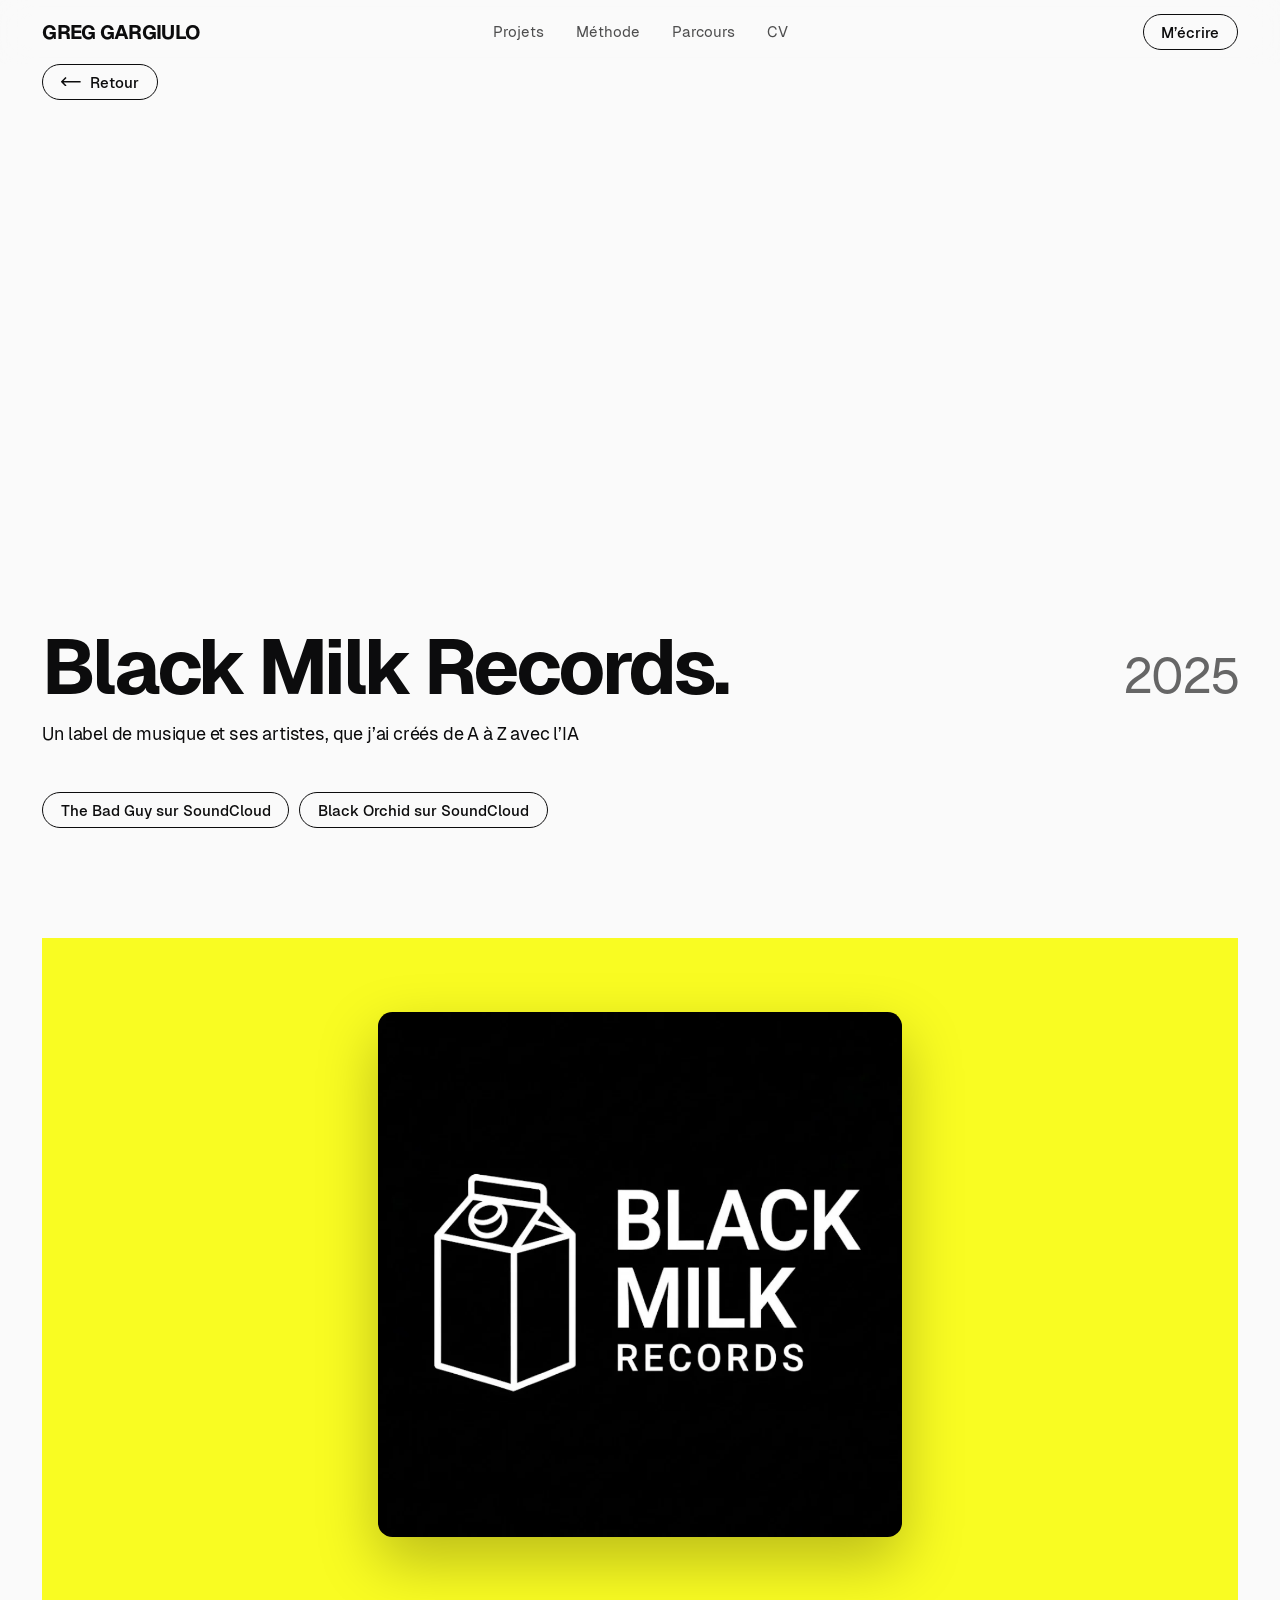
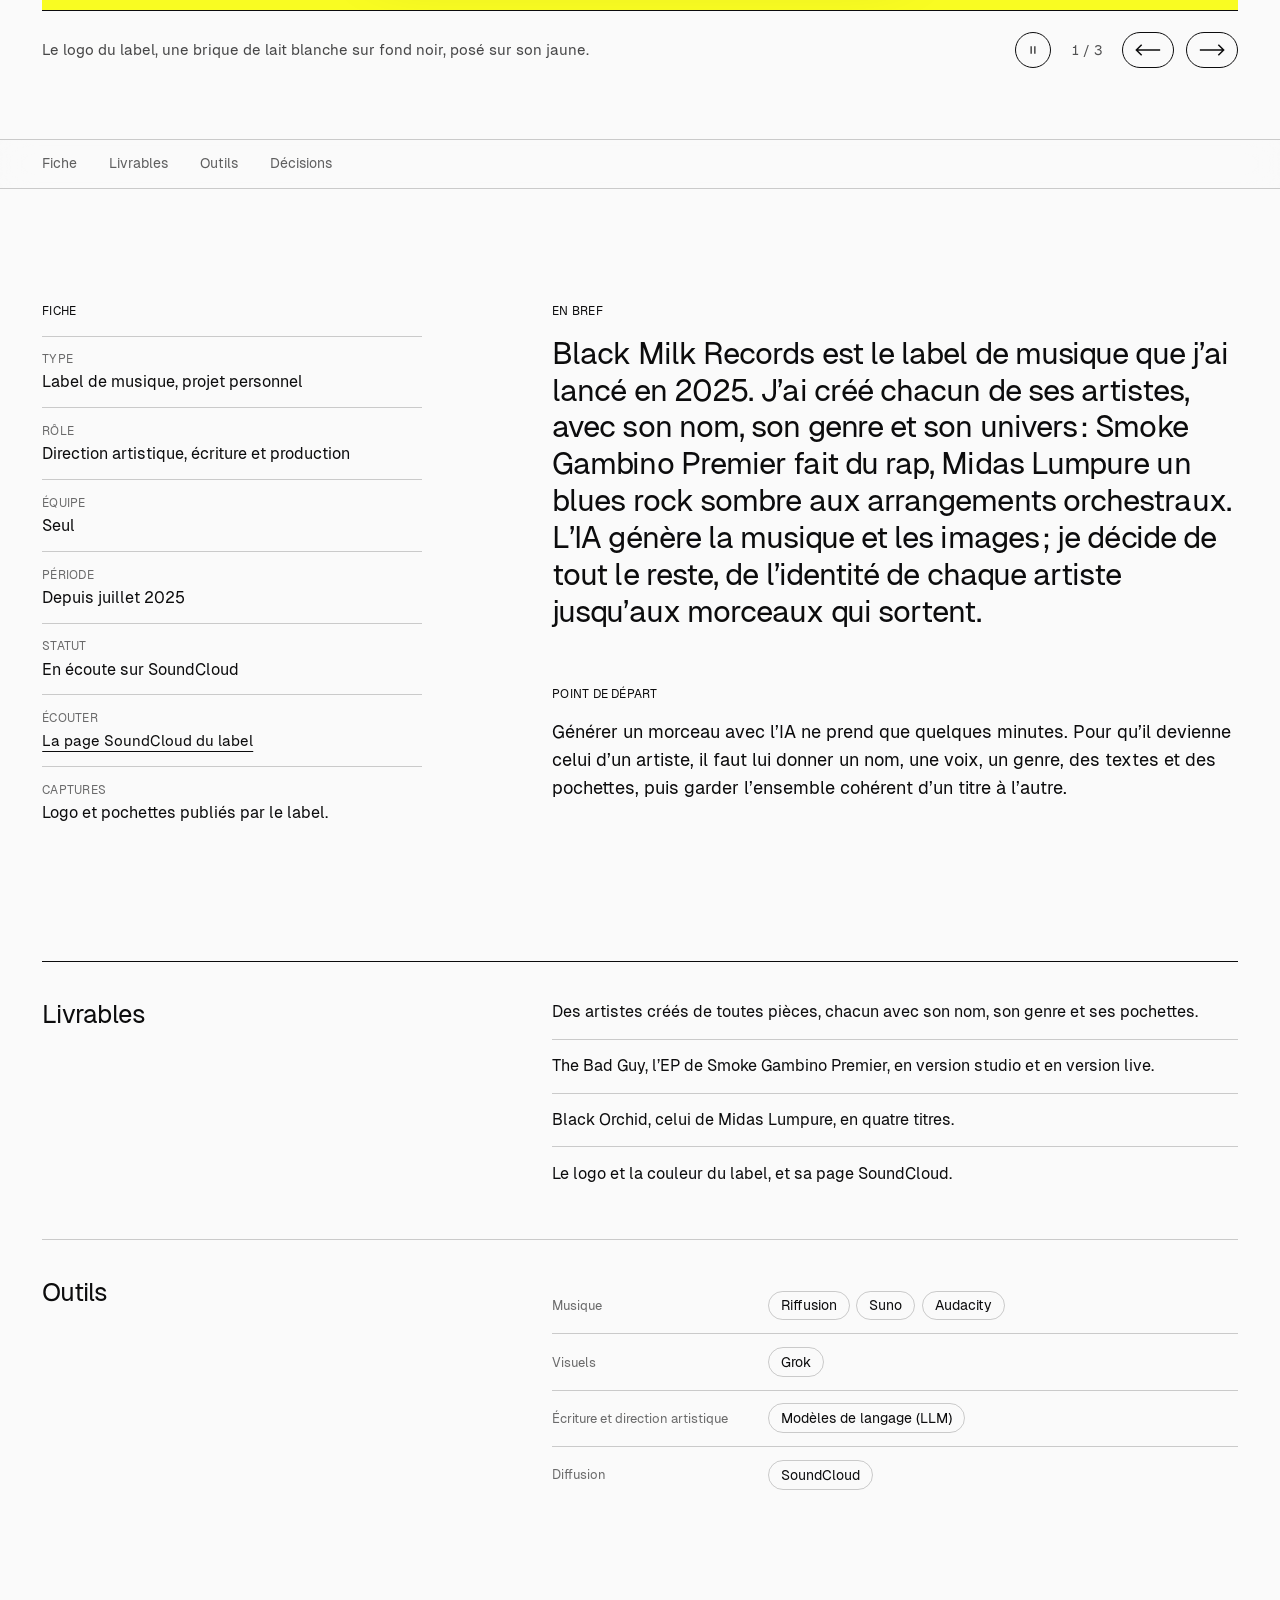
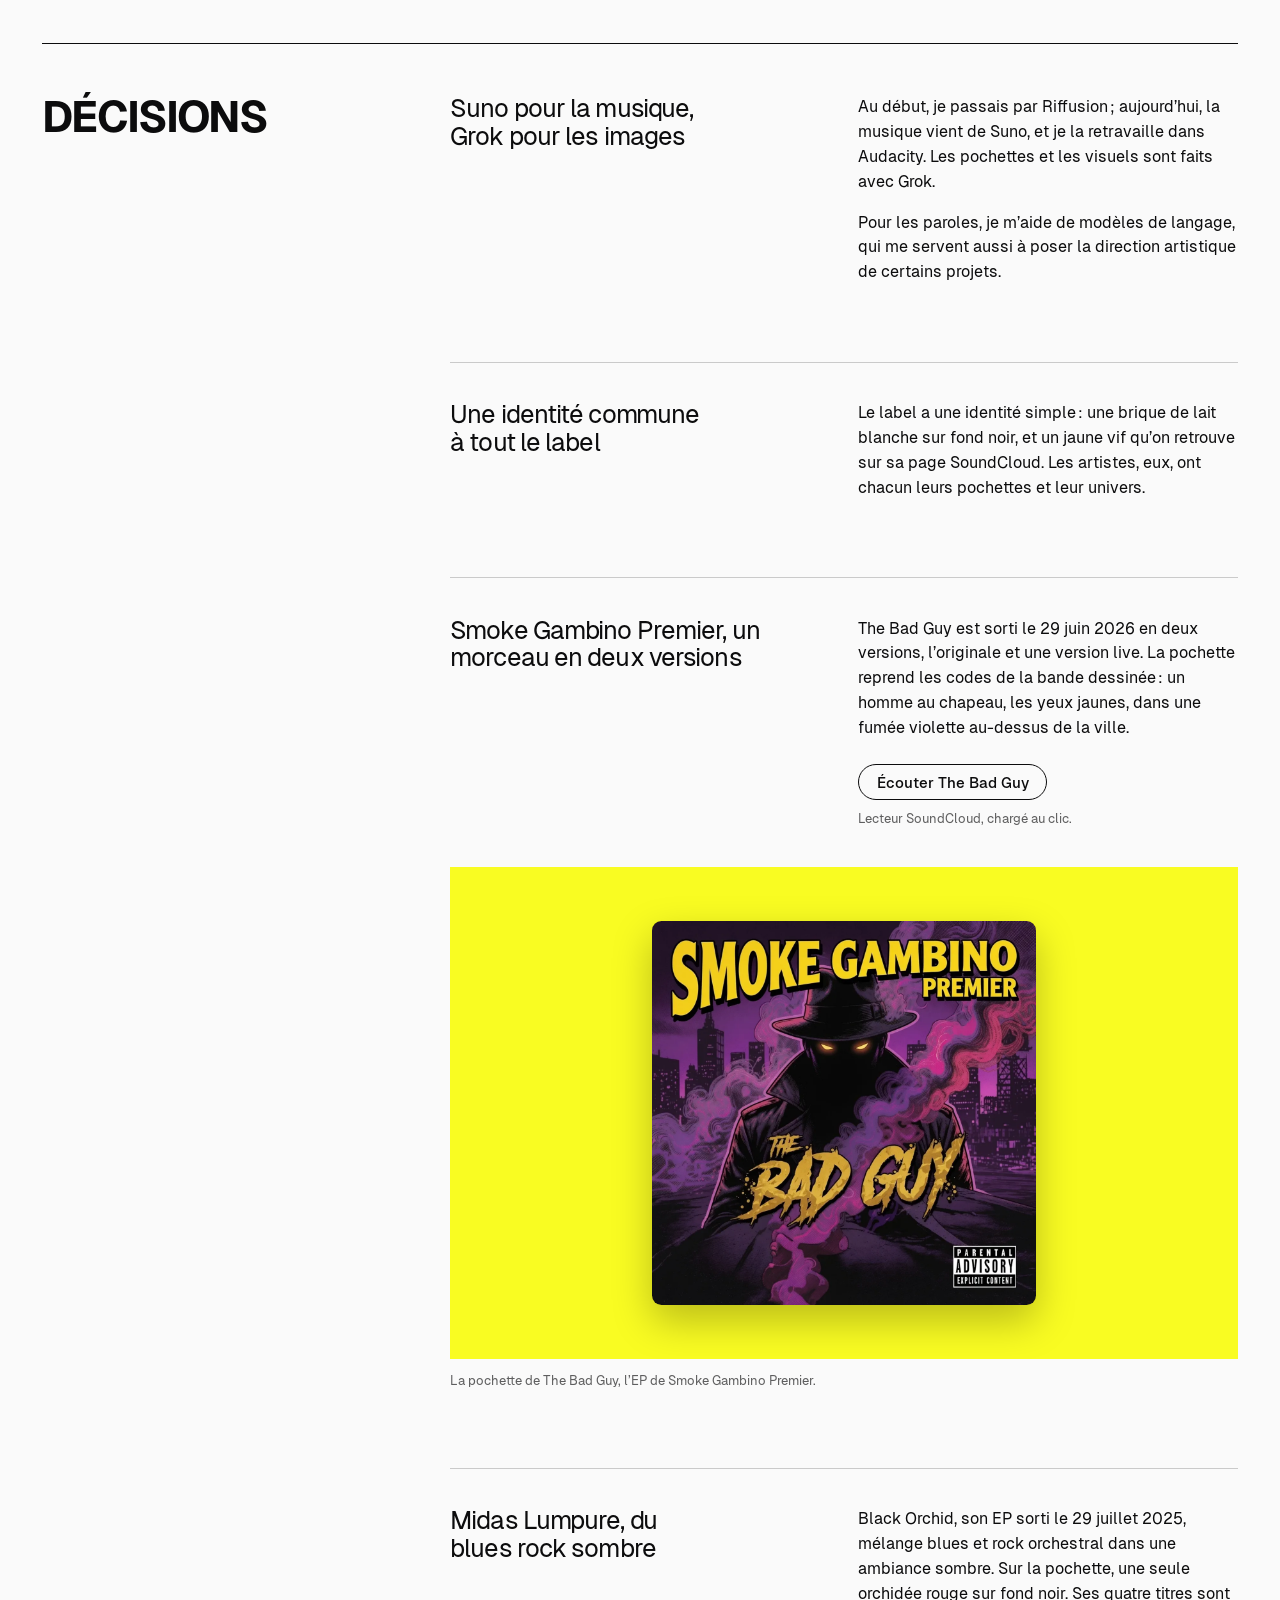
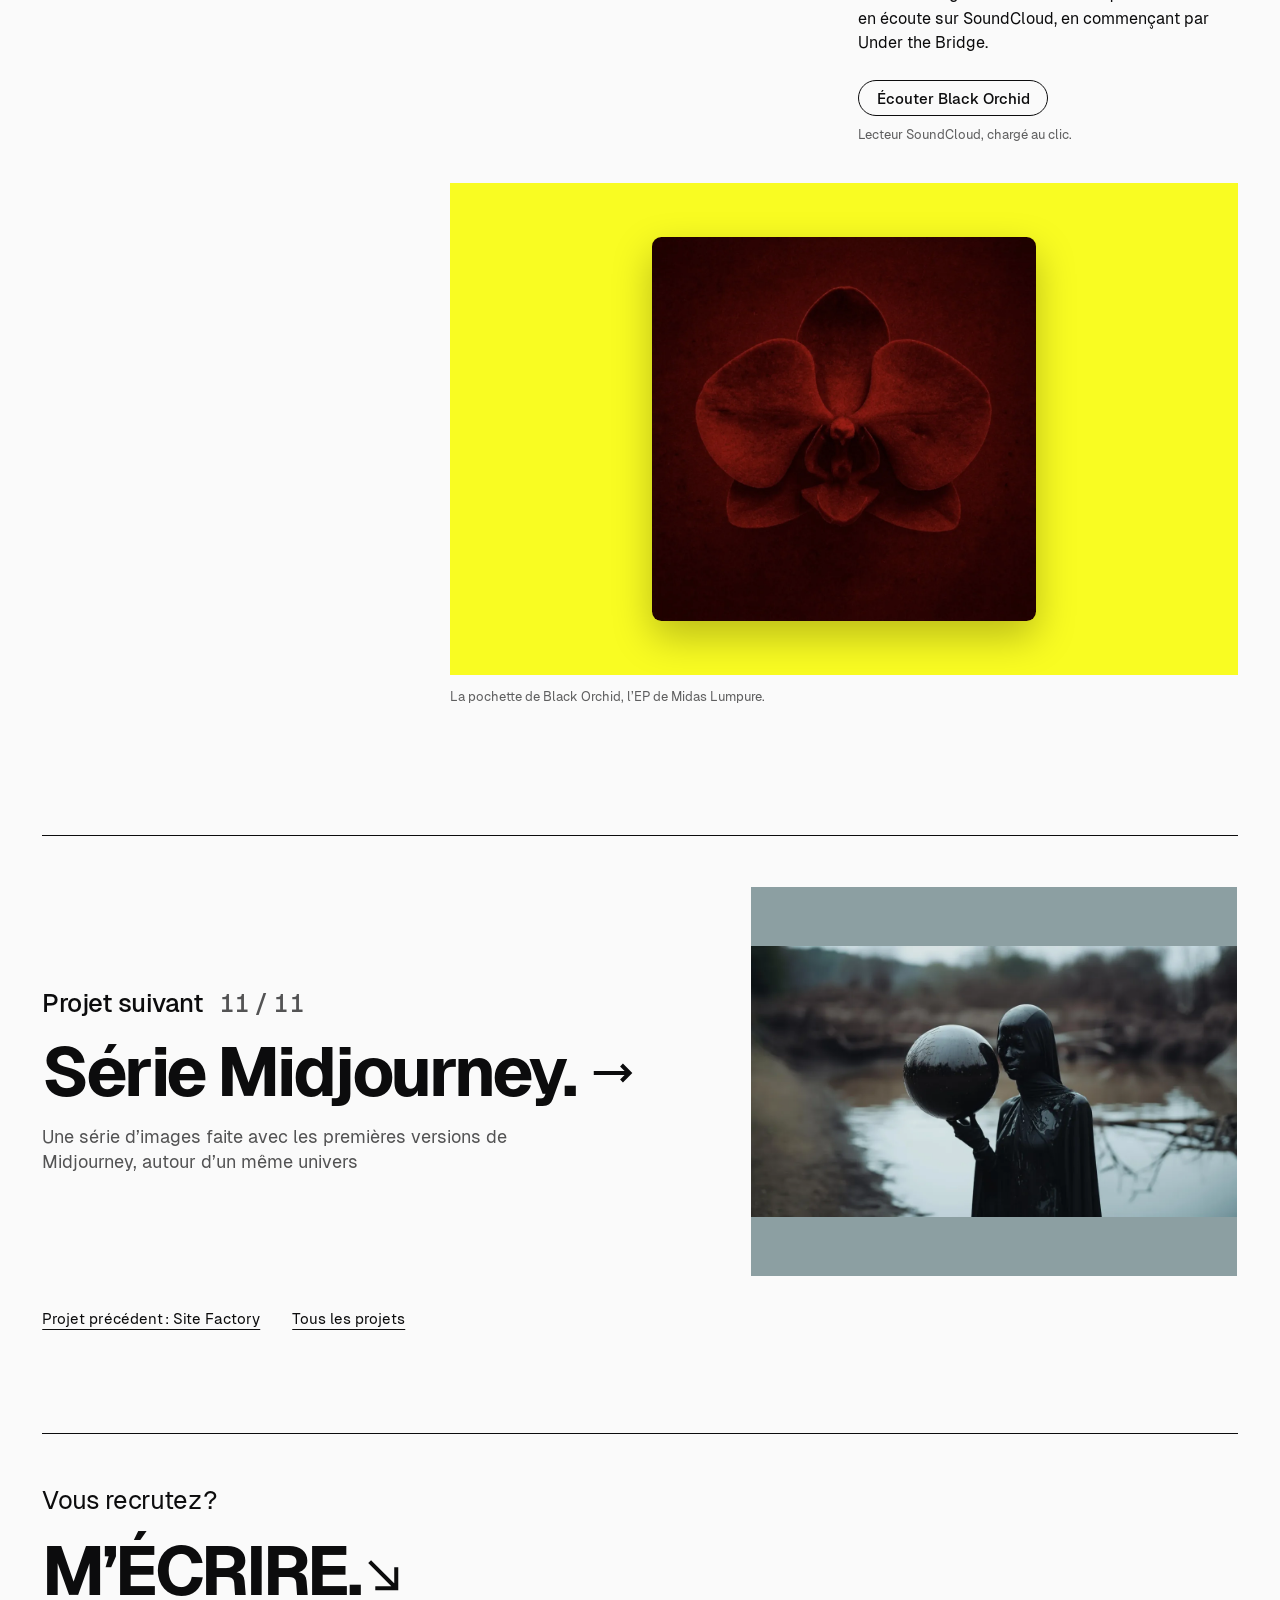
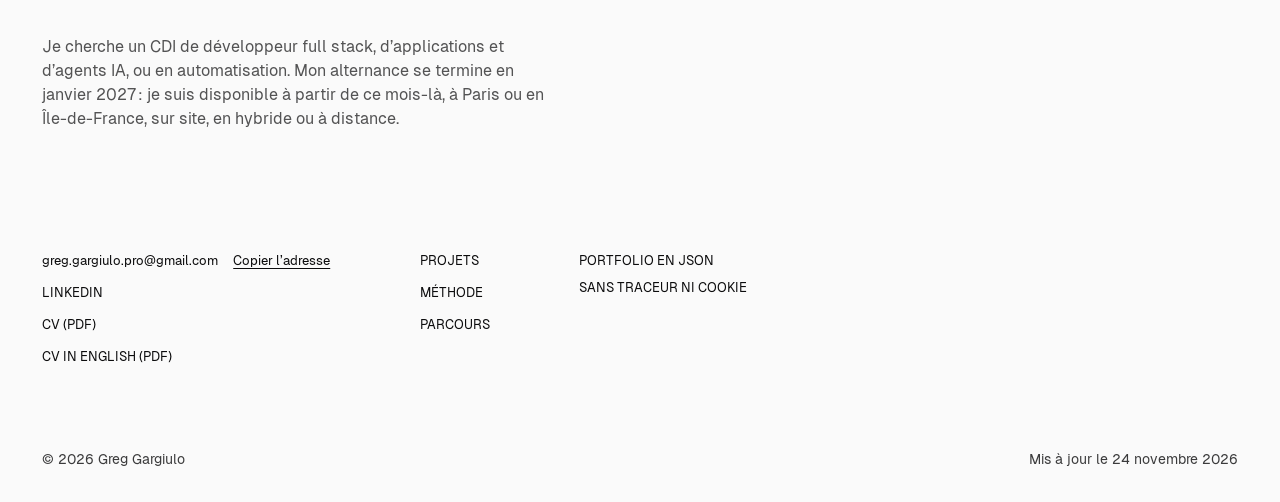
==== commit c859d742: "style: autres projets dans l'ordre chronologique, le plus récent en haut Co-Authored-By: Claude Opus" ====
--- a/projets/black-milk-records/index.html
+++ b/projets/black-milk-records/index.html
@@ -202,14 +202,14 @@
   <div class="wrap">
     <a class="next-link" href="../../projets/serie-midjourney/">
       <span class="next-text">
-        <span class="next-label">Projet suivant <span class="next-count">6 / 11</span></span>
+        <span class="next-label">Projet suivant <span class="next-count">11 / 11</span></span>
         <span class="next-name">Série Midjourney.<span class="next-arrow"><svg viewBox="0 0 38 18" aria-hidden="true" focusable="false"><path d="M0.75 9h35.5M28.5 1l8 8-8 8" fill="none" stroke="currentColor" stroke-width="1.5"/></svg></span></span>
         <span class="next-outcome">Une série d’images faite avec les premières versions de Midjourney, autour d’un même univers</span>
       </span>
       <div class="next-shot" data-motion="time"><div class="stage stage--photo stage--slide" style="--tone:#8c9fa2;--on:#0c0c0d" aria-hidden="true"><div class="photo"><img src="../../assets/captures/serie-midjourney/sphere.webp" srcset="../../assets/captures/serie-midjourney/sphere.w480.webp 480w, ../../assets/captures/serie-midjourney/sphere.w1200.webp 1200w, ../../assets/captures/serie-midjourney/sphere.webp 2160w" sizes="(min-width: 900px) 44vw, 82vw" alt="" width="2160" height="1206" loading="lazy" decoding="async"></div></div></div>
     </a>
     <div class="next-more">
-      <a class="ulink" href="../../projets/relances-commerciales/">Projet précédent : Sales Army</a>
+      <a class="ulink" href="../../projets/site-factory/">Projet précédent : Site Factory</a>
       <a class="ulink" href="../../#projets">Tous les projets</a>
     </div>
   </div>
